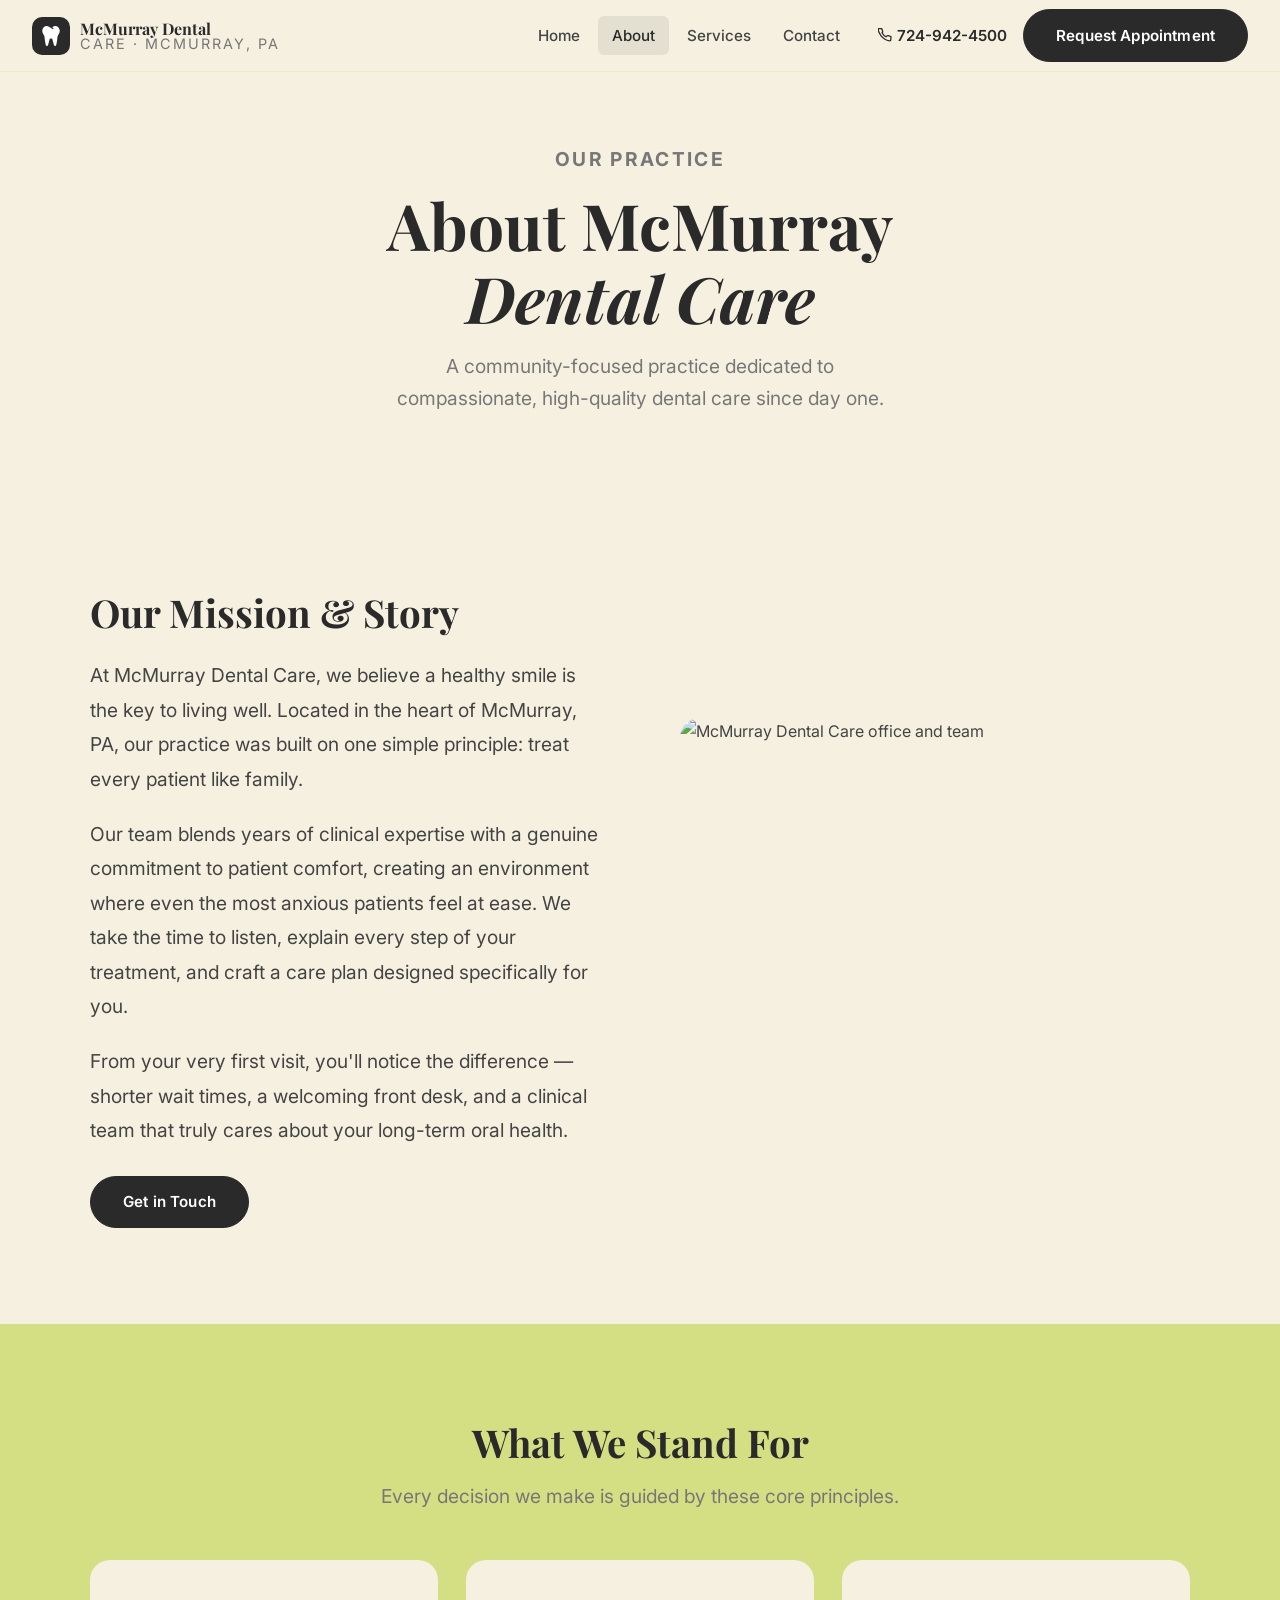
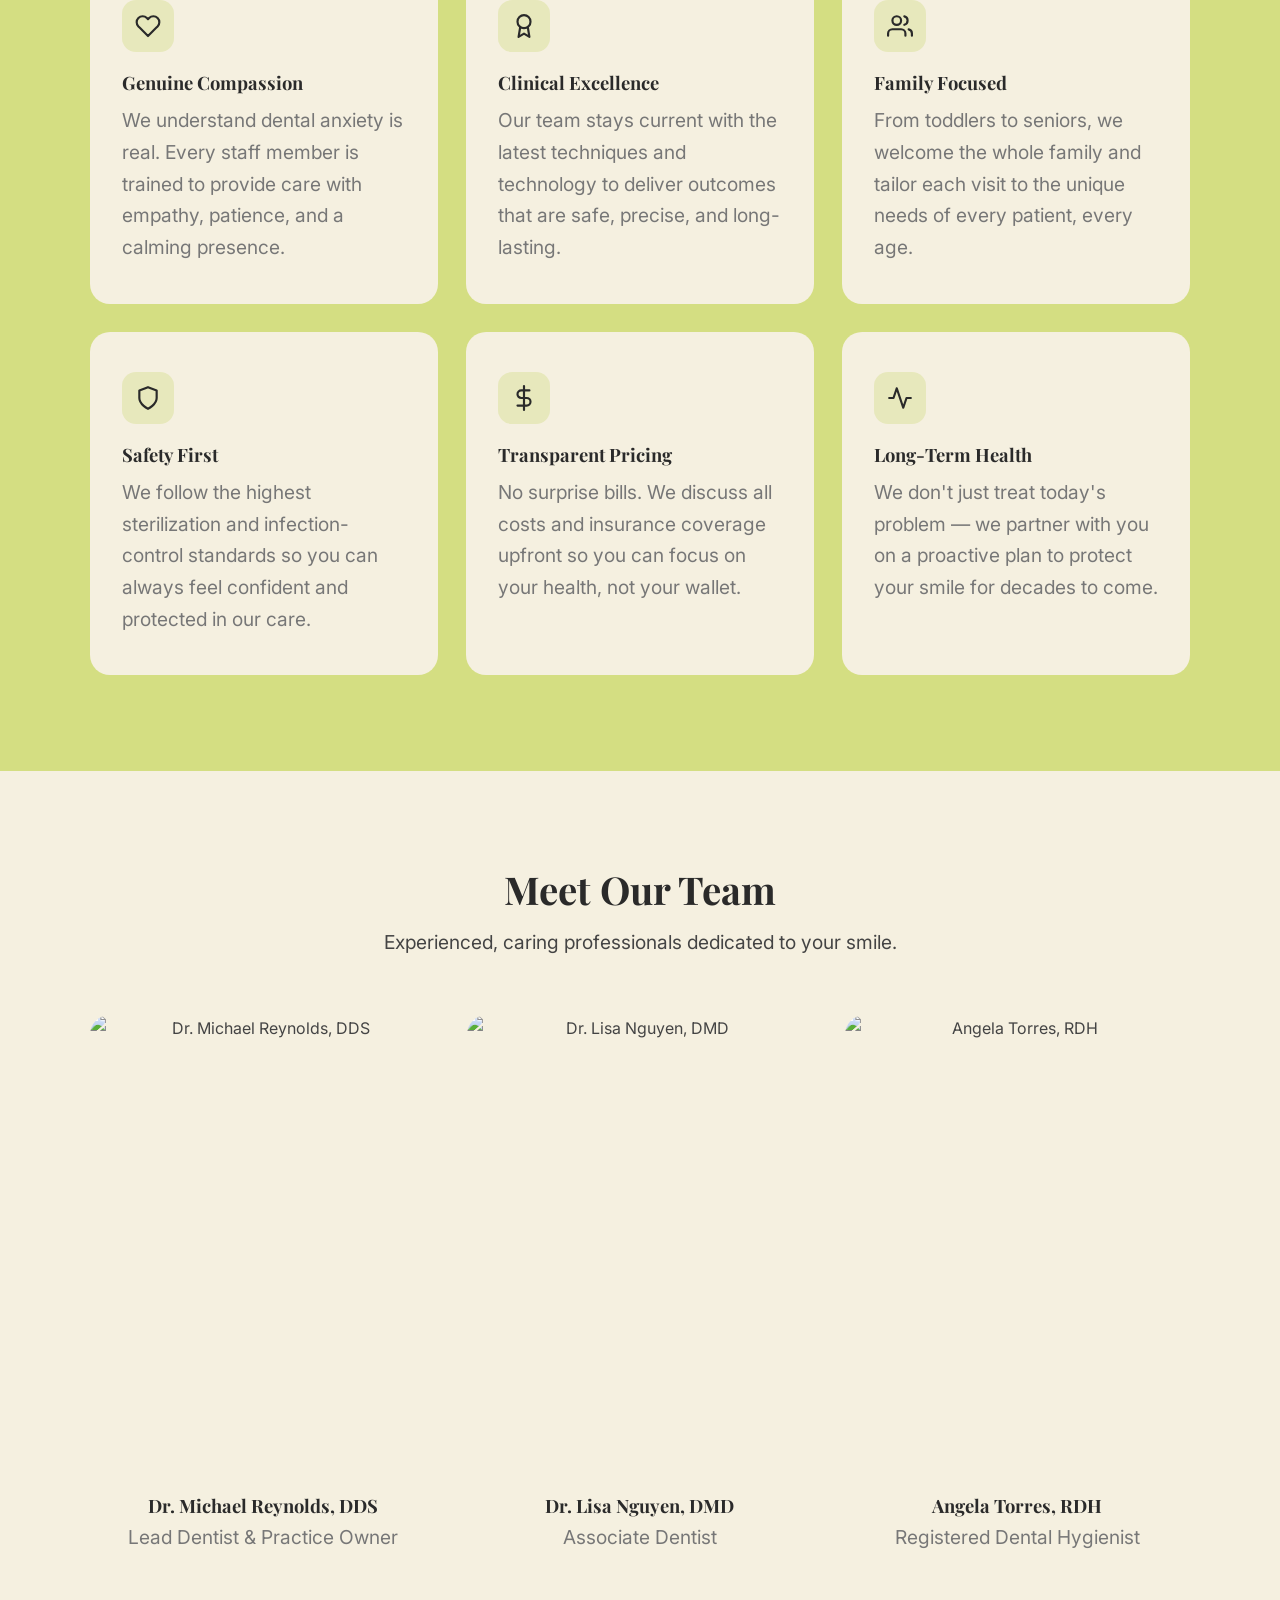
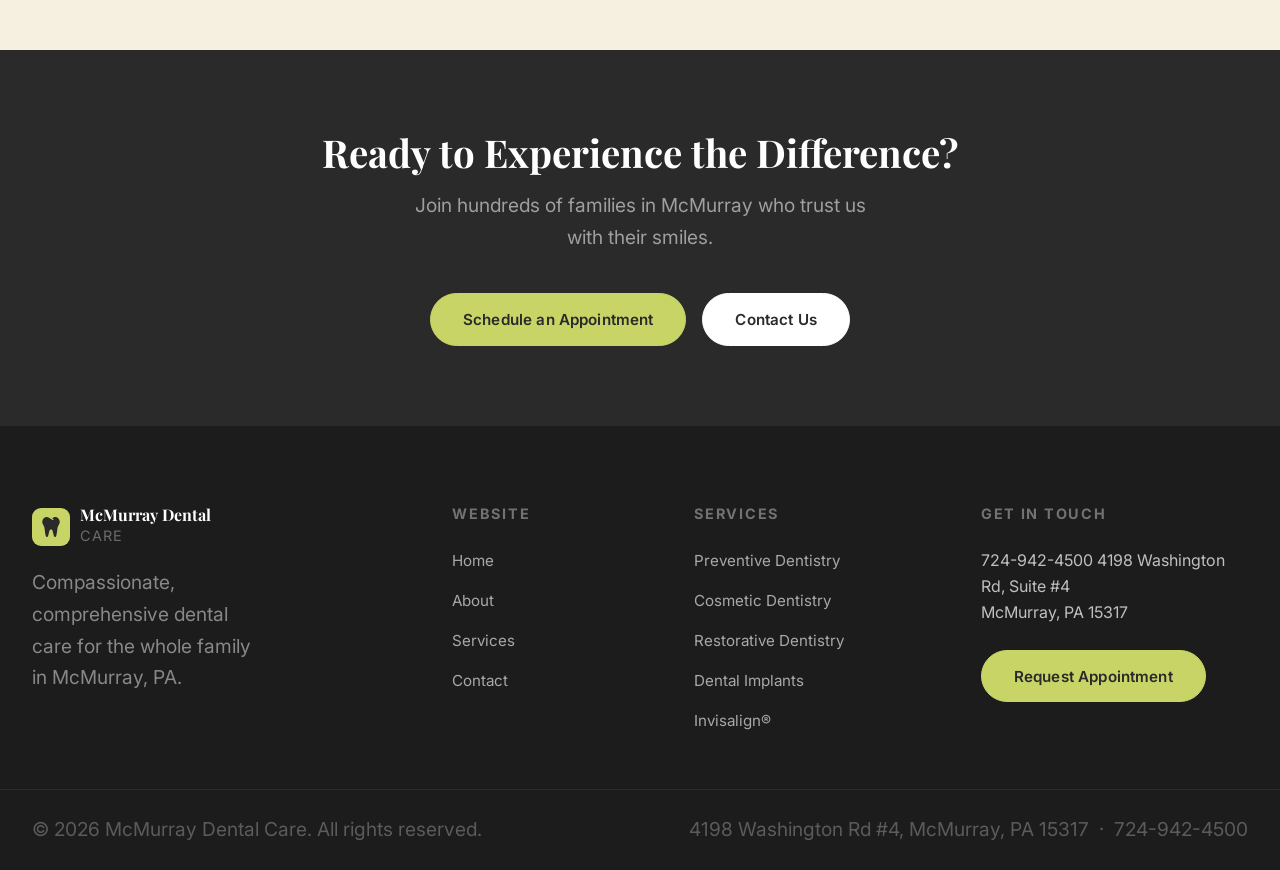
==== about.html @ f6d9dfc3 "update logo" ====
<!DOCTYPE html>
<html lang="en">
<head>
  <meta charset="UTF-8" />
  <meta name="viewport" content="width=device-width, initial-scale=1.0" />
  <title>About Us | McMurray Dental Care</title>
  <meta name="description" content="Learn about the McMurray Dental Care team — our mission, values, and commitment to compassionate dental care in McMurray, PA." />
  <link rel="preconnect" href="https://fonts.googleapis.com" />
  <link rel="preconnect" href="https://fonts.gstatic.com" crossorigin />
  <link href="https://fonts.googleapis.com/css2?family=Playfair+Display:ital,wght@0,400;0,600;0,700;1,400;1,600&family=Inter:wght@300;400;500;600;700&display=swap" rel="stylesheet" />
  <link rel="stylesheet" href="css/style.css" />
</head>
<body>

  <!-- ===== NAVBAR ===== -->
  <header class="navbar" id="navbar">
    <div class="nav-inner">
      <a href="index.html" class="nav-logo" aria-label="McMurray Dental Care — home">
        <div class="nav-logo-icon">
          <svg viewBox="-32 0 512 512" xmlns="http://www.w3.org/2000/svg" aria-hidden="true" style="fill:#fff;">
            <path d="M443.98 96.25c-11.01-45.22-47.11-82.06-92.01-93.72-32.19-8.36-63 5.1-89.14 24.33-3.25 2.39-6.96 3.73-10.5 5.48l28.32 18.21c7.42 4.77 9.58 14.67 4.8 22.11-4.46 6.95-14.27 9.86-22.11 4.8L162.83 12.84c-20.7-10.85-43.38-16.4-66.81-10.31-44.9 11.67-81 48.5-92.01 93.72-10.13 41.62-.42 80.81 21.5 110.43 23.36 31.57 32.68 68.66 36.29 107.35 4.4 47.16 10.33 94.16 20.94 140.32l7.8 33.95c3.19 13.87 15.49 23.7 29.67 23.7 13.97 0 26.15-9.55 29.54-23.16l34.47-138.42c4.56-18.32 20.96-31.16 39.76-31.16s35.2 12.85 39.76 31.16l34.47 138.42c3.39 13.61 15.57 23.16 29.54 23.16 14.18 0 26.48-9.83 29.67-23.7l7.8-33.95c10.61-46.15 16.53-93.16 20.94-140.32 3.61-38.7 12.93-75.78 36.29-107.35 21.95-29.61 31.66-68.8 21.53-110.43z"/>
          </svg>
        </div>
        <div class="nav-logo-text">
          <span class="name">McMurray Dental</span>
          <span class="tagline">Care · McMurray, PA</span>
        </div>
      </a>
      <nav class="nav-menu" aria-label="Primary navigation">
        <a href="index.html">Home</a>
        <a href="about.html" class="active">About</a>
        <a href="services.html">Services</a>
        <a href="contact.html">Contact</a>
      </nav>
      <div class="nav-actions">
        <a href="tel:7249424500" class="nav-phone">
          <svg width="14" height="14" viewBox="0 0 24 24" fill="none" stroke="currentColor" stroke-width="2.2" stroke-linecap="round" stroke-linejoin="round" aria-hidden="true"><path d="M22 16.92v3a2 2 0 01-2.18 2 19.79 19.79 0 01-8.63-3.07A19.5 19.5 0 013.06 9.81a19.79 19.79 0 01-3.07-8.67A2 2 0 012.18 1h3a2 2 0 012 1.72c.127.96.361 1.903.7 2.81a2 2 0 01-.45 2.11L6.91 8.16a16 16 0 006.93 6.93l1.52-1.52a2 2 0 012.11-.45c.907.339 1.85.573 2.81.7A2 2 0 0122 16.92z"/></svg>
          724-942-4500
        </a>
        <a href="https://appt.link/mc-murray-dental-care/mc-murray-dental-care" target="_blank" rel="noopener" class="btn btn-dark">Request Appointment</a>
      </div>
      <button class="nav-hamburger" id="navHamburger" aria-label="Toggle menu" aria-expanded="false">
        <span></span><span></span><span></span>
      </button>
    </div>
    <nav class="nav-mobile" aria-label="Mobile navigation">
      <a href="index.html">Home</a>
      <a href="about.html">About</a>
      <a href="services.html">Services</a>https://appt.link/mc-murray-dental-care/mc-murray-dental
      <a href="contact.html">Contact</a>
      <div class="nav-mobile-cta">
        <a href="tel:7249424500" class="btn btn-outline">📞 724-942-4500</a>
        <a href="https://appt.link/mc-murray-dental-care/mc-murray-dental-care" target="_blank" rel="noopener" class="btn btn-dark">Request Appointment</a>
      </div>
    </nav>
  </header>

  <!-- ===== PAGE HEADER ===== -->
  <section class="page-header">
    <p class="tag">Our Practice</p>
    <h1>About McMurray<br><em>Dental Care</em></h1>
    <p>A community-focused practice dedicated to compassionate, high-quality dental care since day one.</p>
  </section>

  <!-- ===== STORY ===== -->
  <section class="about-story" aria-labelledby="story-heading">
    <div class="about-story-inner">
      <div class="about-story-text fade-up">
        <h2 id="story-heading">Our Mission &amp; Story</h2>
        <p>At McMurray Dental Care, we believe a healthy smile is the key to living well. Located in the heart of McMurray, PA, our practice was built on one simple principle: treat every patient like family.</p>
        <p>Our team blends years of clinical expertise with a genuine commitment to patient comfort, creating an environment where even the most anxious patients feel at ease. We take the time to listen, explain every step of your treatment, and craft a care plan designed specifically for you.</p>
        <p>From your very first visit, you'll notice the difference — shorter wait times, a welcoming front desk, and a clinical team that truly cares about your long-term oral health.</p>
        <a href="contact.html" class="btn btn-dark" style="margin-top:.5rem;">Get in Touch</a>
      </div>
      <div class="about-story-img fade-up">
        <img
          src="https://images.unsplash.com/photo-1588776814546-1ffbb172d936?w=700&q=80&auto=format&fit=crop"
          alt="McMurray Dental Care office and team"
          loading="lazy"
        />
      </div>
    </div>
  </section>

  <!-- ===== VALUES ===== -->
  <section class="values-section" aria-labelledby="values-heading">
    <div class="values-header fade-up">
      <h2 id="values-heading">What We Stand For</h2>
      <p>Every decision we make is guided by these core principles.</p>
    </div>
    <div class="values-grid">

      <div class="value-card fade-up">
        <div class="value-icon" aria-hidden="true">
          <svg viewBox="0 0 24 24"><path d="M20.84 4.61a5.5 5.5 0 00-7.78 0L12 5.67l-1.06-1.06a5.5 5.5 0 00-7.78 7.78l1.06 1.06L12 21.23l7.78-7.78 1.06-1.06a5.5 5.5 0 000-7.78z"/></svg>
        </div>
        <h3>Genuine Compassion</h3>
        <p>We understand dental anxiety is real. Every staff member is trained to provide care with empathy, patience, and a calming presence.</p>
      </div>

      <div class="value-card fade-up">
        <div class="value-icon" aria-hidden="true">
          <svg viewBox="0 0 24 24"><circle cx="12" cy="8" r="6"/><path d="M15.477 12.89L17 22l-5-3-5 3 1.523-9.11"/></svg>
        </div>
        <h3>Clinical Excellence</h3>
        <p>Our team stays current with the latest techniques and technology to deliver outcomes that are safe, precise, and long-lasting.</p>
      </div>

      <div class="value-card fade-up">
        <div class="value-icon" aria-hidden="true">
          <svg viewBox="0 0 24 24"><path d="M17 21v-2a4 4 0 00-4-4H5a4 4 0 00-4 4v2"/><circle cx="9" cy="7" r="4"/><path d="M23 21v-2a4 4 0 00-3-3.87"/><path d="M16 3.13a4 4 0 010 7.75"/></svg>
        </div>
        <h3>Family Focused</h3>
        <p>From toddlers to seniors, we welcome the whole family and tailor each visit to the unique needs of every patient, every age.</p>
      </div>

      <div class="value-card fade-up">
        <div class="value-icon" aria-hidden="true">
          <svg viewBox="0 0 24 24"><path d="M12 22s8-4 8-10V5l-8-3-8 3v7c0 6 8 10 8 10z"/></svg>
        </div>
        <h3>Safety First</h3>
        <p>We follow the highest sterilization and infection-control standards so you can always feel confident and protected in our care.</p>
      </div>

      <div class="value-card fade-up">
        <div class="value-icon" aria-hidden="true">
          <svg viewBox="0 0 24 24"><line x1="12" y1="1" x2="12" y2="23"/><path d="M17 5H9.5a3.5 3.5 0 000 7h5a3.5 3.5 0 010 7H6"/></svg>
        </div>
        <h3>Transparent Pricing</h3>
        <p>No surprise bills. We discuss all costs and insurance coverage upfront so you can focus on your health, not your wallet.</p>
      </div>

      <div class="value-card fade-up">
        <div class="value-icon" aria-hidden="true">
          <svg viewBox="0 0 24 24"><polyline points="22 12 18 12 15 21 9 3 6 12 2 12"/></svg>
        </div>
        <h3>Long-Term Health</h3>
        <p>We don't just treat today's problem — we partner with you on a proactive plan to protect your smile for decades to come.</p>
      </div>

    </div>
  </section>

  <!-- ===== TEAM ===== -->
  <section class="team-section" aria-labelledby="team-heading">
    <div class="team-header fade-up">
      <h2 id="team-heading">Meet Our Team</h2>
      <p>Experienced, caring professionals dedicated to your smile.</p>
    </div>
    <div class="team-grid">

      <div class="team-card fade-up">
        <div class="team-photo">
          <img
            src="https://images.unsplash.com/photo-1559839734-2b71ea197ec2?w=500&q=80&auto=format&fit=crop"
            alt="Dr. Michael Reynolds, DDS"
            loading="lazy"
          />
        </div>
        <h3>Dr. Michael Reynolds, DDS</h3>
        <p class="role">Lead Dentist &amp; Practice Owner</p>
      </div>

      <div class="team-card fade-up">
        <div class="team-photo">
          <img
            src="https://images.unsplash.com/photo-1594824476967-48c8b964273f?w=500&q=80&auto=format&fit=crop"
            alt="Dr. Lisa Nguyen, DMD"
            loading="lazy"
          />
        </div>
        <h3>Dr. Lisa Nguyen, DMD</h3>
        <p class="role">Associate Dentist</p>
      </div>

      <div class="team-card fade-up">
        <div class="team-photo">
          <img
            src="https://images.unsplash.com/photo-1582750433449-648ed127bb54?w=500&q=80&auto=format&fit=crop"
            alt="Angela Torres, RDH"
            loading="lazy"
          />
        </div>
        <h3>Angela Torres, RDH</h3>
        <p class="role">Registered Dental Hygienist</p>
      </div>

    </div>
  </section>

  <!-- ===== CTA BANNER ===== -->
  <section class="cta-banner" aria-labelledby="cta-heading">
    <h2 id="cta-heading" class="fade-up">Ready to Experience the Difference?</h2>
    <p class="fade-up">Join hundreds of families in McMurray who trust us with their smiles.</p>
    <div class="cta-actions fade-up">
      <a href="https://appt.link/mc-murray-dental-care/mc-murray-dental-care" target="_blank" rel="noopener" class="btn btn-accent">Schedule an Appointment</a>
      <a href="contact.html" class="btn btn-light">Contact Us</a>
    </div>
  </section>

  <!-- ===== FOOTER ===== -->
  <footer class="footer">
    <div class="footer-main">
      <div class="footer-brand">
        <div class="f-logo">
          <div class="f-logo-icon">
            <svg viewBox="-32 0 512 512" xmlns="http://www.w3.org/2000/svg" aria-hidden="true" style="fill:#2a2a2a;">
              <path d="M443.98 96.25c-11.01-45.22-47.11-82.06-92.01-93.72-32.19-8.36-63 5.1-89.14 24.33-3.25 2.39-6.96 3.73-10.5 5.48l28.32 18.21c7.42 4.77 9.58 14.67 4.8 22.11-4.46 6.95-14.27 9.86-22.11 4.8L162.83 12.84c-20.7-10.85-43.38-16.4-66.81-10.31-44.9 11.67-81 48.5-92.01 93.72-10.13 41.62-.42 80.81 21.5 110.43 23.36 31.57 32.68 68.66 36.29 107.35 4.4 47.16 10.33 94.16 20.94 140.32l7.8 33.95c3.19 13.87 15.49 23.7 29.67 23.7 13.97 0 26.15-9.55 29.54-23.16l34.47-138.42c4.56-18.32 20.96-31.16 39.76-31.16s35.2 12.85 39.76 31.16l34.47 138.42c3.39 13.61 15.57 23.16 29.54 23.16 14.18 0 26.48-9.83 29.67-23.7l7.8-33.95c10.61-46.15 16.53-93.16 20.94-140.32 3.61-38.7 12.93-75.78 36.29-107.35 21.95-29.61 31.66-68.8 21.53-110.43z"/>
            </svg>
          </div>
          <div class="f-logo-text"><span class="name">McMurray Dental</span><span class="care">Care</span></div>
        </div>
        <p>Compassionate, comprehensive dental care for the whole family in McMurray, PA.</p>
      </div>
      <div class="footer-col">
        <h4>Website</h4>
        <ul>
          <li><a href="index.html">Home</a></li>
          <li><a href="about.html">About</a></li>
          <li><a href="services.html">Services</a></li>
          <li><a href="contact.html">Contact</a></li>
        </ul>
      </div>
      <div class="footer-col">
        <h4>Services</h4>
        <ul>
          <li><a href="cleaning-and-prevention.html">Preventive Dentistry</a></li>
          <li><a href="cosmetic-dentistry.html">Cosmetic Dentistry</a></li>
          <li><a href="restorative-dentistry.html">Restorative Dentistry</a></li>
          <li><a href="dental-implants.html">Dental Implants</a></li>
          <li><a href="invisalign.html">Invisalign®</a></li>
        </ul>
      </div>
      <div class="footer-col">
        <h4>Get In Touch</h4>
        <div class="footer-contact-info">
          <a href="tel:7249424500">724-942-4500</a>
          <a href="https://maps.app.goo.gl/44t8cNcs267HqmYa7" target="_blank" rel="noopener">4198 Washington Rd, Suite #4<br>McMurray, PA 15317</a>
        </div>
        <a href="https://appt.link/mc-murray-dental-care/mc-murray-dental-care" target="_blank" rel="noopener" class="btn btn-accent footer-appt-btn">Request Appointment</a>
      </div>
    </div>
    <div class="footer-bottom">
      <p>&copy; <span id="year"></span> McMurray Dental Care. All rights reserved.</p>
      <p>4198 Washington Rd #4, McMurray, PA 15317 &nbsp;·&nbsp; 724-942-4500</p>
    </div>
  </footer>

  <script src="js/main.js"></script>
</body>
</html>
---- css/style.css ----
/* ===================================================
   McMurray Dental Care — Main Stylesheet
   =================================================== */

/* === CSS VARIABLES === */
:root {
  --primary:       #c8d566;
  --primary-dark:  #a8b840;
  --primary-light: #dde882;
  --bg:            #d4de82;   /* Main page / services background */
  --bg-light:      #f5f0e0;   /* Hero & location sections */
  --bg-about:      #c5d454;   /* About right panel */
  --dark:          #2a2a2a;
  --text:          #444;
  --muted:         #777;
  --white:         #fff;
  --border:        rgba(42,42,42,.14);
  --shadow-sm:     0 2px 8px rgba(0,0,0,.08);
  --shadow:        0 4px 20px rgba(0,0,0,.12);
  --shadow-lg:     0 14px 44px rgba(0,0,0,.18);
  --radius:        20px;
  --radius-sm:     10px;
  --radius-xs:     6px;
  --ease:          cubic-bezier(.4,0,.2,1);
  --t:             all .3s var(--ease);
  --font-h:        'Playfair Display', Georgia, serif;
  --font-b:        'Inter', -apple-system, BlinkMacSystemFont, sans-serif;
}

/* === RESET === */
*, *::before, *::after { box-sizing: border-box; margin: 0; padding: 0; }
html  { scroll-behavior: smooth; }
body  {
  font-family: var(--font-b);
  font-size: 16px;
  line-height: 1.65;
  color: var(--text);
  background: var(--bg);
  overflow-x: hidden;
  -webkit-font-smoothing: antialiased;
}
img  { max-width: 100%; height: auto; display: block; }
a    { text-decoration: none; color: inherit; }
ul   { list-style: none; }
p { font-size: 1.2rem !important; }
h1,h2,h3,h4,h5 { font-family: var(--font-h); font-weight: 700; line-height: 1.15; color: var(--dark); }

/* === UTILITIES === */
.container { max-width: 1280px; margin: 0 auto; padding: 0 2rem; }

/* === BUTTONS === */
.btn {
  display: inline-flex;
  align-items: center;
  justify-content: center;
  gap: .45rem;
  padding: .8rem 2rem;
  border-radius: 100px;
  font-family: var(--font-b);
  font-size: .95rem;
  font-weight: 600;
  letter-spacing: .01em;
  cursor: pointer;
  transition: var(--t);
  border: 1.5px solid transparent;
  white-space: nowrap;
}
.btn-dark    { background: var(--dark);  color: var(--white); border-color: var(--dark); }
.btn-dark:hover  { background: #3a3a3a; transform: translateY(-2px); box-shadow: var(--shadow); }
.btn-outline { background: transparent; color: var(--dark);  border-color: var(--dark); }
.btn-outline:hover { background: var(--dark); color: var(--white); transform: translateY(-2px); box-shadow: var(--shadow); }
.btn-light   { background: var(--white); color: var(--dark);  border-color: var(--white); }
.btn-light:hover { background: var(--bg-light); transform: translateY(-2px); box-shadow: var(--shadow); }
.btn-accent  { background: var(--primary); color: var(--dark); border-color: var(--primary); }
.btn-accent:hover { background: var(--primary-light); border-color: var(--primary-light); transform: translateY(-2px); }

/* =====================================================
   NAVBAR
   ===================================================== */
.navbar {
  position: fixed;
  top: 0; left: 0; right: 0;
  z-index: 100;
  height: 72px;
  background: rgba(245,240,224,.92);
  backdrop-filter: blur(16px);
  -webkit-backdrop-filter: blur(16px);
  border-bottom: 1px solid rgba(200,213,102,.25);
  transition: var(--t);
}
.navbar.scrolled { background: rgba(245,240,224,.98); box-shadow: var(--shadow-sm); }

.nav-inner {
  max-width: 1280px;
  margin: 0 auto;
  padding: 0 2rem;
  height: 100%;
  display: flex;
  align-items: center;
  gap: 1.5rem;
}

/* Logo */
.nav-logo { display: flex; align-items: center; gap: .6rem; flex-shrink: 0; }
.nav-logo-icon {
  width: 38px; height: 38px;
  background: var(--dark);
  border-radius: 10px;
  display: flex; align-items: center; justify-content: center;
}
.nav-logo-icon svg { width: 20px; height: 20px; }
.nav-logo-text .name {
  display: block;
  font-family: var(--font-h);
  font-size: 1rem; font-weight: 700;
  color: var(--dark); line-height: 1.1;
}
.nav-logo-text .tagline {
  display: block;
  font-size: .9rem;
  text-transform: uppercase;
  letter-spacing: .14em;
  color: var(--muted); line-height: 1;
}

/* Nav menu */
.nav-menu { display: flex; align-items: center; gap: .2rem; margin-left: auto; }
.nav-menu a {
  padding: .45rem .9rem;
  border-radius: var(--radius-xs);
  font-size: .95rem; font-weight: 500;
  color: var(--text);
  transition: var(--t);
}
.nav-menu a:hover,
.nav-menu a.active { background: rgba(42,42,42,.08); color: var(--dark); }

/* Nav actions */
.nav-actions { display: flex; align-items: center; gap: 1rem; flex-shrink: 0; }
.nav-phone {
  font-size: .95rem; font-weight: 600;
  color: var(--dark);
  display: flex; align-items: center; gap: .3rem;
}
.nav-phone:hover { text-decoration: underline; }

/* Hamburger */
.nav-hamburger {
  display: none;
  background: none; border: none; cursor: pointer;
  padding: .5rem;
  flex-direction: column; gap: 5px;
}
.nav-hamburger span {
  display: block; width: 22px; height: 2px;
  background: var(--dark); border-radius: 2px;
  transition: var(--t);
}

/* Mobile drawer */
.nav-mobile {
  display: none;
  position: fixed;
  top: 72px; left: 0; right: 0;
  background: var(--bg-light);
  border-bottom: 1px solid var(--border);
  padding: 1.25rem 2rem 1.5rem;
  flex-direction: column;
  gap: .3rem;
  z-index: 99;
  box-shadow: var(--shadow);
}
.nav-mobile.open { display: flex; }
.nav-mobile a {
  padding: .7rem 1rem;
  border-radius: var(--radius-xs);
  font-size: .95rem; font-weight: 500;
  color: var(--text); transition: var(--t);
}
.nav-mobile a:hover { background: rgba(42,42,42,.06); }
.nav-mobile-cta {
  margin-top: 1rem;
  padding-top: 1rem;
  border-top: 1px solid var(--border);
  display: flex; flex-direction: column; gap: .6rem;
}

/* =====================================================
   HERO
   ===================================================== */
.hero {
  display: grid;
  grid-template-columns: 1fr 1fr;
  min-height: 100vh;
  padding-top: 72px;
  background: var(--bg-light);
}
.hero-left {
  display: flex;
  align-items: center;
  padding: 5rem 3rem 5rem;
  padding-left: max(3rem, calc((100vw - 1280px) / 2 + 2rem));
}
.hero-text { max-width: 500px; }
.hero-chip {
  display: inline-flex; align-items: center; gap: .4rem;
  background: rgba(200,213,102,.28);
  color: var(--dark);
  padding: .35rem 1rem;
  border-radius: 100px;
  font-size: .92rem; font-weight: 700;
  text-transform: uppercase; letter-spacing: .1em;
  margin-bottom: 1.75rem;
}
.hero-h1 { font-size: clamp(2.8rem,5vw,4.5rem); color: var(--dark); margin-bottom: .5rem; }
.hero-h1 em { font-style: italic; font-weight: 400; }
.hero-tagline {
  font-family: var(--font-h);
  font-size: clamp(1rem,1.8vw,1.25rem);
  font-style: italic; font-weight: 400;
  color: var(--muted); margin-bottom: 1rem;
}
.hero-desc { font-size: .95rem; color: var(--muted); margin-bottom: 2.5rem; max-width: 380px; line-height: 1.7; }
.hero-actions { display: flex; gap: .85rem; flex-wrap: wrap; }

.hero-right { position: relative; overflow: hidden; }
.hero-right img { width: 100%; height: 100%; object-fit: cover; object-position: center top; }

/* =====================================================
   ABOUT
   ===================================================== */
.about { display: grid; grid-template-columns: 1fr 1fr; min-height: 580px; }
.about-left { overflow: hidden; }
.about-left img { width: 100%; height: 100%; object-fit: cover; transition: transform .7s ease; }
.about-left:hover img { transform: scale(1.04); }

.about-right {
  background: var(--bg-about);
  display: flex; flex-direction: column; justify-content: center;
  padding: 5rem 3rem;
  padding-right: max(3rem, calc((100vw - 1280px) / 2 + 2rem));
}
.about-right h2 { font-size: clamp(1.75rem,3vw,2.6rem); margin-bottom: 1.5rem; max-width: 440px; }
.about-right p { font-size: .96rem; color: var(--dark); line-height: 1.8; max-width: 480px; margin-bottom: 2.5rem; opacity: .88; }

/* =====================================================
   SERVICES
   ===================================================== */
.services { padding: 7rem 2rem; }
/* Services page uses the same section inside its own wrapper */
.services-page-wrap .services { padding: 3rem 2rem 6rem; }
.services-intro { text-align: center; max-width: 560px; margin: 0 auto 4rem; }
.services-intro h2 { font-size: clamp(2rem,3.5vw,3rem); margin-bottom: 1rem; }
.services-intro p { color: var(--muted); font-size: 1.05rem; }

/* Flex-expand card grid (matches original WordPress design) */
.services-grid {
  display: flex;
  flex-wrap: wrap;
  gap: 18px;
  max-width: 1280px; margin: 0 auto 3.5rem;
}

.srv-card {
  flex: 1 1 260px;
  position: relative;
  height: 480px;
  border-radius: var(--radius); overflow: hidden;
  cursor: pointer;
  text-decoration: none;
  background-color: #1a1a1a;
  will-change: flex;
  transition: flex .65s cubic-bezier(.4,0,.2,1);
}
.srv-card:hover { flex: 1.18 1 285px; }

.srv-bg {
  position: absolute; inset: 0;
  background-size: cover; background-position: center;
  transition: transform .65s cubic-bezier(.4,0,.2,1), opacity .65s cubic-bezier(.4,0,.2,1);
  z-index: 1;
  opacity: .85;
}
.srv-card:hover .srv-bg { transform: scale(1.04); opacity: .6; }

/* overlay not needed — gradient is on .srv-body */
.srv-overlay { display: none; }

.srv-body {
  position: absolute; bottom: 0; left: 0; right: 0;
  padding: 40px 28px 28px;
  background: linear-gradient(to top, rgba(0,0,0,.95) 0%, rgba(0,0,0,.55) 50%, transparent 100%);
  box-sizing: border-box;
  z-index: 3;
  display: flex; flex-direction: column;
}
.srv-body h3 {
  color: var(--white); font-size: 1.3rem; font-weight: 700;
  margin: 0; line-height: 1.2;
}
.srv-desc {
  color: rgba(255,255,255,.85); font-size: .9rem; line-height: 1.55;
  margin: 0 0 14px 0;
  max-height: 0; overflow: hidden; opacity: 0;
  transition: max-height .55s cubic-bezier(.4,0,.2,1), opacity .55s cubic-bezier(.4,0,.2,1), margin-top .55s cubic-bezier(.4,0,.2,1);
}
.srv-card:hover .srv-desc { max-height: 160px; opacity: 1; margin-top: 12px; }

.srv-link {
  display: inline-block;
  padding: 9px 20px;
  background: var(--primary);
  color: var(--dark);
  border-radius: 100px;
  font-size: .92rem; font-weight: 700;
  align-self: flex-start;
  opacity: 0; transform: translateY(6px); margin-top: 0;
  transition: opacity .4s .08s cubic-bezier(.4,0,.2,1), transform .4s .08s cubic-bezier(.4,0,.2,1), background .25s ease;
}
.srv-link:hover { background: var(--primary-light); }
.srv-card:hover .srv-link { opacity: 1; transform: translateY(0); margin-top: 0; }

.services-footer { text-align: center; }

/* =====================================================
   TESTIMONIALS
   ===================================================== */
.testimonials { background: var(--dark); padding: 6rem 2rem; }
.testimonials-header { text-align: center; margin-bottom: 3.5rem; }
.testimonials-header h2 { color: var(--white); font-size: clamp(1.75rem,3vw,2.5rem); margin-bottom: .75rem; }
.testimonials-header p  { color: rgba(255,255,255,.45); font-size: 1rem; }

.testimonials-grid {
  display: grid; grid-template-columns: repeat(3,1fr);
  gap: 1.5rem; max-width: 1100px; margin: 0 auto;
}
.t-card {
  background: rgba(255,255,255,.06);
  border: 1px solid rgba(255,255,255,.1);
  border-radius: var(--radius); padding: 2rem;
  transition: var(--t);
}
.t-card:hover { background: rgba(255,255,255,.1); transform: translateY(-3px); }
.t-stars { color: var(--primary); font-size: .95rem; letter-spacing: 2px; margin-bottom: 1.25rem; }
.t-text  { color: rgba(255,255,255,.8); font-size: .92rem; line-height: 1.7; font-style: italic; margin-bottom: 1.5rem; }
.t-author { display: flex; align-items: center; gap: .75rem; }
.t-avatar {
  width: 42px; height: 42px; border-radius: 50%;
  background: var(--primary);
  display: flex; align-items: center; justify-content: center;
  font-weight: 700; font-size: .9rem; color: var(--dark); flex-shrink: 0;
}
.t-name { font-size: .9rem; font-weight: 600; color: var(--white); }
.t-loc  { font-size: .9rem; color: rgba(255,255,255,.4); }

/* =====================================================
   LOCATION
   ===================================================== */
.location { display: grid; grid-template-columns: 1fr 1fr; min-height: 560px; background: var(--bg-light); }
.location-map { overflow: hidden; }
.location-map iframe { width: 100%; height: 100%; min-height: 460px; border: none; }

.location-info {
  display: flex; flex-direction: column; justify-content: center;
  padding: 5rem 3rem;
  padding-right: max(3rem, calc((100vw - 1280px) / 2 + 2rem));
}
.location-info h2 { font-size: clamp(1.75rem,3vw,2.75rem); margin-bottom: 2.5rem; max-width: 360px; }
.location-info h2 em { font-style: italic; font-weight: 400; }

.info-blocks { display: flex; flex-direction: column; gap: 2rem; margin-bottom: 2.5rem; }
.info-block  { display: flex; gap: 1.1rem; align-items: flex-start; }
.info-icon   {
  width: 40px; height: 40px; flex-shrink: 0;
  background: rgba(200,213,102,.3);
  border-radius: var(--radius-sm);
  display: flex; align-items: center; justify-content: center;
}
.info-icon svg { width: 18px; height: 18px; fill: none; stroke: var(--dark); stroke-width: 2; stroke-linecap: round; stroke-linejoin: round; }
.info-label { font-size: .9rem; font-weight: 700; text-transform: uppercase; letter-spacing: .06em; color: var(--muted); margin-bottom: .35rem; }
.info-value { font-size: 1rem; color: var(--text); line-height: 1.6; }
.info-value a { color: var(--dark); font-weight: 600; }
.info-value a:hover { text-decoration: underline; }

/* =====================================================
   FOOTER
   ===================================================== */
.footer { background: #1c1c1c; color: rgba(255,255,255,.72); }
.footer-main {
  display: grid; grid-template-columns: 2fr 1fr 1.25fr 1.5fr;
  gap: 4rem; max-width: 1280px; margin: 0 auto;
  padding: 5rem 2rem 3.5rem;
}

/* Footer brand */
.footer-brand .f-logo { display: flex; align-items: center; gap: .6rem; margin-bottom: 1.25rem; }
.footer-brand .f-logo-icon {
  width: 38px; height: 38px; background: var(--primary); border-radius: 9px;
  display: flex; align-items: center; justify-content: center;
}
.footer-brand .f-logo-icon svg { width: 20px; height: 20px; }
.f-logo-text .name  { display: block; font-family: var(--font-h); font-size: 1rem; font-weight: 700; color: var(--white); line-height: 1.1; }
.f-logo-text .care  { display: block; font-size: .9rem; text-transform: uppercase; letter-spacing: .08em; color: rgba(255,255,255,.35); }
.footer-brand > p   { font-size: .95rem; line-height: 1.65; max-width: 230px; color: rgba(255,255,255,.48); margin-bottom: 1.75rem; }

.footer-social { display: flex; gap: .5rem; }
.footer-social a {
  width: 34px; height: 34px; border-radius: 8px;
  background: rgba(255,255,255,.08);
  display: flex; align-items: center; justify-content: center;
  transition: var(--t);
}
.footer-social a:hover { background: rgba(255,255,255,.16); }
.footer-social svg { width: 16px; height: 16px; fill: rgba(255,255,255,.6); }

/* Footer cols */
.footer-col h4 {
  font-family: var(--font-b); font-size: .9rem; font-weight: 700;
  text-transform: uppercase; letter-spacing: .12em;
  color: rgba(255,255,255,.38); margin-bottom: 1.5rem;
}
.footer-col ul { display: flex; flex-direction: column; gap: .85rem; }
.footer-col ul a { font-size: .95rem; color: rgba(255,255,255,.62); transition: var(--t); line-height: 1.5; }
.footer-col ul a:hover { color: var(--white); }
.footer-appt-btn { display: inline-flex; margin-top: 1.5rem; }

.footer-bottom {
  border-top: 1px solid rgba(255,255,255,.07);
  padding: 1.5rem 2rem;
  max-width: 1280px; margin: 0 auto;
  display: flex; justify-content: space-between; align-items: center; gap: 1rem; flex-wrap: wrap;
}
.footer-bottom p { font-size: .9rem; color: rgba(255,255,255,.28); }

/* =====================================================
   PAGE HEADER (inner pages)
   ===================================================== */
.page-header {
  background: var(--bg-light);
  padding: 9rem 2rem 5rem;
  text-align: center;
}
.page-header .tag {
  display: inline-block;
  font-size: .9rem; font-weight: 700;
  text-transform: uppercase; letter-spacing: .12em;
  color: var(--muted); margin-bottom: .75rem;
}
.page-header h1 { font-size: clamp(2.5rem,5vw,4rem); margin-bottom: 1rem; }
.page-header p  { font-size: 1.1rem; color: var(--muted); max-width: 500px; margin: 0 auto; }

/* =====================================================
   ABOUT PAGE
   ===================================================== */
.about-story { padding: 6rem 2rem; background: var(--bg-light); }
.about-story-inner {
  max-width: 1100px; margin: 0 auto;
  display: grid; grid-template-columns: 1fr 1fr; gap: 5rem; align-items: center;
}
.about-story-text h2 { font-size: clamp(1.75rem,3vw,2.5rem); margin-bottom: 1.5rem; }
.about-story-text p  { color: var(--text); line-height: 1.8; margin-bottom: 1.25rem; }
.about-story-img { border-radius: var(--radius); overflow: hidden; }
.about-story-img img { width: 100%; aspect-ratio: 4/3; object-fit: cover; }

.values-section { padding: 6rem 2rem; }
.values-header  { text-align: center; max-width: 560px; margin: 0 auto 3rem; }
.values-header h2 { font-size: clamp(2rem,3vw,2.75rem); margin-bottom: 1rem; }
.values-header p  { color: var(--muted); }

.values-grid {
  display: grid; grid-template-columns: repeat(3,1fr);
  gap: 1.75rem; max-width: 1100px; margin: 0 auto;
}
.value-card { background: var(--bg-light); border-radius: var(--radius); padding: 2.5rem 2rem; }
.value-icon {
  width: 52px; height: 52px;
  background: rgba(200,213,102,.3);
  border-radius: 14px;
  display: flex; align-items: center; justify-content: center;
  margin-bottom: 1.25rem;
}
.value-icon svg { width: 26px; height: 26px; fill: none; stroke: var(--dark); stroke-width: 2; stroke-linecap: round; stroke-linejoin: round; }
.value-card h3 { font-size: 1.15rem; margin-bottom: .75rem; }
.value-card p  { font-size: .9rem; color: var(--muted); line-height: 1.65; }

.team-section { padding: 6rem 2rem; background: var(--bg-light); }
.team-header   { text-align: center; max-width: 560px; margin: 0 auto 3.5rem; }
.team-header h2 { font-size: clamp(2rem,3vw,2.75rem); margin-bottom: 1rem; }
.team-grid {
  display: grid; grid-template-columns: repeat(3,1fr);
  gap: 2rem; max-width: 1100px; margin: 0 auto;
}
.team-card { text-align: center; }
.team-photo {
  border-radius: var(--radius); overflow: hidden;
  aspect-ratio: 3/4; margin-bottom: 1.25rem;
}
.team-photo img { width: 100%; height: 100%; object-fit: cover; }
.team-card h3   { font-size: 1.15rem; margin-bottom: .35rem; }
.team-card .role { font-size: .95rem; color: var(--muted); }

/* =====================================================
   SERVICES PAGE
   ===================================================== */
.services-list { padding: 4rem 2rem 6rem; max-width: 1100px; margin: 0 auto; }
.service-item {
  display: grid; grid-template-columns: 1fr 1fr; gap: 4rem;
  align-items: center; padding: 4rem 0;
  border-bottom: 1px solid var(--border);
}
.service-item:last-child { border-bottom: none; }
.service-item.rev { direction: rtl; }
.service-item.rev > * { direction: ltr; }

.srv-item-img  { border-radius: var(--radius); overflow: hidden; }
.srv-item-img img { width: 100%; aspect-ratio: 4/3; object-fit: cover; transition: transform .6s ease; }
.srv-item-img:hover img { transform: scale(1.04); }

.srv-item-text .stag { font-size: .9rem; font-weight: 700; text-transform: uppercase; letter-spacing: .06em; color: var(--muted); margin-bottom: .75rem; }
.srv-item-text h2 { font-size: clamp(1.5rem,2.5vw,2rem); margin-bottom: 1.25rem; }
.srv-item-text p  { font-size: .95rem; line-height: 1.78; color: var(--text); margin-bottom: 1.5rem; }
.srv-item-text ul {
  list-style: none; display: flex; flex-direction: column; gap: .5rem;
  margin-bottom: 2rem; padding-left: 0;
}
.srv-item-text ul li {
  display: flex; align-items: flex-start; gap: .6rem;
  font-size: .98rem; color: var(--text);
}
.srv-item-text ul li::before {
  content: '';
  display: inline-block; flex-shrink: 0;
  width: 7px; height: 7px; border-radius: 50%;
  background: var(--primary-dark); margin-top: .48rem;
}

/* =====================================================
   CONTACT PAGE
   ===================================================== */
.contact-layout {
  display: grid; grid-template-columns: 1fr 1fr;
  min-height: calc(100vh - 72px);
}
.contact-form-side {
  background: var(--bg-light);
  padding: 5rem 3rem;
  padding-left: max(3rem, calc((100vw - 1280px) / 2 + 2rem));
  display: flex; flex-direction: column; justify-content: center;
}
.contact-form-side h1 { font-size: clamp(2rem,3.5vw,2.75rem); margin-bottom: .75rem; }
.contact-form-side .sub { color: var(--muted); margin-bottom: 2.5rem; }

.contact-form { display: flex; flex-direction: column; gap: 1.25rem; }
.form-row { display: grid; grid-template-columns: 1fr 1fr; gap: 1rem; }
.form-group { display: flex; flex-direction: column; gap: .45rem; }
.form-group label {
  font-size: .9rem; font-weight: 700;
  text-transform: uppercase; letter-spacing: .08em; color: var(--muted);
}
.form-group input,
.form-group select,
.form-group textarea {
  padding: .85rem 1.1rem;
  border: 1.5px solid var(--border); border-radius: var(--radius-sm);
  font-family: var(--font-b); font-size: 1rem;
  color: var(--dark); background: var(--white);
  transition: var(--t); outline: none; resize: none;
}
.form-group input:focus,
.form-group select:focus,
.form-group textarea:focus {
  border-color: var(--primary-dark);
  box-shadow: 0 0 0 3px rgba(200,213,102,.25);
}
.form-group textarea { min-height: 130px; }
.form-submit { margin-top: .5rem; }

.contact-info-side {
  background: var(--bg-about);
  display: flex; flex-direction: column; justify-content: center;
  padding: 5rem 3rem;
  padding-right: max(3rem, calc((100vw - 1280px) / 2 + 2rem));
}
.contact-info-side h2 { font-size: clamp(1.75rem,3vw,2.5rem); margin-bottom: 2.5rem; }
.contact-map { border-radius: var(--radius); overflow: hidden; margin-top: 2rem; }
.contact-map iframe { width: 100%; height: 260px; border: none; }

/* =====================================================
   CTA BANNER
   ===================================================== */
.cta-banner {
  background: var(--dark); padding: 5rem 2rem; text-align: center;
}
.cta-banner h2 { color: var(--white); font-size: clamp(1.75rem,3vw,2.75rem); margin-bottom: 1rem; }
.cta-banner p  { color: rgba(255,255,255,.55); font-size: 1.05rem; margin-bottom: 2.5rem; max-width: 480px; margin-left: auto; margin-right: auto; }
.cta-banner .cta-actions { display: flex; gap: 1rem; justify-content: center; flex-wrap: wrap; }

/* =====================================================
   INDIVIDUAL SERVICE PAGE
   ===================================================== */

/* Hero banner with bg image */
.srv-page-hero {
  position: relative;
  min-height: 480px;
  display: flex;
  align-items: flex-end;
  padding-top: 72px;
  overflow: hidden;
}
.srv-page-hero-bg {
  position: absolute; inset: 0;
  background-size: cover; background-position: center;
  filter: brightness(.55);
}
.srv-page-hero-body {
  position: relative;
  max-width: 1280px; width: 100%;
  margin: 0 auto;
  padding: 4rem 2rem 4rem;
}
.srv-page-hero-body .breadcrumb {
  display: flex; align-items: center; gap: .45rem;
  font-size: .9rem; color: rgba(255,255,255,.6);
  margin-bottom: 1.25rem;
}
.srv-page-hero-body .breadcrumb a { color: rgba(255,255,255,.6); transition: var(--t); }
.srv-page-hero-body .breadcrumb a:hover { color: var(--white); }
.srv-page-hero-body .breadcrumb span { color: rgba(255,255,255,.35); }
.srv-page-hero-body .stag {
  font-size: .9rem; font-weight: 700;
  text-transform: uppercase; letter-spacing: .14em;
  color: var(--primary-light); margin-bottom: .75rem;
}
.srv-page-hero-body h1 {
  font-size: clamp(2.4rem,5vw,3.75rem);
  color: var(--white); max-width: 680px; margin-bottom: 1rem;
}
.srv-page-hero-body .hero-sub {
  font-size: 1.05rem; color: rgba(255,255,255,.72);
  max-width: 520px; line-height: 1.7;
}

/* Body layout */
.srv-page-body {
  display: grid;
  grid-template-columns: 1.1fr 0.9fr;
  gap: 5rem;
  max-width: 1180px; margin: 0 auto;
  padding: 6rem 2rem;
  align-items: start;
}
.srv-page-content .stag { font-size:.9rem;font-weight:700;text-transform:uppercase;letter-spacing:.06em;color:var(--muted);margin-bottom:.75rem; }
.srv-page-content h2 { font-size: clamp(1.6rem,2.5vw,2.2rem); margin-bottom:1.25rem; }
.srv-page-content p { font-size:.96rem;line-height:1.8;color:var(--text);margin-bottom:1.25rem; }
.srv-page-content ul {
  margin: 1.25rem 0 2rem; padding: 0;
  display: flex; flex-direction: column; gap:.55rem;
}
.srv-page-content ul li {
  display: flex; align-items: flex-start; gap: .65rem;
  font-size: 1rem; color: var(--text);
}
.srv-page-content ul li::before {
  content:'';display:inline-block;flex-shrink:0;
  width:7px;height:7px;border-radius:50%;
  background:var(--primary-dark);margin-top:.5rem;
}
.srv-page-actions { display:flex;gap:.85rem;flex-wrap:wrap;margin-top:.5rem; }

/* Sidebar */
.srv-page-sidebar { display:flex;flex-direction:column;gap:1.5rem; }
.srv-sidebar-img { border-radius:var(--radius);overflow:hidden; }
.srv-sidebar-img img { width:100%;aspect-ratio:4/3;object-fit:cover; }
.srv-info-card {
  background:var(--bg-light);border-radius:var(--radius);
  padding:1.75rem 1.5rem;border:1px solid var(--border);
}
.srv-info-card h4 {
  font-size:.9rem;font-weight:700;text-transform:uppercase;
  letter-spacing:.12em;color:var(--muted);margin-bottom:1.1rem;
}
.srv-info-card ul { display:flex;flex-direction:column;gap:.6rem; margin:0; }
.srv-info-card ul li {
  display:flex;align-items:center;gap:.6rem;
  font-size:.97rem;color:var(--text);
}
.srv-info-card ul li::before {
  content:'✓';flex-shrink:0;
  width:18px;height:18px;border-radius:50%;
  background:rgba(200,213,102,.35);
  display:flex;align-items:center;justify-content:center;
  font-size:.65rem;font-weight:700;color:var(--dark);
}

/* Process steps */
.process-section { background:var(--bg-light);padding:5.5rem 2rem; }
.process-section .section-header {
  text-align:center;max-width:520px;margin:0 auto 3.5rem;
}
.process-section .section-header h2 { font-size:clamp(1.75rem,3vw,2.5rem);margin-bottom:.75rem; }
.process-section .section-header p  { color:var(--muted);font-size:.96rem; }
.process-steps {
  display:grid;grid-template-columns:repeat(4,1fr);
  gap:2rem;max-width:1100px;margin:0 auto;
}
.process-step { text-align:center; }
.step-num {
  width:52px;height:52px;border-radius:50%;
  background:var(--dark);color:var(--white);
  display:flex;align-items:center;justify-content:center;
  font-family:var(--font-h);font-size:1.25rem;font-weight:700;
  margin:0 auto 1.1rem;
}
.process-step h3 { font-size:1rem;margin-bottom:.5rem; }
.process-step p  { font-size:.95rem;color:var(--muted);line-height:1.6; }

/* Related services */
.related-section { padding:5.5rem 2rem; }
.related-section .section-header { text-align:center;max-width:500px;margin:0 auto 3rem; }
.related-section .section-header h2 { font-size:clamp(1.75rem,3vw,2.5rem);margin-bottom:.75rem; }
.related-grid {
  display:grid;grid-template-columns:repeat(3,1fr);
  gap:1.5rem;max-width:1100px;margin:0 auto;
}
.related-card {
  background:var(--bg-light);border-radius:var(--radius);
  overflow:hidden;transition:var(--t);
  border:1px solid var(--border);
}
.related-card:hover { transform:translateY(-4px);box-shadow:var(--shadow); }
.related-card-img { overflow:hidden;aspect-ratio:16/9; }
.related-card-img img { width:100%;height:100%;object-fit:cover;transition:transform .6s ease; }
.related-card:hover .related-card-img img { transform:scale(1.05); }
.related-card-body { padding:1.5rem; }
.related-card-body .stag { font-size:.9rem;font-weight:700;text-transform:uppercase;letter-spacing:.06em;color:var(--muted);margin-bottom:.4rem; }
.related-card-body h3 { font-size:1rem;margin-bottom:.5rem; }
.related-card-body p  { font-size:.95rem;color:var(--muted);line-height:1.55;margin-bottom:1rem; }
.related-card-link { font-size:.95rem;font-weight:600;color:var(--dark);display:inline-flex;align-items:center;gap:.3rem; }
.related-card-link:hover { text-decoration:underline; }

/* Responsive overrides */
@media (max-width:900px) {
  .srv-page-body    { grid-template-columns:1fr;gap:2.5rem;padding:4rem 1.5rem; }
  .process-steps    { grid-template-columns:1fr 1fr; }
  .related-grid     { grid-template-columns:1fr 1fr; }
}
@media (max-width:600px) {
  .srv-page-hero    { min-height:380px; }
  .process-steps    { grid-template-columns:1fr; }
  .related-grid     { grid-template-columns:1fr; }
  .srv-page-actions { flex-direction:column; }
  .srv-page-actions .btn { width:100%; }
}

/* =====================================================
   FADE-UP ANIMATION
   ===================================================== */
.fade-up {
  opacity: 0;
  transform: translateY(28px);
  transition: opacity .65s ease, transform .65s ease;
}
.fade-up.in-view { opacity: 1; transform: translateY(0); }
.fade-up:nth-child(1) { transition-delay: 0s; }
.fade-up:nth-child(2) { transition-delay: .08s; }
.fade-up:nth-child(3) { transition-delay: .16s; }
.fade-up:nth-child(4) { transition-delay: .24s; }
.fade-up:nth-child(5) { transition-delay: .32s; }
.fade-up:nth-child(6) { transition-delay: .40s; }

/* =====================================================
   RESPONSIVE
   ===================================================== */
@media (max-width: 1024px) {
  .services-grid      { gap: 14px; }
  .srv-card           { height: 400px; }
  .testimonials-grid  { grid-template-columns: 1fr 1fr; }
  .values-grid        { grid-template-columns: 1fr 1fr; }
  .team-grid          { grid-template-columns: 1fr 1fr; }
  .footer-main        { grid-template-columns: 1fr 1fr; gap: 2.5rem; }
}

@media (max-width: 768px) {
  .nav-menu,
  .nav-actions .btn    { display: none; }
  .nav-hamburger       { display: flex; }

  /* Hero */
  .hero                { grid-template-columns: 1fr; }
  .hero-right          { order: -1; height: 55vw; min-height: 280px; max-height: 420px; }
  .hero-left           { padding: 3rem 1.5rem; }

  /* About */
  .about               { grid-template-columns: 1fr; }
  .about-left          { height: 300px; }
  .about-right         { padding: 3rem 1.5rem; }

  /* Services */
  .services            { padding: 4rem 1.5rem; }
  .services-grid       { flex-direction: column; gap: 12px; }
  .srv-card            { flex: none; width: 100%; height: 360px; }
  .srv-card:hover      { flex: none; }

  /* Testimonials */
  .testimonials        { padding: 4rem 1.5rem; }
  .testimonials-grid   { grid-template-columns: 1fr; }

  /* Location */
  .location            { grid-template-columns: 1fr; }
  .location-map iframe { min-height: 300px; }
  .location-info       { padding: 3rem 1.5rem; }

  /* Footer */
  .footer-main         { grid-template-columns: 1fr; padding: 3rem 1.5rem; gap: 2.5rem; }
  .footer-bottom       { flex-direction: column; align-items: center; padding: 1.5rem; }

  /* Contact */
  .contact-layout      { grid-template-columns: 1fr; }
  .contact-form-side   { padding: 3rem 1.5rem; }
  .contact-info-side   { padding: 3rem 1.5rem; }
  .form-row            { grid-template-columns: 1fr; }

  /* Services page */
  .service-item        { grid-template-columns: 1fr; gap: 2rem; padding: 3rem 0; }
  .service-item.rev    { direction: ltr; }

  /* About page */
  .about-story-inner   { grid-template-columns: 1fr; gap: 2.5rem; }
  .about-story         { padding: 4rem 1.5rem; }
  .values-section,
  .team-section        { padding: 4rem 1.5rem; }
  .values-grid         { grid-template-columns: 1fr; }
  .team-grid           { grid-template-columns: 1fr 1fr; }

  /* Page header */
  .page-header         { padding: 7rem 1.5rem 4rem; }
  .cta-banner          { padding: 4rem 1.5rem; }
}

@media (max-width: 480px) {
  .hero-actions        { flex-direction: column; gap: .75rem; }
  .hero-actions .btn   { width: 100%; }
  .cta-banner .cta-actions { flex-direction: column; align-items: center; }
  .team-grid           { grid-template-columns: 1fr; }
}
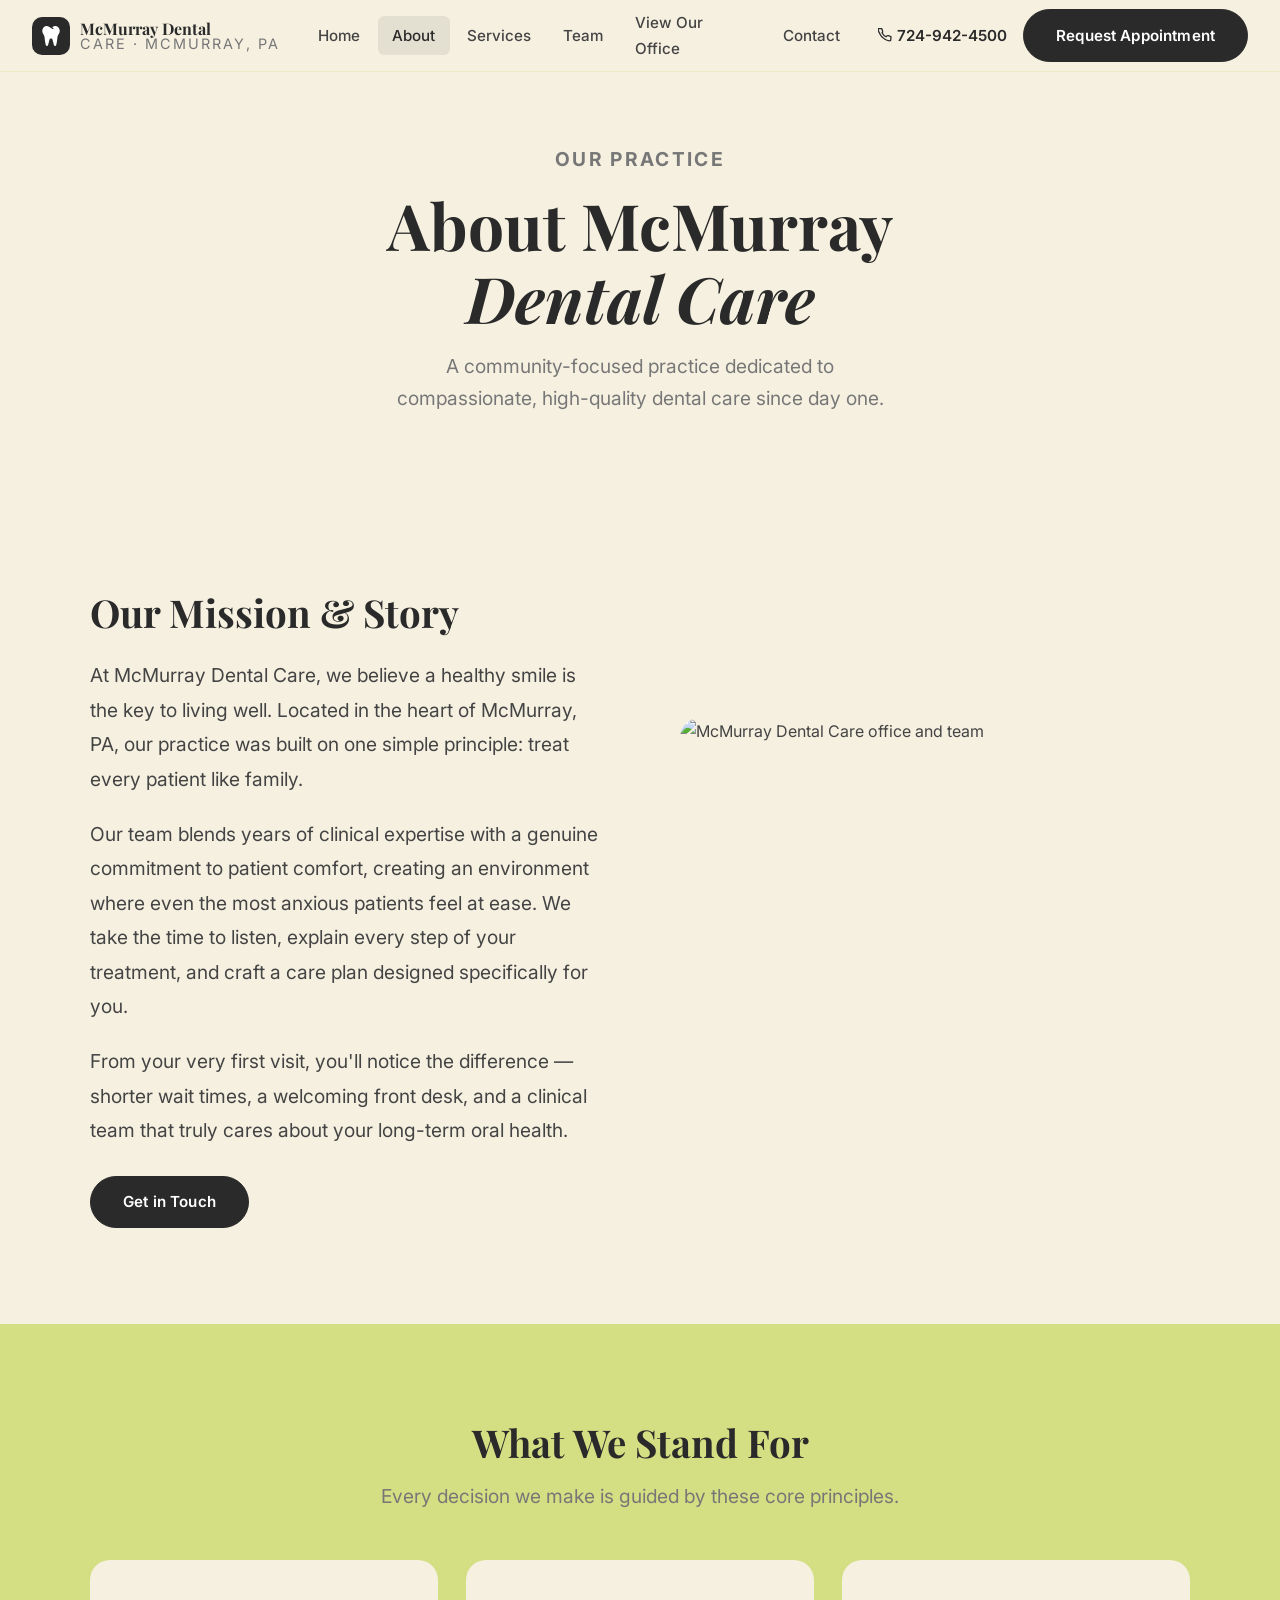
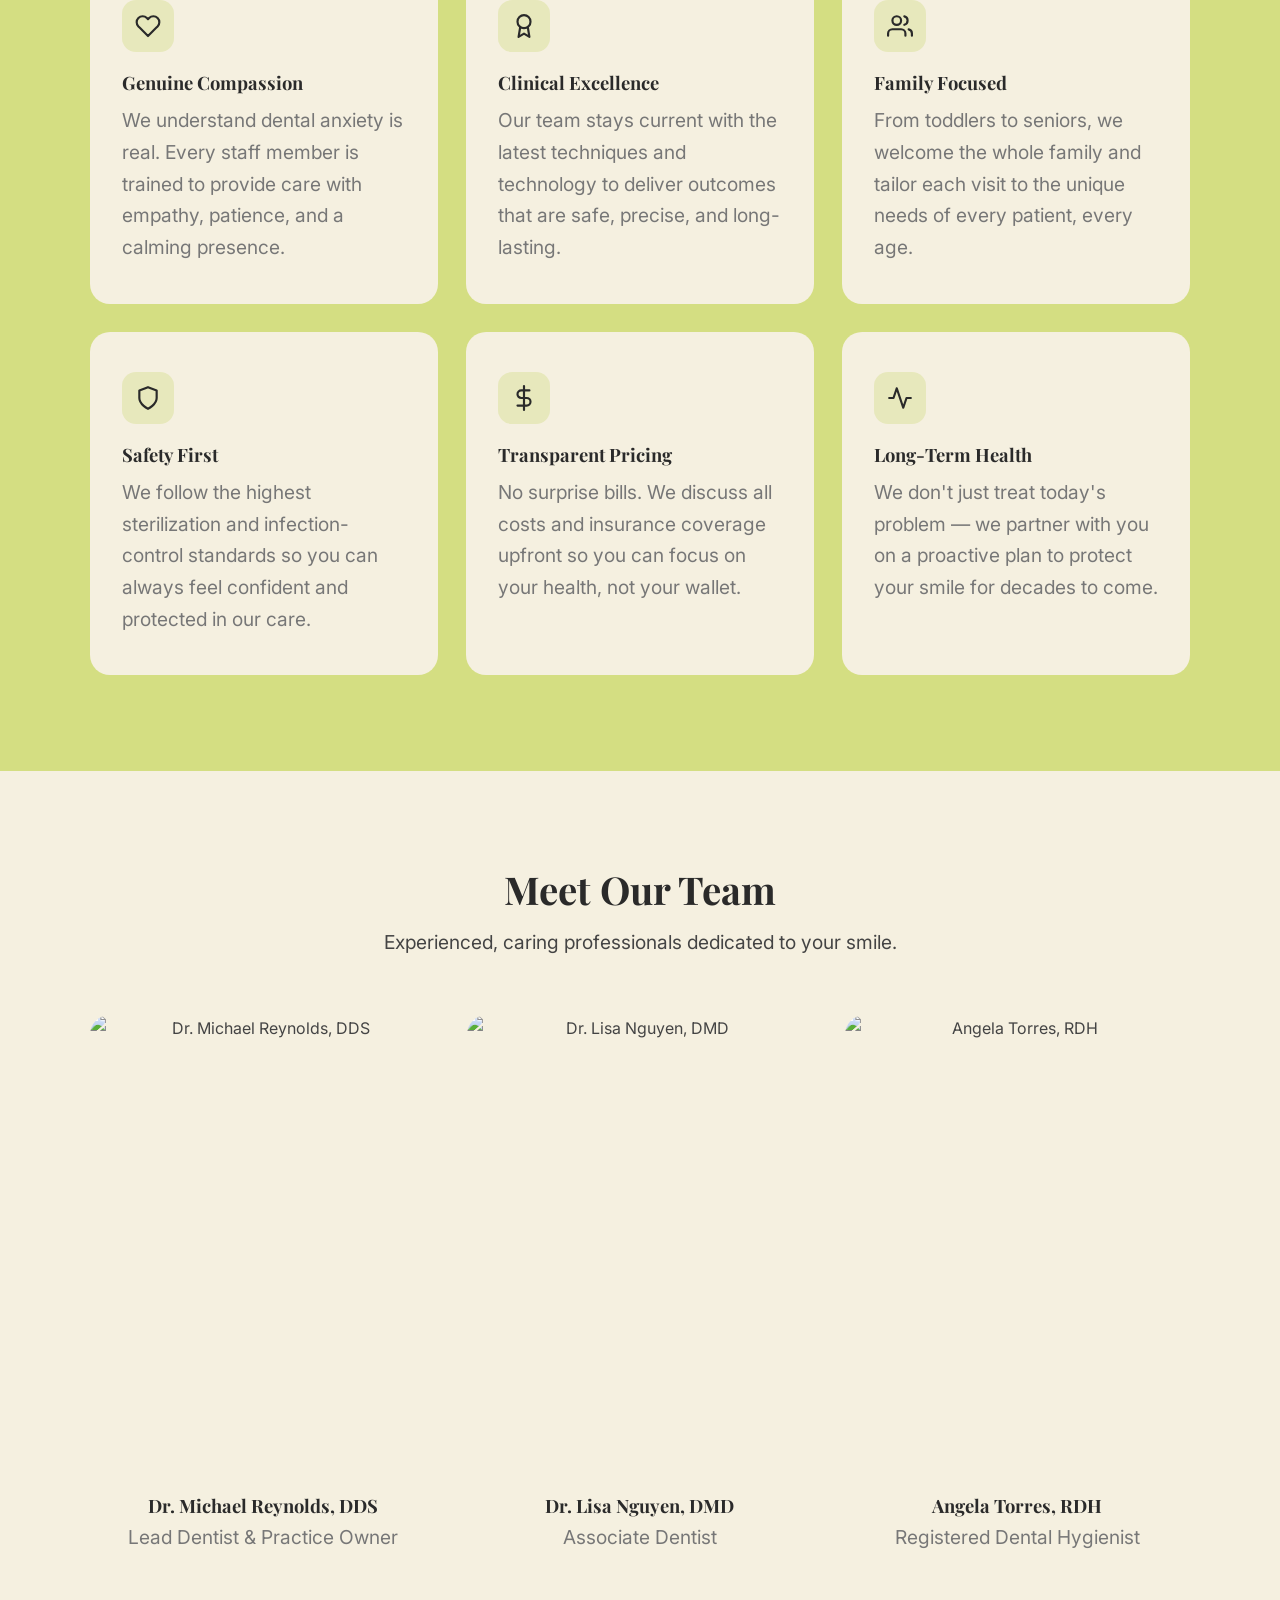
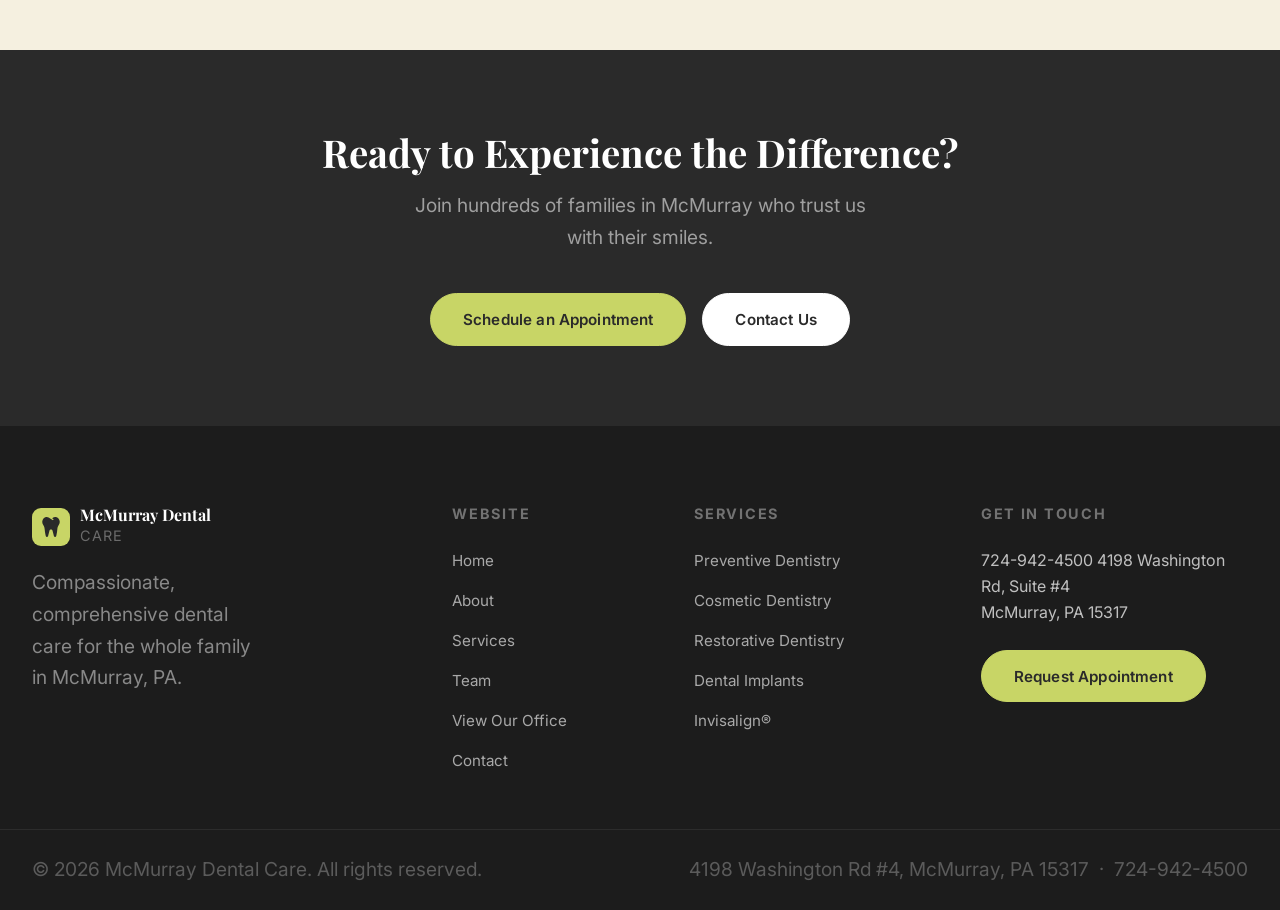
==== commit e58c5e50: "Added teams page and office pictures" ====
--- a/about.html
+++ b/about.html
@@ -30,6 +30,8 @@
         <a href="index.html">Home</a>
         <a href="about.html" class="active">About</a>
         <a href="services.html">Services</a>
+        <a href="teams.html">Team</a>
+        <a href="view-our-office.html">View Our Office</a>
         <a href="contact.html">Contact</a>
       </nav>
       <div class="nav-actions">
@@ -46,7 +48,9 @@
     <nav class="nav-mobile" aria-label="Mobile navigation">
       <a href="index.html">Home</a>
       <a href="about.html">About</a>
-      <a href="services.html">Services</a>https://appt.link/mc-murray-dental-care/mc-murray-dental
+      <a href="services.html">Services</a>
+      <a href="teams.html">Team</a>
+      <a href="view-our-office.html">View Our Office</a>
       <a href="contact.html">Contact</a>
       <div class="nav-mobile-cta">
         <a href="tel:7249424500" class="btn btn-outline">📞 724-942-4500</a>
@@ -218,6 +222,8 @@
           <li><a href="index.html">Home</a></li>
           <li><a href="about.html">About</a></li>
           <li><a href="services.html">Services</a></li>
+          <li><a href="teams.html">Team</a></li>
+          <li><a href="view-our-office.html">View Our Office</a></li>
           <li><a href="contact.html">Contact</a></li>
         </ul>
       </div>
--- a/css/style.css
+++ b/css/style.css
@@ -500,6 +500,157 @@
 .team-card .role { font-size: .95rem; color: var(--muted); }
 
 /* =====================================================
+   TEAM PROFILES PAGE
+   ===================================================== */
+.team-profiles-section {
+  padding: 5rem 2rem 6rem;
+  background: var(--bg);
+}
+
+.team-profiles-inner {
+  max-width: 1180px;
+  margin: 0 auto;
+}
+
+.team-profiles-intro {
+  text-align: center;
+  max-width: 700px;
+  margin: 0 auto 2.75rem;
+}
+
+.team-profiles-intro h2 {
+  font-size: clamp(1.8rem, 3vw, 2.6rem);
+  margin-bottom: .8rem;
+}
+
+.team-profiles-intro p {
+  color: var(--muted);
+}
+
+.profile-grid {
+  display: grid;
+  grid-template-columns: repeat(3, 1fr);
+  gap: 1.4rem;
+}
+
+.profile-card {
+  background: var(--bg-light);
+  border: 1px solid var(--border);
+  border-radius: var(--radius);
+  overflow: hidden;
+  box-shadow: var(--shadow-sm);
+  transition: var(--t);
+}
+
+.profile-card:hover {
+  transform: translateY(-4px);
+  box-shadow: var(--shadow);
+}
+
+.profile-card--wide {
+  grid-column: span 3;
+}
+
+.profile-image {
+  width: 100%;
+  aspect-ratio: 4 / 3;
+  object-fit: cover;
+}
+
+.profile-card-body {
+  padding: 1.2rem 1.2rem 1.35rem;
+}
+
+.profile-role {
+  font-size: .83rem;
+  font-weight: 700;
+  letter-spacing: .08em;
+  text-transform: uppercase;
+  color: var(--muted);
+  margin-bottom: .4rem;
+}
+
+.profile-name {
+  font-size: 1.2rem;
+  margin-bottom: .45rem;
+}
+
+.profile-card-body p {
+  font-size: .96rem;
+  color: var(--text);
+  line-height: 1.72;
+}
+
+/* =====================================================
+   OFFICE GALLERY PAGE
+   ===================================================== */
+.office-gallery-section {
+  padding: 5rem 2rem 6rem;
+  background: var(--bg-light);
+}
+
+.office-gallery-inner {
+  max-width: 1180px;
+  margin: 0 auto;
+}
+
+.office-gallery-intro {
+  text-align: center;
+  max-width: 720px;
+  margin: 0 auto 2.8rem;
+}
+
+.office-gallery-intro h2 {
+  font-size: clamp(1.8rem, 3vw, 2.6rem);
+  margin-bottom: .75rem;
+}
+
+.office-gallery-intro p {
+  color: var(--muted);
+}
+
+.office-grid {
+  display: grid;
+  grid-template-columns: repeat(3, 1fr);
+  gap: 1.4rem;
+}
+
+.office-card {
+  background: var(--white);
+  border-radius: var(--radius);
+  border: 1px solid var(--border);
+  overflow: hidden;
+  box-shadow: var(--shadow-sm);
+  transition: var(--t);
+}
+
+.office-card:hover {
+  transform: translateY(-4px);
+  box-shadow: var(--shadow);
+}
+
+.office-photo {
+  width: 100%;
+  aspect-ratio: 4 / 3;
+  object-fit: cover;
+}
+
+.office-card-body {
+  padding: 1.1rem 1.2rem 1.35rem;
+}
+
+.office-card-title {
+  font-size: 1.12rem;
+  margin-bottom: .35rem;
+}
+
+.office-card-body p {
+  font-size: .95rem;
+  line-height: 1.68;
+  color: var(--text);
+}
+
+/* =====================================================
    SERVICES PAGE
    ===================================================== */
 .services-list { padding: 4rem 2rem 6rem; max-width: 1100px; margin: 0 auto; }
@@ -779,6 +930,9 @@
   .values-grid        { grid-template-columns: 1fr 1fr; }
   .team-grid          { grid-template-columns: 1fr 1fr; }
   .footer-main        { grid-template-columns: 1fr 1fr; gap: 2.5rem; }
+  .profile-grid       { grid-template-columns: 1fr 1fr; }
+  .profile-card--wide { grid-column: span 2; }
+  .office-grid        { grid-template-columns: 1fr 1fr; }
 }
 
 @media (max-width: 768px) {
@@ -832,6 +986,11 @@
   .team-section        { padding: 4rem 1.5rem; }
   .values-grid         { grid-template-columns: 1fr; }
   .team-grid           { grid-template-columns: 1fr 1fr; }
+  .profile-grid        { grid-template-columns: 1fr; }
+  .profile-card--wide  { grid-column: span 1; }
+  .team-profiles-section,
+  .office-gallery-section { padding: 4rem 1.5rem; }
+  .office-grid         { grid-template-columns: 1fr; }
 
   /* Page header */
   .page-header         { padding: 7rem 1.5rem 4rem; }
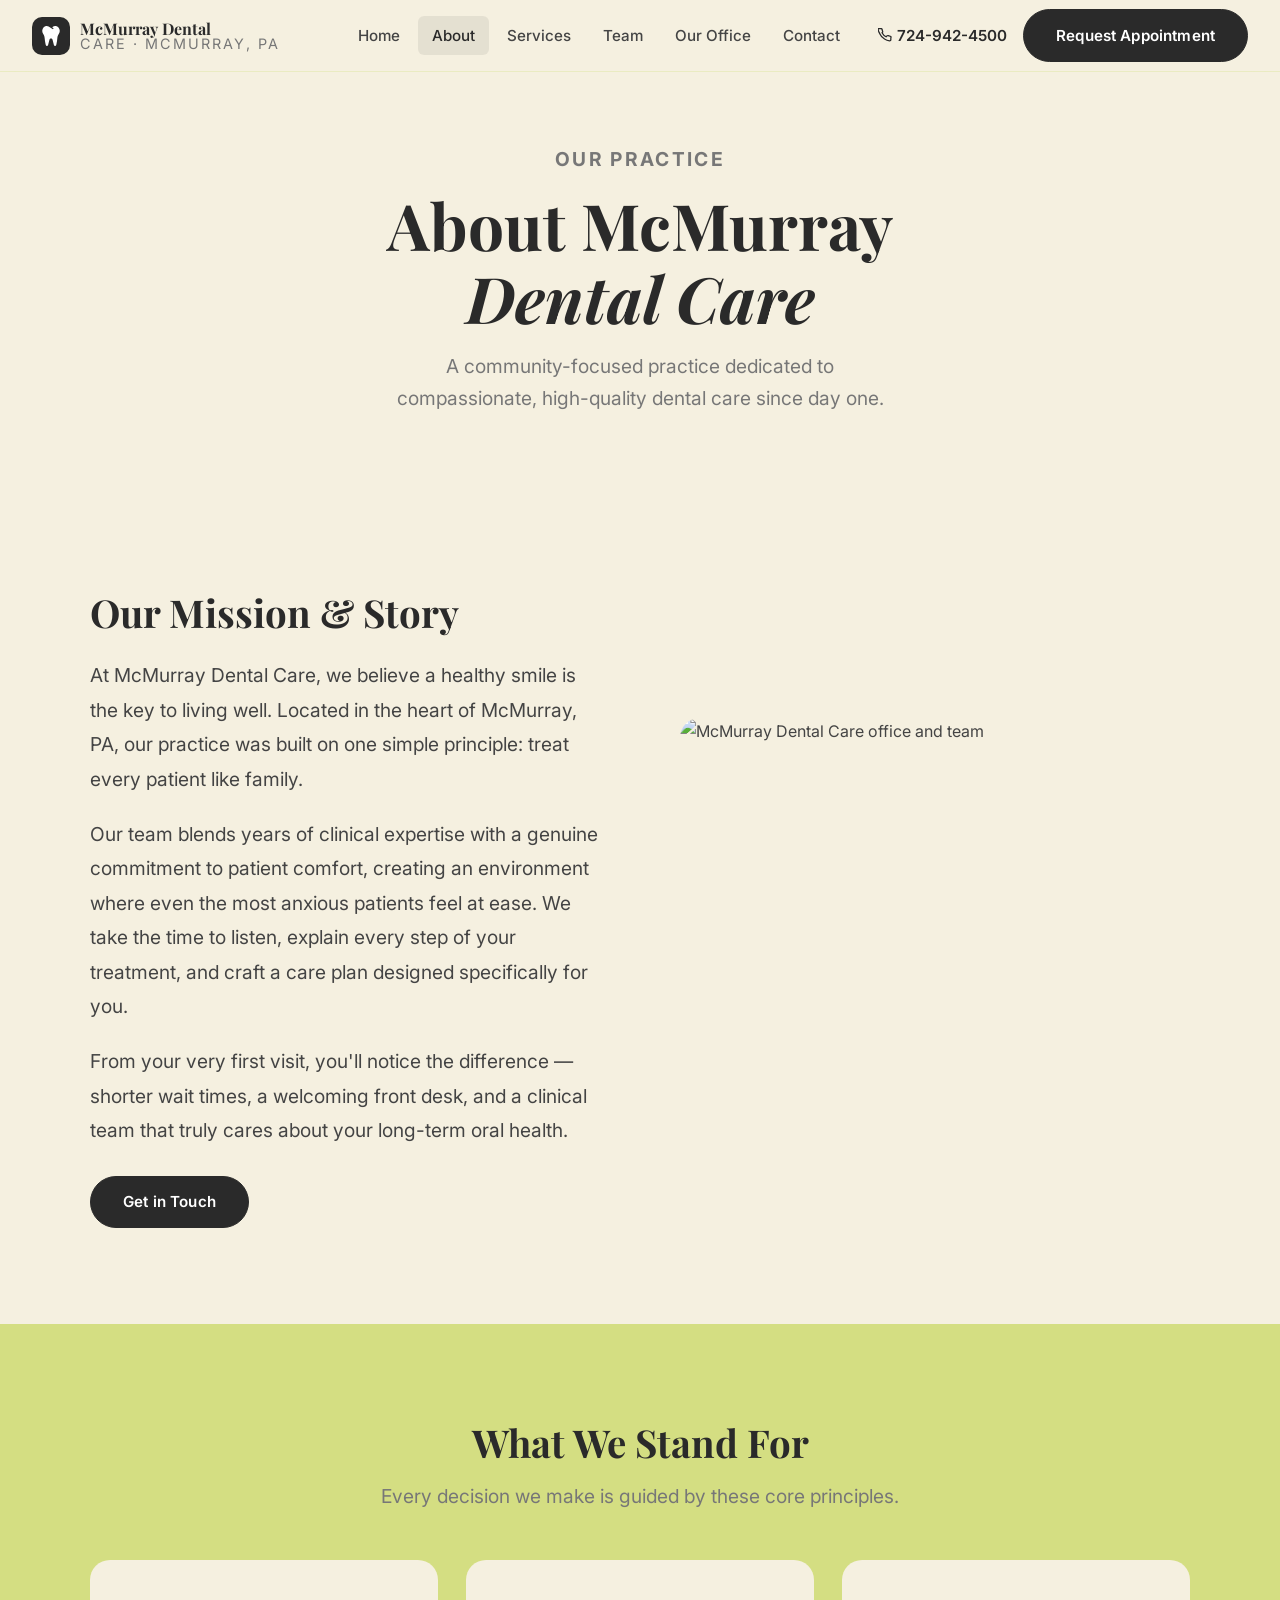
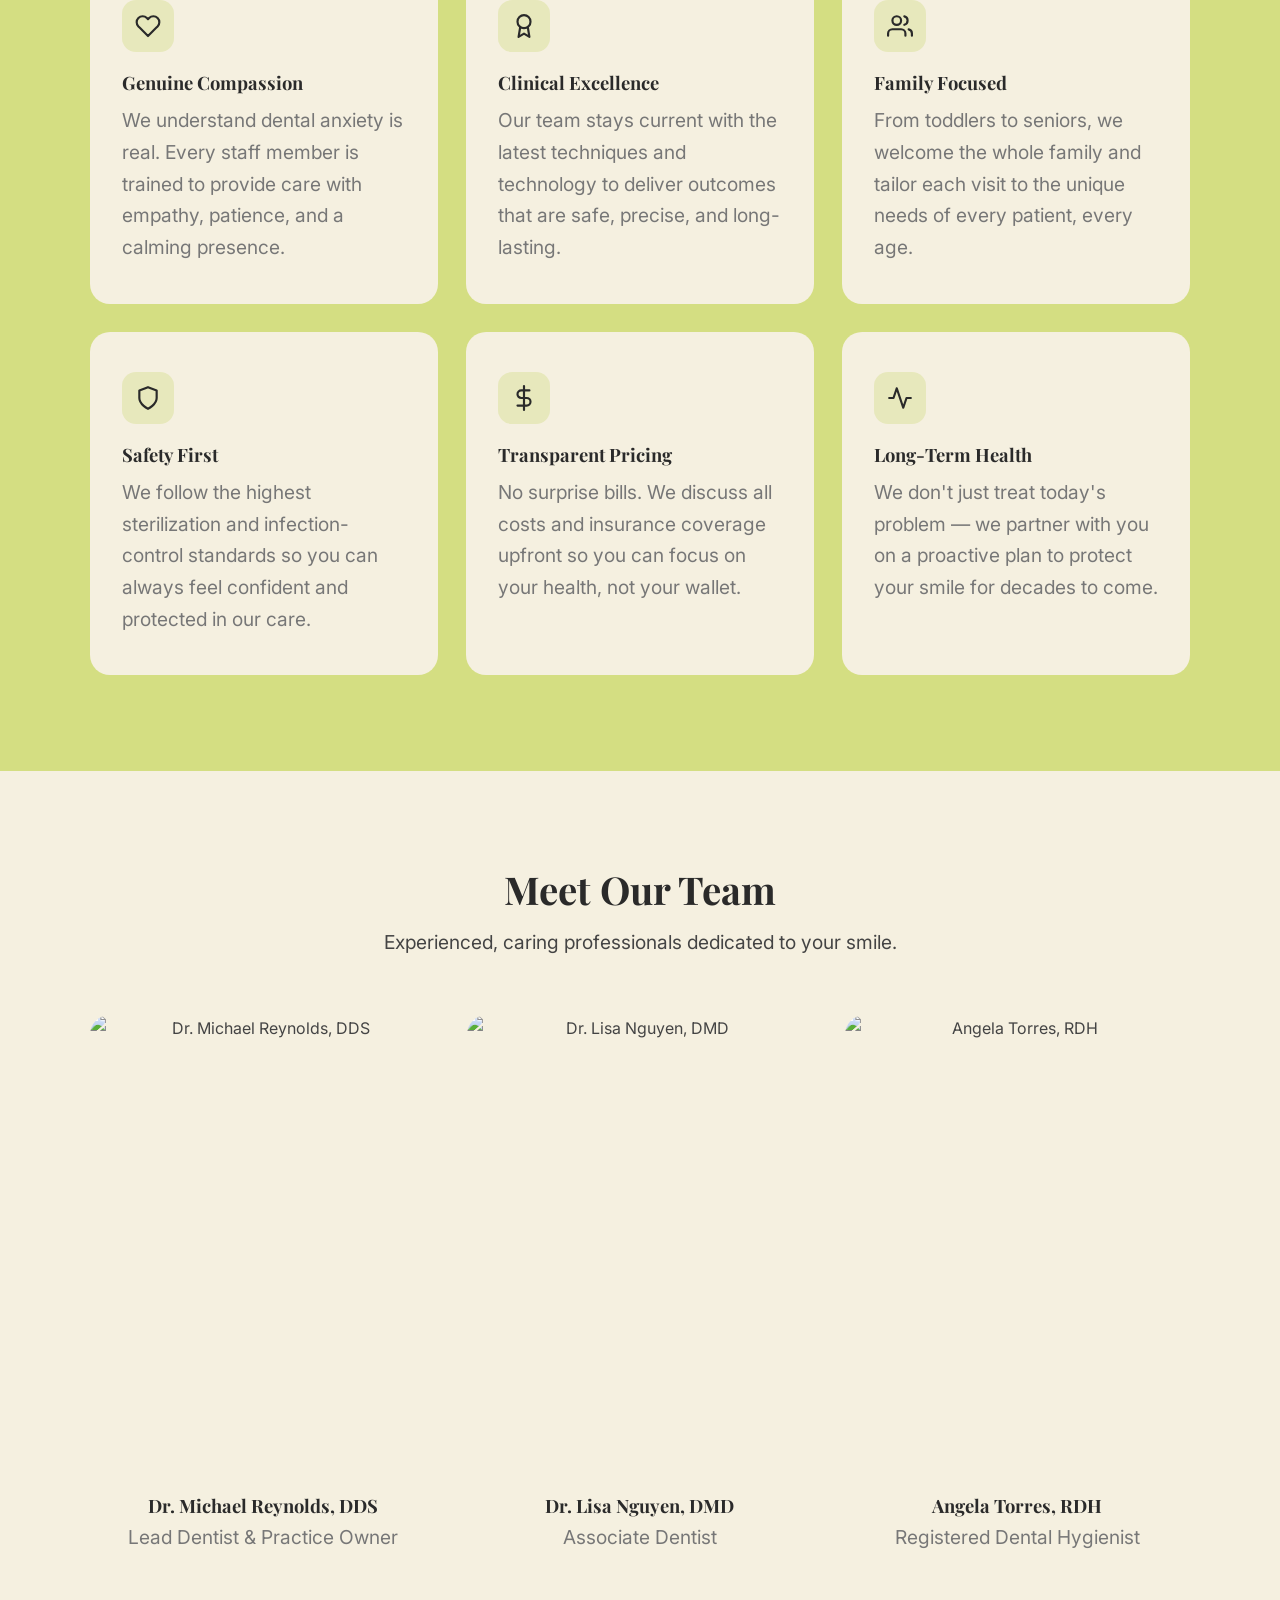
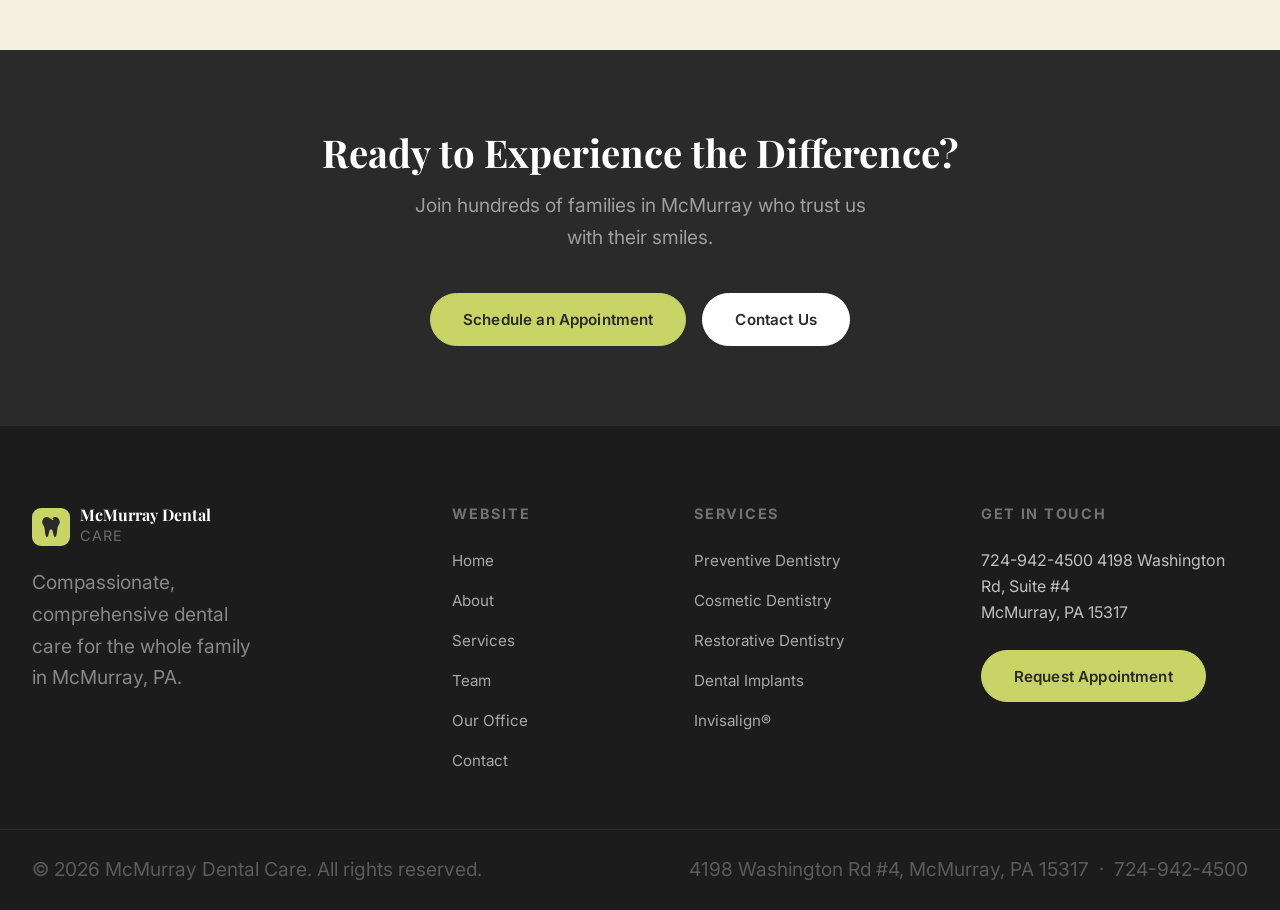
==== commit 3f72059d: "updated website text" ====
--- a/about.html
+++ b/about.html
@@ -31,7 +31,7 @@
         <a href="about.html" class="active">About</a>
         <a href="services.html">Services</a>
         <a href="teams.html">Team</a>
-        <a href="view-our-office.html">View Our Office</a>
+        <a href="view-our-office.html">Our Office</a>
         <a href="contact.html">Contact</a>
       </nav>
       <div class="nav-actions">
@@ -50,7 +50,7 @@
       <a href="about.html">About</a>
       <a href="services.html">Services</a>
       <a href="teams.html">Team</a>
-      <a href="view-our-office.html">View Our Office</a>
+      <a href="view-our-office.html">Our Office</a>
       <a href="contact.html">Contact</a>
       <div class="nav-mobile-cta">
         <a href="tel:7249424500" class="btn btn-outline">📞 724-942-4500</a>
@@ -223,7 +223,7 @@
           <li><a href="about.html">About</a></li>
           <li><a href="services.html">Services</a></li>
           <li><a href="teams.html">Team</a></li>
-          <li><a href="view-our-office.html">View Our Office</a></li>
+          <li><a href="view-our-office.html">Our Office</a></li>
           <li><a href="contact.html">Contact</a></li>
         </ul>
       </div>
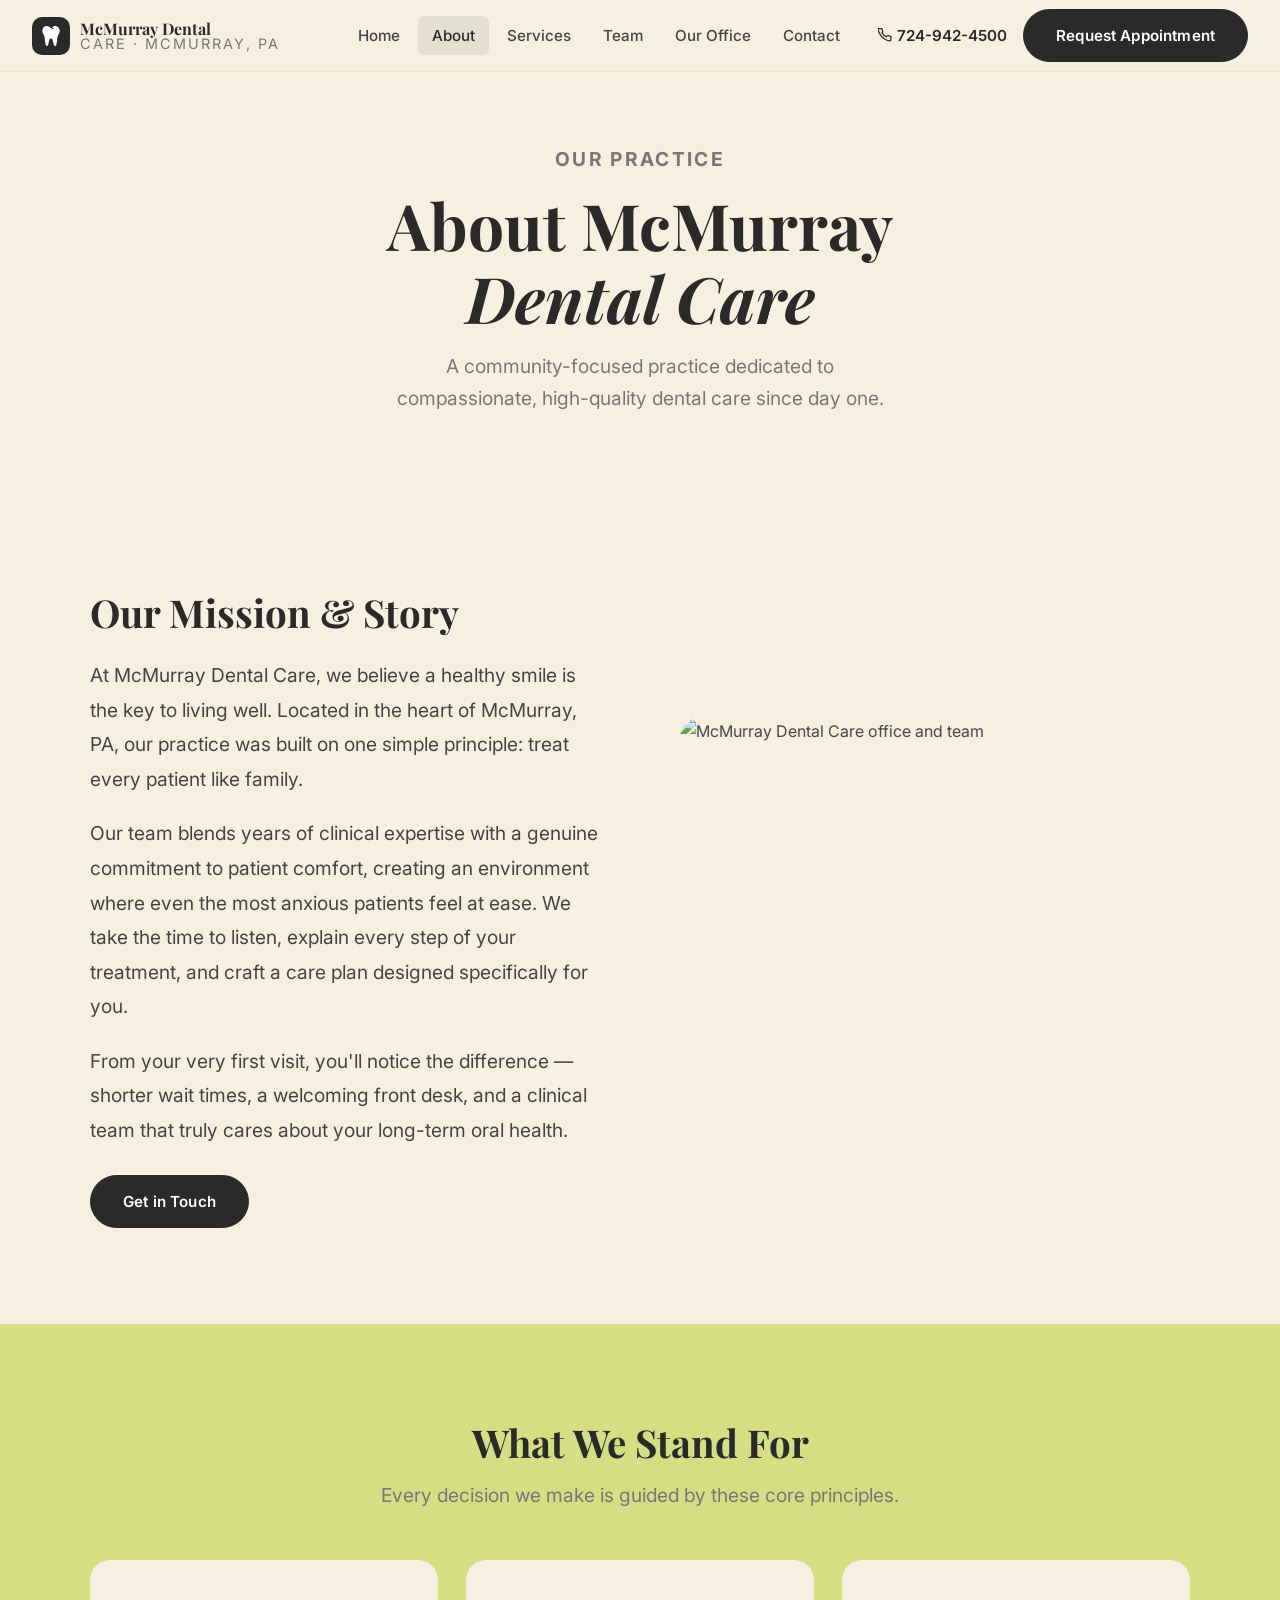
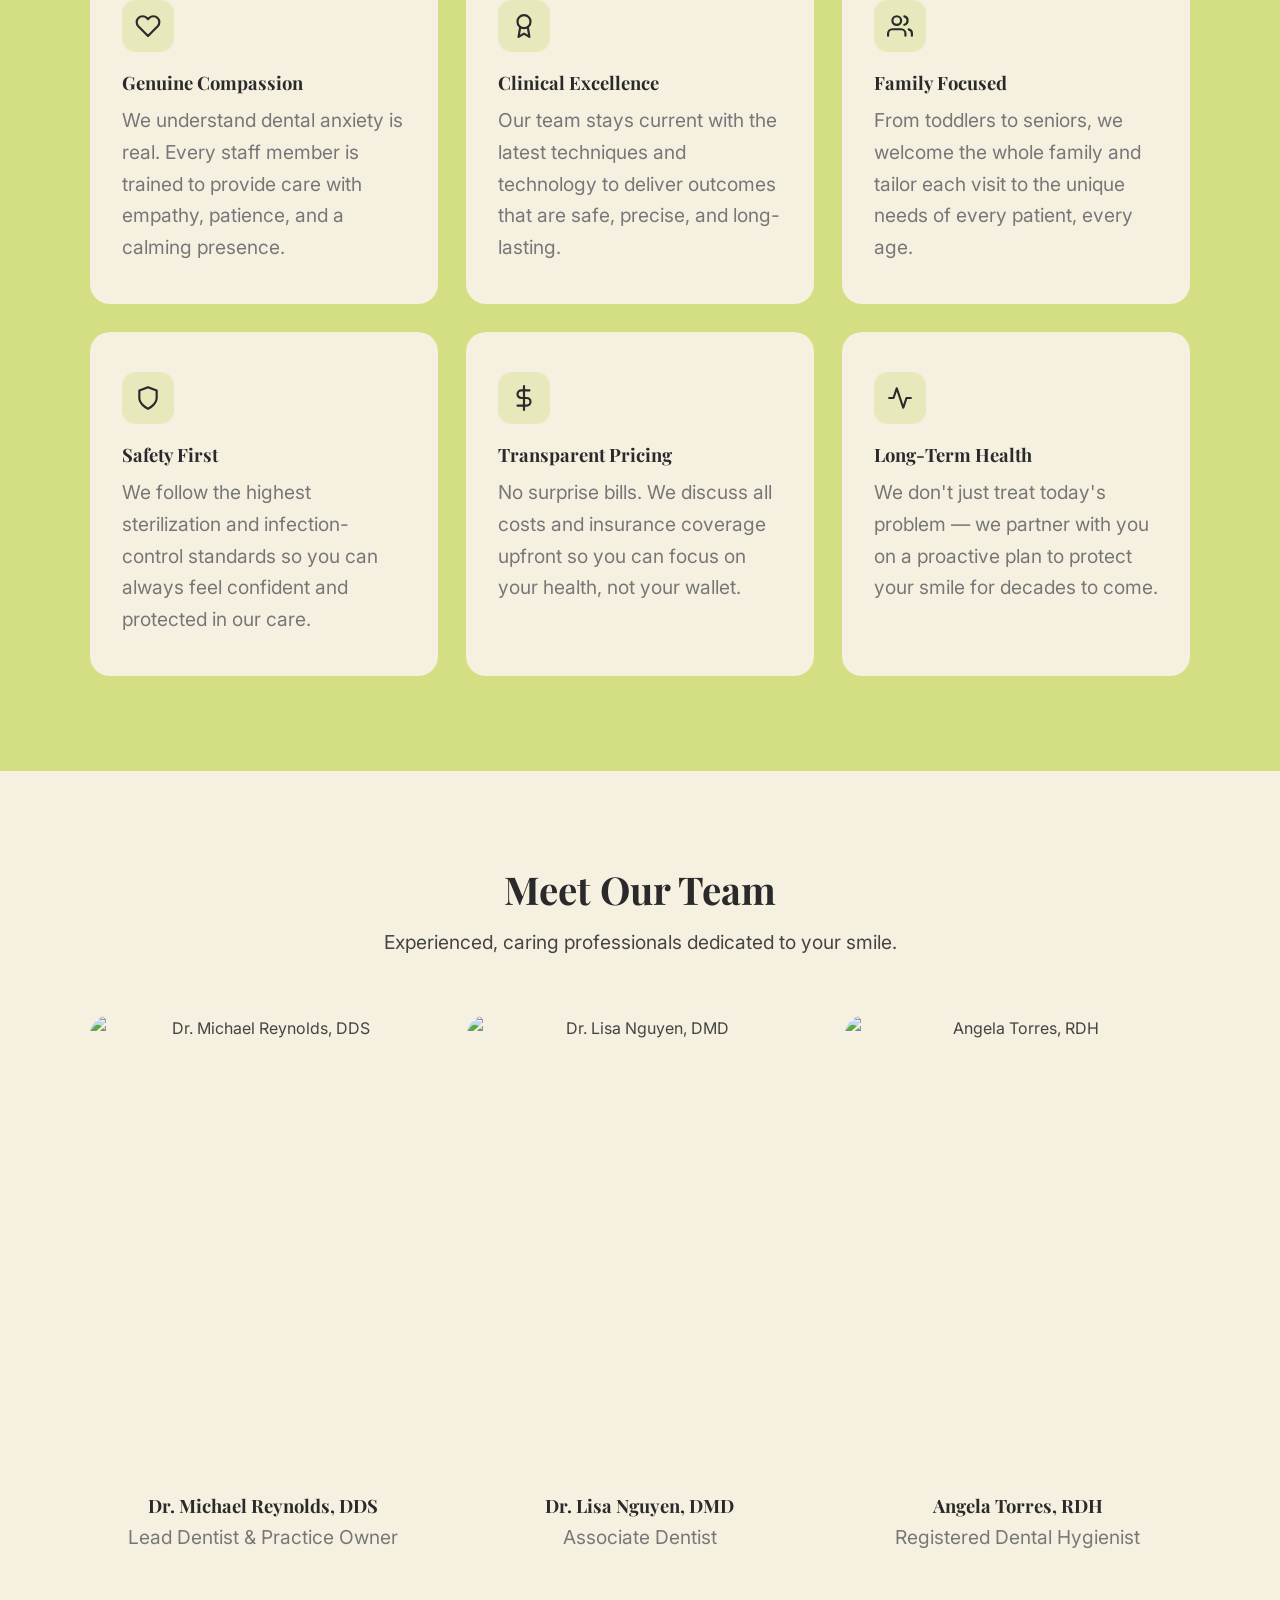
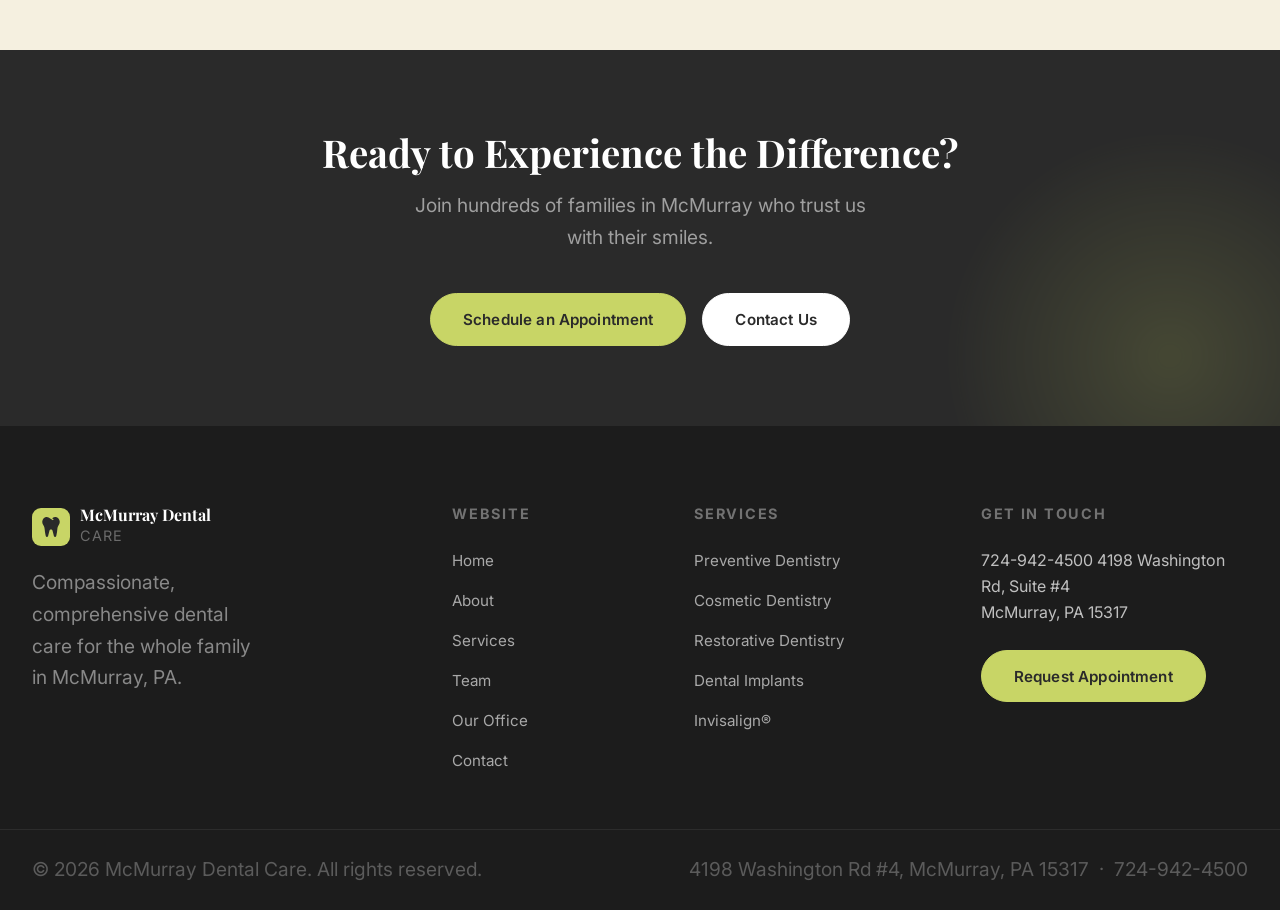
==== commit a3544b3c: "animations" ====
--- a/about.html
+++ b/about.html
@@ -69,14 +69,14 @@
   <!-- ===== STORY ===== -->
   <section class="about-story" aria-labelledby="story-heading">
     <div class="about-story-inner">
-      <div class="about-story-text fade-up">
+      <div class="about-story-text fade-up" data-reveal="fade-left">
         <h2 id="story-heading">Our Mission &amp; Story</h2>
         <p>At McMurray Dental Care, we believe a healthy smile is the key to living well. Located in the heart of McMurray, PA, our practice was built on one simple principle: treat every patient like family.</p>
         <p>Our team blends years of clinical expertise with a genuine commitment to patient comfort, creating an environment where even the most anxious patients feel at ease. We take the time to listen, explain every step of your treatment, and craft a care plan designed specifically for you.</p>
         <p>From your very first visit, you'll notice the difference — shorter wait times, a welcoming front desk, and a clinical team that truly cares about your long-term oral health.</p>
         <a href="contact.html" class="btn btn-dark" style="margin-top:.5rem;">Get in Touch</a>
       </div>
-      <div class="about-story-img fade-up">
+      <div class="about-story-img fade-up" data-reveal="fade-right">
         <img
           src="https://images.unsplash.com/photo-1588776814546-1ffbb172d936?w=700&q=80&auto=format&fit=crop"
           alt="McMurray Dental Care office and team"
--- a/css/style.css
+++ b/css/style.css
@@ -38,6 +38,7 @@
   background: var(--bg);
   overflow-x: hidden;
   -webkit-font-smoothing: antialiased;
+  -webkit-tap-highlight-color: transparent;
 }
 img  { max-width: 100%; height: auto; display: block; }
 a    { text-decoration: none; color: inherit; }
@@ -64,6 +65,7 @@
   transition: var(--t);
   border: 1.5px solid transparent;
   white-space: nowrap;
+  touch-action: manipulation;
 }
 .btn-dark    { background: var(--dark);  color: var(--white); border-color: var(--dark); }
 .btn-dark:hover  { background: #3a3a3a; transform: translateY(-2px); box-shadow: var(--shadow); }
@@ -134,6 +136,7 @@
 }
 .nav-menu a:hover,
 .nav-menu a.active { background: rgba(42,42,42,.08); color: var(--dark); }
+.nav-menu a { touch-action: manipulation; }
 
 /* Nav actions */
 .nav-actions { display: flex; align-items: center; gap: 1rem; flex-shrink: 0; }
@@ -176,6 +179,7 @@
   border-radius: var(--radius-xs);
   font-size: .95rem; font-weight: 500;
   color: var(--text); transition: var(--t);
+  touch-action: manipulation;
 }
 .nav-mobile a:hover { background: rgba(42,42,42,.06); }
 .nav-mobile-cta {
@@ -905,20 +909,139 @@
 }
 
 /* =====================================================
-   FADE-UP ANIMATION
-   ===================================================== */
+   SCROLL REVEAL ANIMATIONS
+   ===================================================== */
+[data-reveal],
 .fade-up {
   opacity: 0;
   transform: translateY(28px);
-  transition: opacity .65s ease, transform .65s ease;
-}
-.fade-up.in-view { opacity: 1; transform: translateY(0); }
-.fade-up:nth-child(1) { transition-delay: 0s; }
-.fade-up:nth-child(2) { transition-delay: .08s; }
-.fade-up:nth-child(3) { transition-delay: .16s; }
-.fade-up:nth-child(4) { transition-delay: .24s; }
-.fade-up:nth-child(5) { transition-delay: .32s; }
-.fade-up:nth-child(6) { transition-delay: .40s; }
+  transition:
+    opacity .7s cubic-bezier(.4,0,.2,1),
+    transform .7s cubic-bezier(.4,0,.2,1);
+  will-change: opacity, transform;
+}
+[data-reveal="fade-left"] { transform: translateX(-40px); }
+[data-reveal="fade-right"] { transform: translateX(40px); }
+[data-reveal="fade-scale"] { transform: scale(.94); }
+
+[data-reveal].in-view,
+.fade-up.in-view {
+  opacity: 1;
+  transform: none;
+}
+
+/* =====================================================
+   HERO / PAGE HEADER ENTRANCE
+   ===================================================== */
+@keyframes heroIn {
+  from { opacity: 0; transform: translateY(24px); }
+  to   { opacity: 1; transform: translateY(0); }
+}
+@keyframes fadeInSlow {
+  from { opacity: 0; }
+  to   { opacity: 1; }
+}
+
+.hero-text > *,
+.page-header > *,
+.srv-page-hero-body > * {
+  animation: heroIn .7s cubic-bezier(.4,0,.2,1) both;
+}
+.hero-text > *:nth-child(1) { animation-delay: .10s; }
+.hero-text > *:nth-child(2) { animation-delay: .22s; }
+.hero-text > *:nth-child(3) { animation-delay: .34s; }
+.hero-text > *:nth-child(4) { animation-delay: .46s; }
+.hero-text > *:nth-child(5) { animation-delay: .58s; }
+.page-header > *:nth-child(1) { animation-delay: .10s; }
+.page-header > *:nth-child(2) { animation-delay: .24s; }
+.page-header > *:nth-child(3) { animation-delay: .38s; }
+.srv-page-hero-body > *:nth-child(1) { animation-delay: .10s; }
+.srv-page-hero-body > *:nth-child(2) { animation-delay: .26s; }
+.srv-page-hero-body > *:nth-child(3) { animation-delay: .42s; }
+
+.hero-right img,
+.srv-page-hero {
+  animation: fadeInSlow 1.1s ease both;
+}
+.srv-page-hero-bg { animation: fadeInSlow 1.2s ease both; }
+
+/* =====================================================
+   AMBIENT / DECORATIVE MOTION
+   ===================================================== */
+@keyframes float {
+  0%   { transform: translate3d(0, 0, 0) scale(1); }
+  50%  { transform: translate3d(0, -18px, 0) scale(1.06); }
+  100% { transform: translate3d(0, 0, 0) scale(1); }
+}
+@keyframes pulseGlow {
+  0%, 100% { box-shadow: 0 0 0 0 rgba(200,213,102,.0); }
+  50%      { box-shadow: 0 0 0 8px rgba(200,213,102,.14); }
+}
+
+.hero-left::before,
+.cta-banner::before {
+  content: '';
+  position: absolute;
+  width: 460px; height: 460px;
+  border-radius: 50%;
+  background: radial-gradient(circle, rgba(200,213,102,.5) 0%, rgba(200,213,102,0) 70%);
+  filter: blur(10px);
+  opacity: .35;
+  z-index: 0;
+  pointer-events: none;
+}
+.hero-left { position: relative; }
+.hero-left::before { top: 8%; left: -120px; animation: float 11s ease-in-out infinite; }
+.cta-banner { position: relative; overflow: hidden; }
+.cta-banner::before { bottom: -160px; right: -120px; animation: float 13s ease-in-out infinite; }
+.hero-text,
+.cta-banner > * { position: relative; z-index: 1; }
+
+.info-icon,
+.value-icon {
+  animation: pulseGlow 4s ease-in-out infinite;
+}
+.value-icon:nth-of-type(even) { animation-delay: 2s; }
+
+/* =====================================================
+   SCROLL PROGRESS BAR
+   ===================================================== */
+.scroll-progress {
+  position: fixed;
+  top: 0; left: 0; right: 0;
+  height: 3px;
+  background: linear-gradient(90deg, var(--primary), var(--primary-light));
+  z-index: 200;
+  transform-origin: 0 50%;
+  transform: scaleX(0);
+  will-change: transform;
+  pointer-events: none;
+}
+
+/* =====================================================
+   REDUCED MOTION
+   ===================================================== */
+@media (prefers-reduced-motion: reduce) {
+  html { scroll-behavior: auto; }
+  *,
+  *::before,
+  *::after {
+    animation-duration: .001ms !important;
+    animation-iteration-count: 1 !important;
+    transition-duration: .001ms !important;
+  }
+  [data-reveal],
+  .fade-up,
+  .hero-text > *,
+  .page-header > *,
+  .srv-page-hero-body > *,
+  .hero-right img,
+  .srv-page-hero,
+  .srv-page-hero-bg {
+    opacity: 1 !important;
+    transform: none !important;
+  }
+}
 
 /* =====================================================
    RESPONSIVE
@@ -935,11 +1058,14 @@
   .office-grid        { grid-template-columns: 1fr 1fr; }
 }
 
+@media (max-width: 900px) {
+  .nav-menu,
+  .nav-actions .btn,
+  .nav-phone           { display: none; }
+  .nav-hamburger       { display: flex; }
+}
+
 @media (max-width: 768px) {
-  .nav-menu,
-  .nav-actions .btn    { display: none; }
-  .nav-hamburger       { display: flex; }
-
   /* Hero */
   .hero                { grid-template-columns: 1fr; }
   .hero-right          { order: -1; height: 55vw; min-height: 280px; max-height: 420px; }
@@ -998,8 +1124,35 @@
 }
 
 @media (max-width: 480px) {
+  p { font-size: clamp(1rem, 4vw, 1.2rem) !important; }
+  .btn { white-space: normal; font-size: .9rem; padding: .7rem 1.2rem; }
   .hero-actions        { flex-direction: column; gap: .75rem; }
   .hero-actions .btn   { width: 100%; }
+  .hero-right          { height: 45vw; min-height: 200px; max-height: 320px; }
+  .srv-card            { height: 420px; }
   .cta-banner .cta-actions { flex-direction: column; align-items: center; }
   .team-grid           { grid-template-columns: 1fr; }
 }
+
+@media (hover: none) and (pointer: coarse) {
+  .srv-card:hover { flex: 1 1 260px; }
+  .srv-card:hover .srv-bg { transform: none; opacity: .85; }
+  .srv-desc {
+    max-height: 160px;
+    opacity: 1;
+    margin-top: 12px;
+  }
+  .srv-link {
+    opacity: 1;
+    transform: translateY(0);
+    margin-top: 0;
+  }
+}
+
+@media (max-width: 360px) {
+  .container { padding: 0 1rem; }
+  .nav-inner { padding: 0 1rem; }
+  .hero-left { padding: 2rem 1rem; }
+  .about-right { padding: 2rem 1rem; }
+  .location-info { padding: 2rem 1.5rem; }
+}
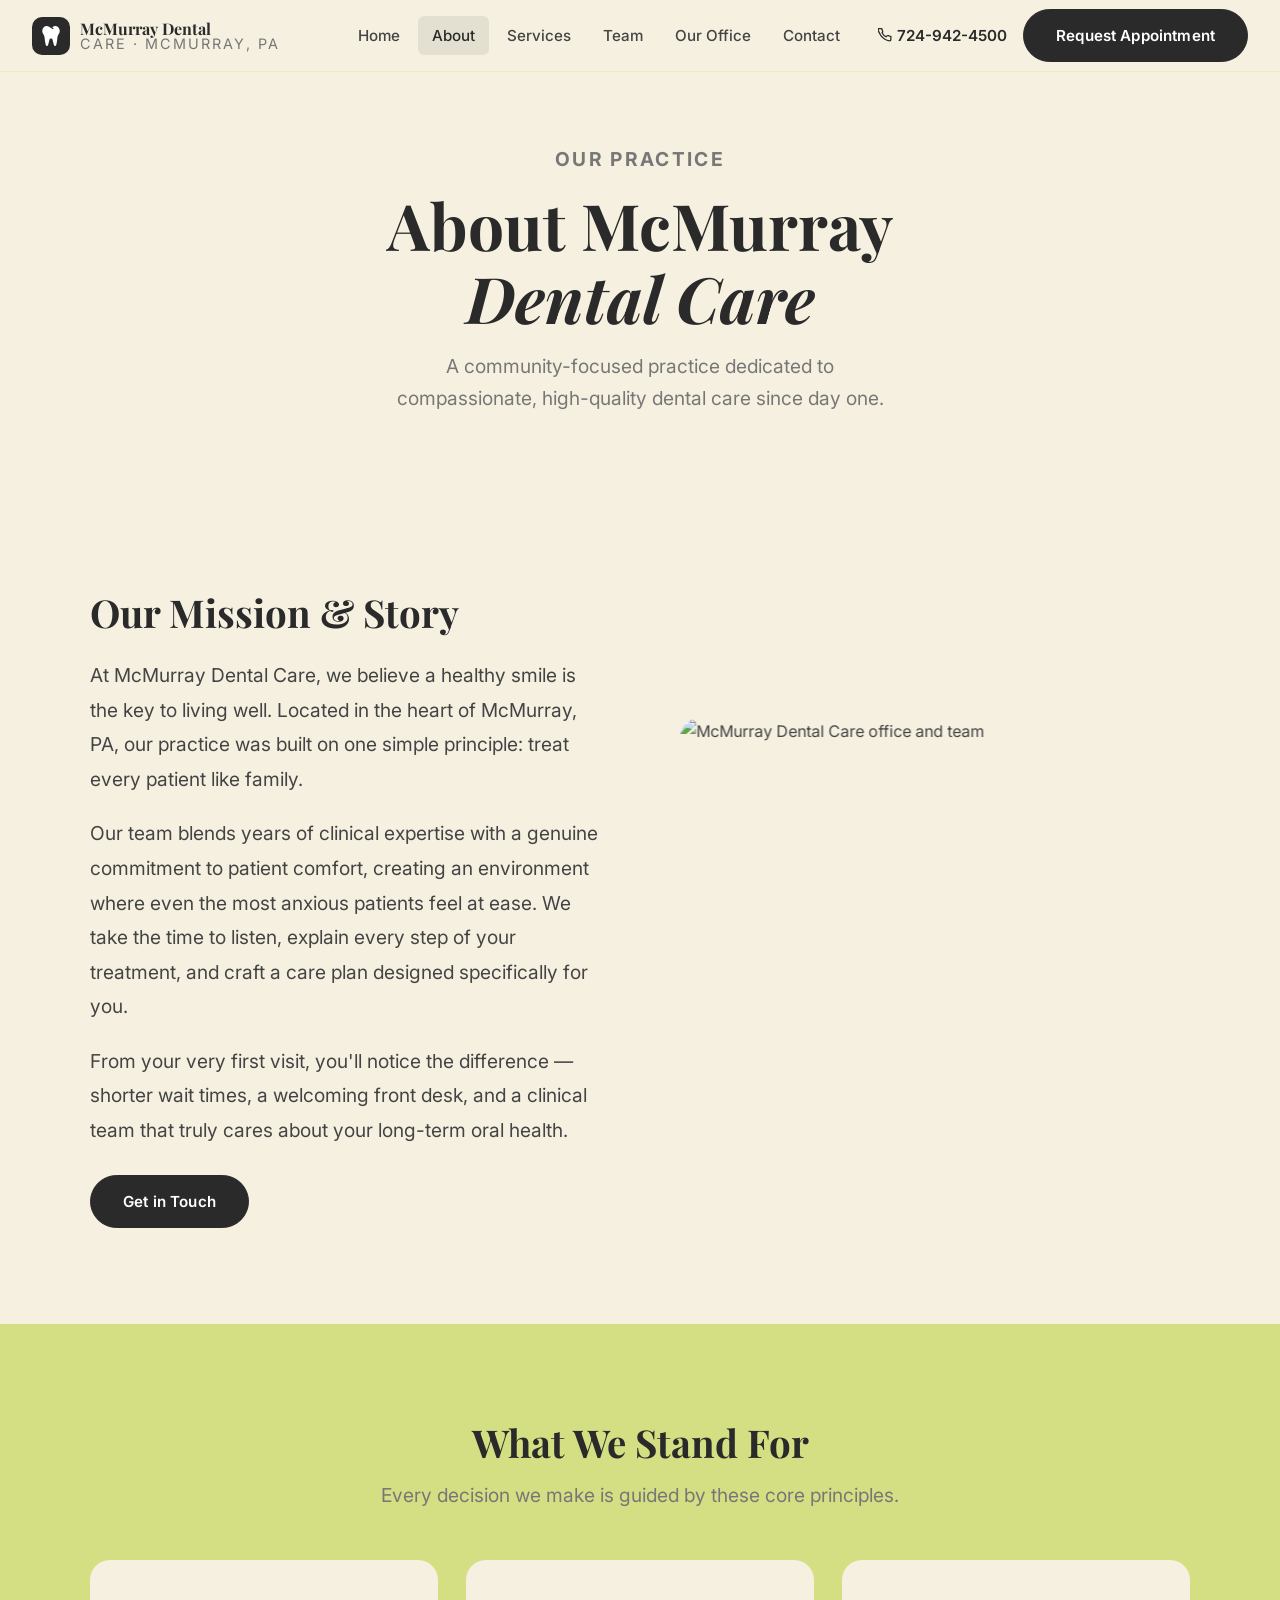
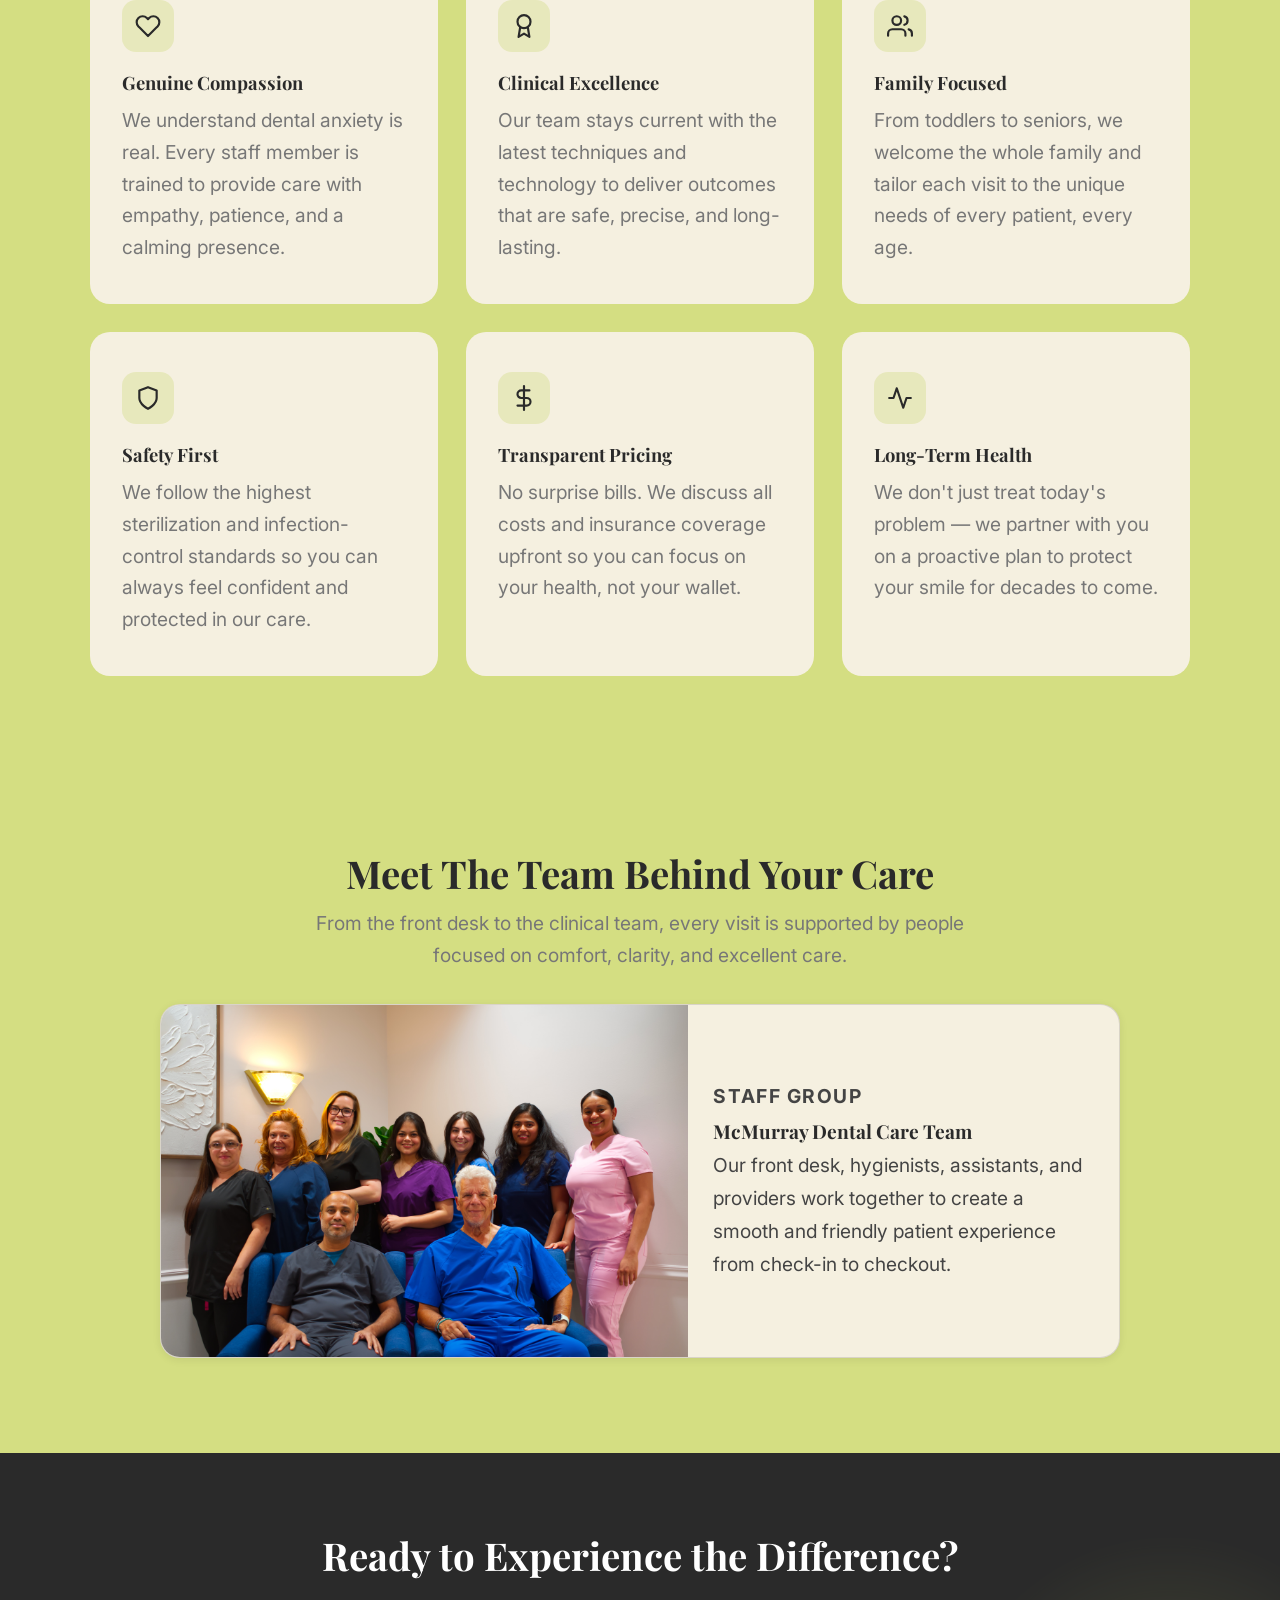
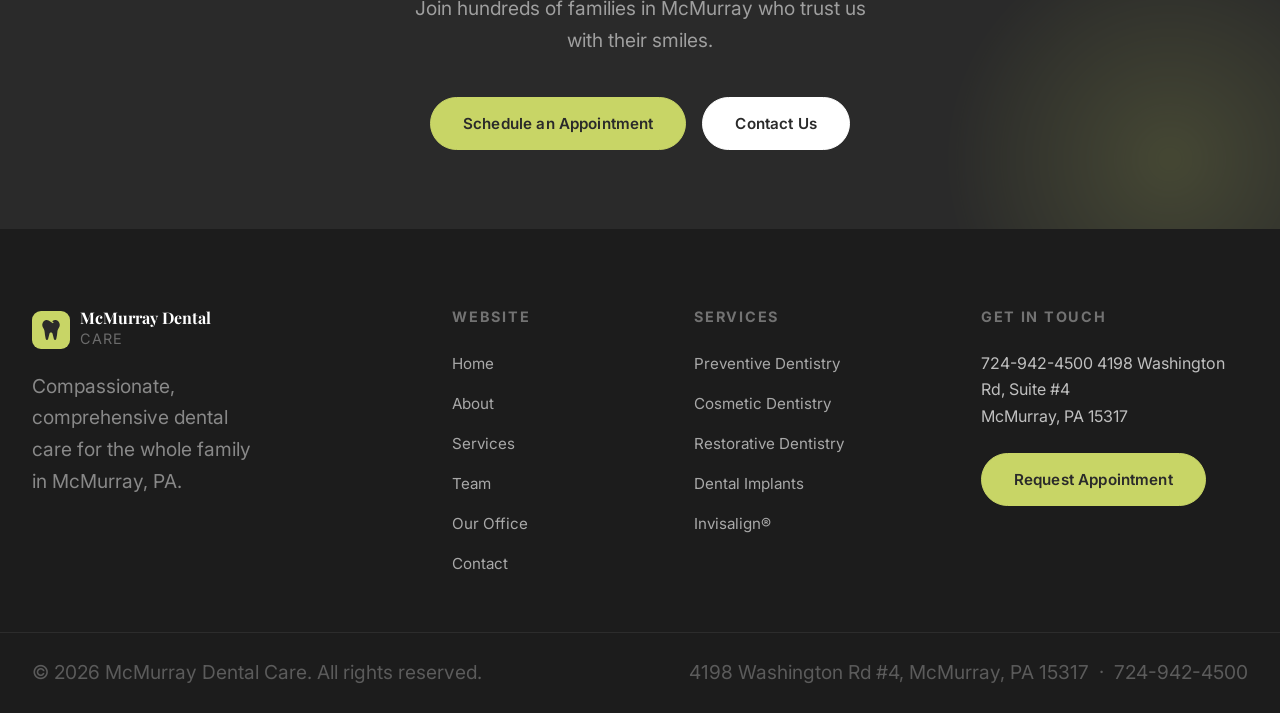
==== commit 5af3d46c: "updated website - fixed about page teams section - improved home page - fixed staff photo naming" ====
--- a/about.html
+++ b/about.html
@@ -146,49 +146,23 @@
   </section>
 
   <!-- ===== TEAM ===== -->
-  <section class="team-section" aria-labelledby="team-heading">
-    <div class="team-header fade-up">
-      <h2 id="team-heading">Meet Our Team</h2>
-      <p>Experienced, caring professionals dedicated to your smile.</p>
-    </div>
-    <div class="team-grid">
-
-      <div class="team-card fade-up">
-        <div class="team-photo">
-          <img
-            src="https://images.unsplash.com/photo-1559839734-2b71ea197ec2?w=500&q=80&auto=format&fit=crop"
-            alt="Dr. Michael Reynolds, DDS"
-            loading="lazy"
-          />
-        </div>
-        <h3>Dr. Michael Reynolds, DDS</h3>
-        <p class="role">Lead Dentist &amp; Practice Owner</p>
-      </div>
-
-      <div class="team-card fade-up">
-        <div class="team-photo">
-          <img
-            src="https://images.unsplash.com/photo-1594824476967-48c8b964273f?w=500&q=80&auto=format&fit=crop"
-            alt="Dr. Lisa Nguyen, DMD"
-            loading="lazy"
-          />
-        </div>
-        <h3>Dr. Lisa Nguyen, DMD</h3>
-        <p class="role">Associate Dentist</p>
-      </div>
-
-      <div class="team-card fade-up">
-        <div class="team-photo">
-          <img
-            src="https://images.unsplash.com/photo-1582750433449-648ed127bb54?w=500&q=80&auto=format&fit=crop"
-            alt="Angela Torres, RDH"
-            loading="lazy"
-          />
-        </div>
-        <h3>Angela Torres, RDH</h3>
-        <p class="role">Registered Dental Hygienist</p>
-      </div>
-
+  <section class="team-profiles-section about-team-highlight" aria-labelledby="about-team-heading">
+    <div class="team-profiles-inner">
+      <div class="team-profiles-intro fade-up">
+        <h2 id="about-team-heading">Meet The Team Behind Your Care</h2>
+        <p>From the front desk to the clinical team, every visit is supported by people focused on comfort, clarity, and excellent care.</p>
+      </div>
+
+      <div class="profile-grid">
+        <article class="profile-card profile-card--wide fade-up">
+          <img class="profile-image" src="images/team-pics/staff-group.jpg" alt="McMurray Dental Care full staff group photo" loading="eager" />
+          <div class="profile-card-body">
+            <p class="profile-role">Staff Group</p>
+            <h3 class="profile-name">McMurray Dental Care Team</h3>
+            <p>Our front desk, hygienists, assistants, and providers work together to create a smooth and friendly patient experience from check-in to checkout.</p>
+          </div>
+        </article>
+      </div>
     </div>
   </section>
 
--- a/css/style.css
+++ b/css/style.css
@@ -231,6 +231,42 @@
 .hero-right img { width: 100%; height: 100%; object-fit: cover; object-position: center top; }
 
 /* =====================================================
+   TRUST STRIP
+   ===================================================== */
+.trust-strip {
+  background:
+    radial-gradient(circle at 20% 25%, rgba(255,255,255,.2) 0%, rgba(255,255,255,0) 52%),
+    linear-gradient(135deg, #bdcc50 0%, #a8b840 100%);
+  padding: 1.25rem 2rem;
+}
+
+.trust-inner {
+  max-width: 1200px;
+  margin: 0 auto;
+  display: grid;
+  grid-template-columns: repeat(3, 1fr);
+  gap: 1rem;
+}
+
+.trust-item {
+  border: 1px solid rgba(42,42,42,.16);
+  border-radius: var(--radius-sm);
+  background: rgba(255,255,255,.25);
+  padding: 1.1rem 1.15rem;
+}
+
+.trust-item h2 {
+  font-size: clamp(1.2rem, 2vw, 1.5rem);
+  margin-bottom: .3rem;
+}
+
+.trust-item p {
+  font-size: .92rem;
+  color: rgba(42,42,42,.9);
+  line-height: 1.55;
+}
+
+/* =====================================================
    ABOUT
    ===================================================== */
 .about { display: grid; grid-template-columns: 1fr 1fr; min-height: 580px; }
@@ -246,6 +282,67 @@
 }
 .about-right h2 { font-size: clamp(1.75rem,3vw,2.6rem); margin-bottom: 1.5rem; max-width: 440px; }
 .about-right p { font-size: .96rem; color: var(--dark); line-height: 1.8; max-width: 480px; margin-bottom: 2.5rem; opacity: .88; }
+
+/* =====================================================
+   WHY CHOOSE US
+   ===================================================== */
+.why-us {
+  padding: 6rem 2rem;
+  background: var(--bg-light);
+}
+
+.eyebrow {
+  display: inline-block;
+  font-size: .85rem;
+  font-weight: 700;
+  letter-spacing: .12em;
+  text-transform: uppercase;
+  color: var(--muted);
+  margin-bottom: .7rem;
+}
+
+.why-us-intro {
+  max-width: 740px;
+  margin: 0 auto 2.4rem;
+  text-align: center;
+}
+
+.why-us-intro h2 {
+  font-size: clamp(1.9rem, 3vw, 2.8rem);
+}
+
+.why-us-grid {
+  max-width: 1160px;
+  margin: 0 auto;
+  display: grid;
+  grid-template-columns: repeat(3, 1fr);
+  gap: 1.1rem;
+}
+
+.why-card {
+  background: var(--white);
+  border: 1px solid var(--border);
+  border-radius: var(--radius);
+  padding: 2rem 1.55rem 1.8rem;
+  box-shadow: var(--shadow-sm);
+  transition: var(--t);
+}
+
+.why-card:hover {
+  transform: translateY(-4px);
+  box-shadow: var(--shadow);
+}
+
+.why-card h3 {
+  font-size: 1.2rem;
+  margin-bottom: .75rem;
+}
+
+.why-card p {
+  font-size: .95rem;
+  line-height: 1.68;
+  color: var(--text);
+}
 
 /* =====================================================
    SERVICES
@@ -327,6 +424,105 @@
 .services-footer { text-align: center; }
 
 /* =====================================================
+   CARE OPTIONS
+   ===================================================== */
+.care-options {
+  padding: 5.5rem 2rem;
+  background: var(--bg-light);
+}
+
+.care-options-inner {
+  max-width: 1160px;
+  margin: 0 auto;
+  display: grid;
+  grid-template-columns: 1.15fr .85fr;
+  gap: 1.3rem;
+}
+
+.care-options-main,
+.virtual-consult {
+  border: 1px solid var(--border);
+  border-radius: var(--radius);
+  background: var(--white);
+  padding: 2.1rem 2rem;
+}
+
+.care-options-main h2 {
+  font-size: clamp(1.8rem, 2.7vw, 2.5rem);
+  margin-bottom: .9rem;
+}
+
+.care-options-main > p {
+  color: var(--text);
+  line-height: 1.7;
+  margin-bottom: 1.1rem;
+}
+
+.care-options-main ul {
+  margin: 0 0 1.5rem;
+  padding: 0;
+  display: flex;
+  flex-direction: column;
+  gap: .5rem;
+}
+
+.care-options-main li {
+  display: flex;
+  align-items: flex-start;
+  gap: .55rem;
+  font-size: .97rem;
+  color: var(--text);
+}
+
+.care-options-main li::before {
+  content: '';
+  width: 7px;
+  height: 7px;
+  border-radius: 50%;
+  margin-top: .52rem;
+  background: var(--primary-dark);
+  flex-shrink: 0;
+}
+
+.care-options-actions {
+  display: flex;
+  gap: .8rem;
+  flex-wrap: wrap;
+}
+
+.virtual-consult {
+  background: linear-gradient(165deg, #202020 0%, #2d2d2d 100%);
+  color: var(--white);
+  border-color: rgba(255,255,255,.08);
+}
+
+.virtual-consult h3 {
+  color: var(--white);
+  font-size: 1.55rem;
+  margin-bottom: .65rem;
+}
+
+.virtual-consult p {
+  color: rgba(255,255,255,.75);
+  font-size: .95rem;
+  line-height: 1.62;
+  margin-bottom: 1rem;
+}
+
+.virtual-consult ol {
+  margin: 0 0 1.4rem 1.2rem;
+  color: rgba(255,255,255,.9);
+  display: flex;
+  flex-direction: column;
+  gap: .6rem;
+}
+
+.virtual-consult ol li {
+  line-height: 1.55;
+  font-size: .95rem;
+}
+
+/* =====================================================
    TESTIMONIALS
    ===================================================== */
 .testimonials { background: var(--dark); padding: 6rem 2rem; }
@@ -583,6 +779,38 @@
   font-size: .96rem;
   color: var(--text);
   line-height: 1.72;
+}
+
+.about-team-highlight .team-profiles-intro {
+  margin-bottom: 2rem;
+}
+
+.about-team-highlight .profile-grid {
+  grid-template-columns: minmax(0, 960px);
+  justify-content: center;
+}
+
+.about-team-highlight .profile-card--wide {
+  grid-column: auto;
+}
+
+.about-team-highlight .profile-card {
+  display: grid;
+  grid-template-columns: minmax(320px, 1.1fr) minmax(0, .9fr);
+  align-items: stretch;
+}
+
+.about-team-highlight .profile-image {
+  height: 100%;
+  min-height: 320px;
+  aspect-ratio: auto;
+}
+
+.about-team-highlight .profile-card-body {
+  padding: 1.6rem;
+  display: flex;
+  flex-direction: column;
+  justify-content: center;
 }
 
 /* =====================================================
@@ -1049,6 +1277,9 @@
 @media (max-width: 1024px) {
   .services-grid      { gap: 14px; }
   .srv-card           { height: 400px; }
+  .trust-inner        { grid-template-columns: 1fr; }
+  .why-us-grid        { grid-template-columns: 1fr 1fr; }
+  .care-options-inner { grid-template-columns: 1fr; }
   .testimonials-grid  { grid-template-columns: 1fr 1fr; }
   .values-grid        { grid-template-columns: 1fr 1fr; }
   .team-grid          { grid-template-columns: 1fr 1fr; }
@@ -1076,11 +1307,21 @@
   .about-left          { height: 300px; }
   .about-right         { padding: 3rem 1.5rem; }
 
+  /* Trust strip */
+  .trust-strip         { padding: 1rem 1.5rem; }
+
   /* Services */
   .services            { padding: 4rem 1.5rem; }
   .services-grid       { flex-direction: column; gap: 12px; }
   .srv-card            { flex: none; width: 100%; height: 360px; }
   .srv-card:hover      { flex: none; }
+
+  /* Why us + options */
+  .why-us              { padding: 4rem 1.5rem; }
+  .why-us-grid         { grid-template-columns: 1fr; }
+  .care-options        { padding: 4rem 1.5rem; }
+  .care-options-main,
+  .virtual-consult     { padding: 1.6rem 1.25rem; }
 
   /* Testimonials */
   .testimonials        { padding: 4rem 1.5rem; }
@@ -1114,6 +1355,12 @@
   .team-grid           { grid-template-columns: 1fr 1fr; }
   .profile-grid        { grid-template-columns: 1fr; }
   .profile-card--wide  { grid-column: span 1; }
+  .about-team-highlight .profile-card {
+    grid-template-columns: 1fr;
+  }
+  .about-team-highlight .profile-image {
+    min-height: 240px;
+  }
   .team-profiles-section,
   .office-gallery-section { padding: 4rem 1.5rem; }
   .office-grid         { grid-template-columns: 1fr; }
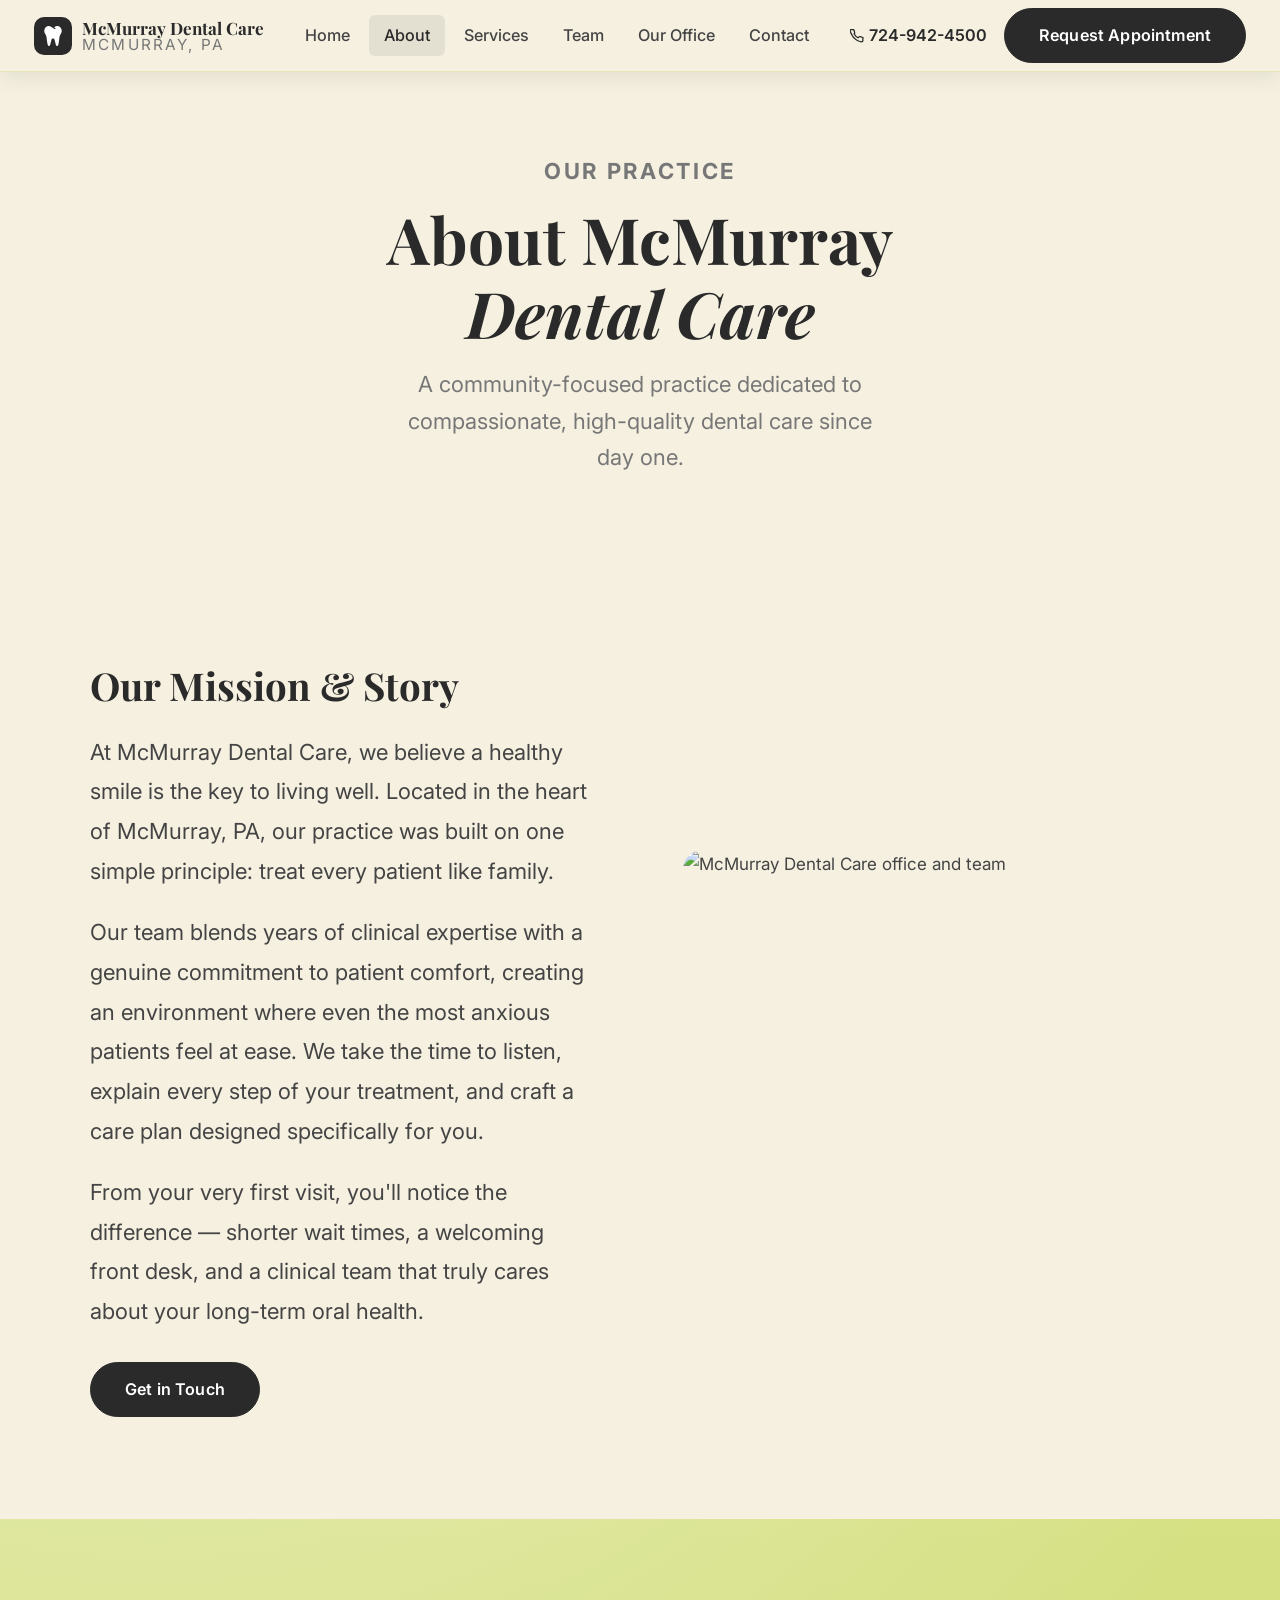
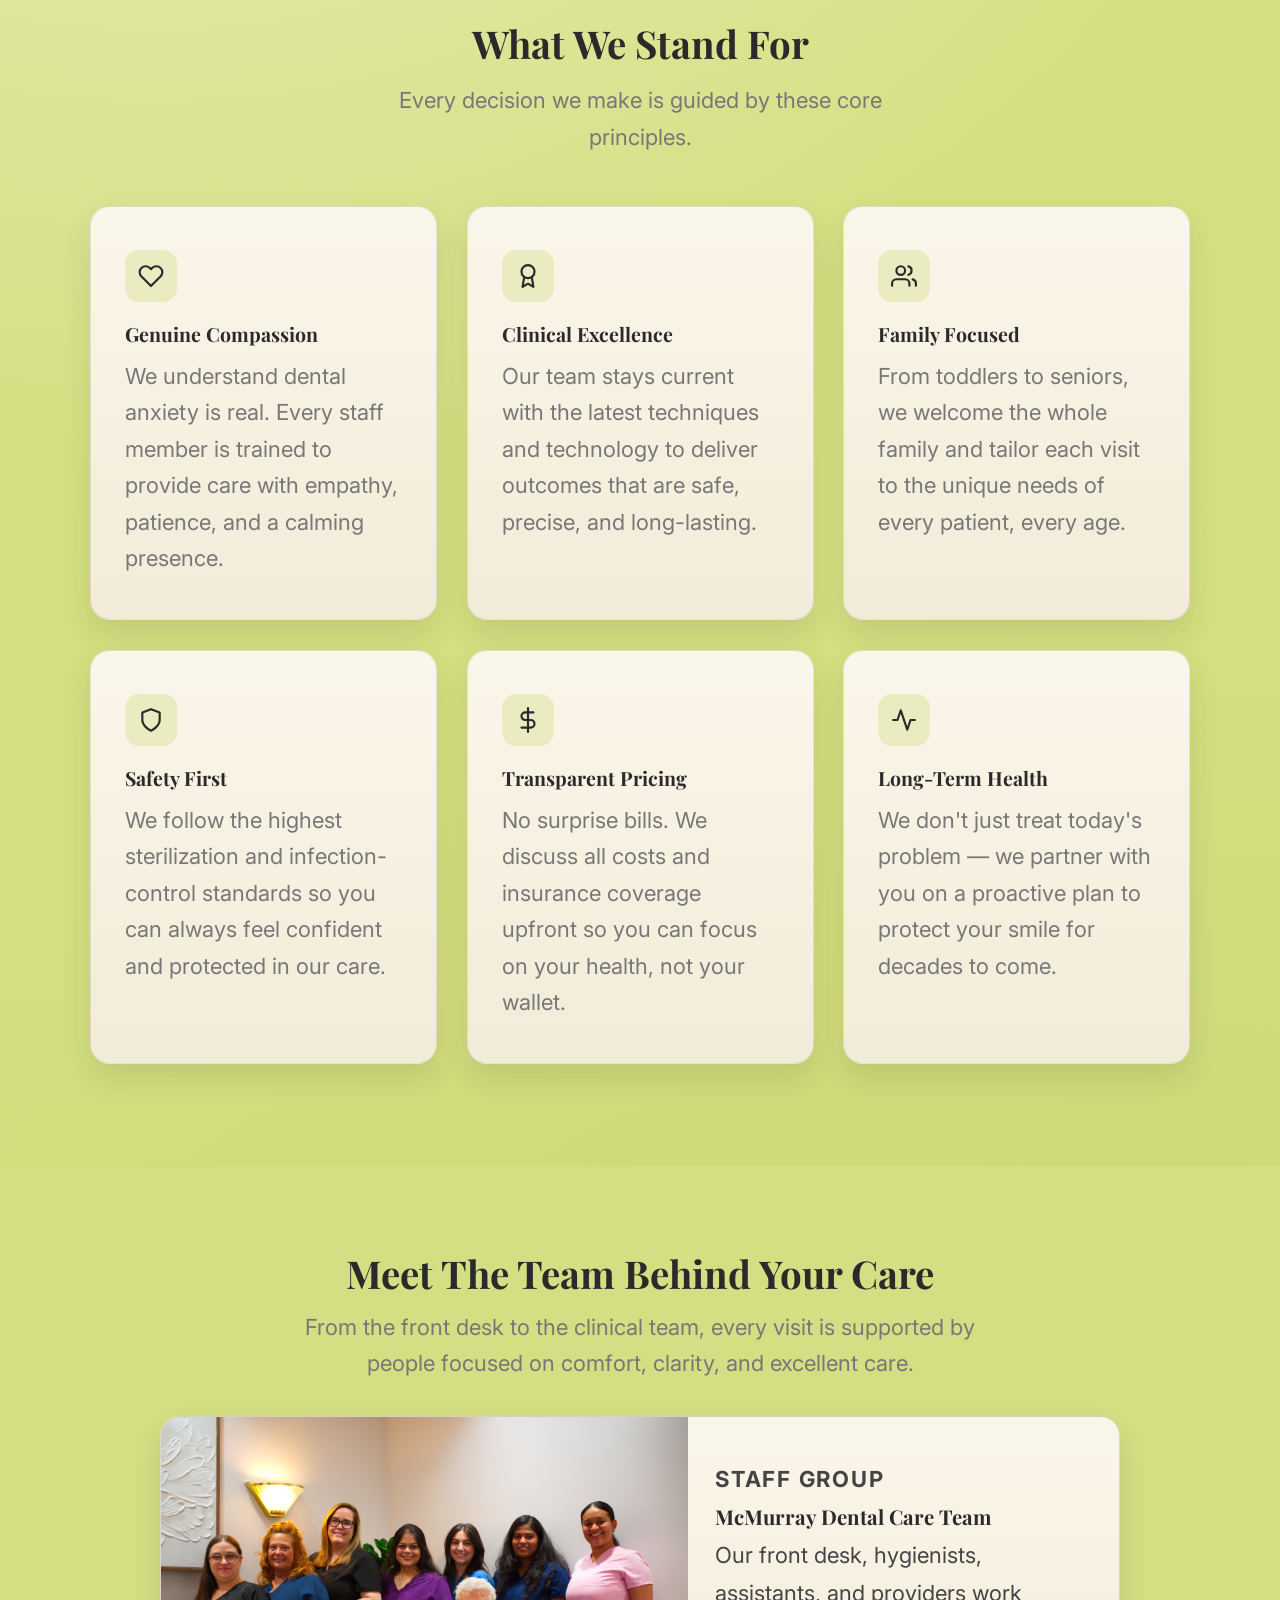
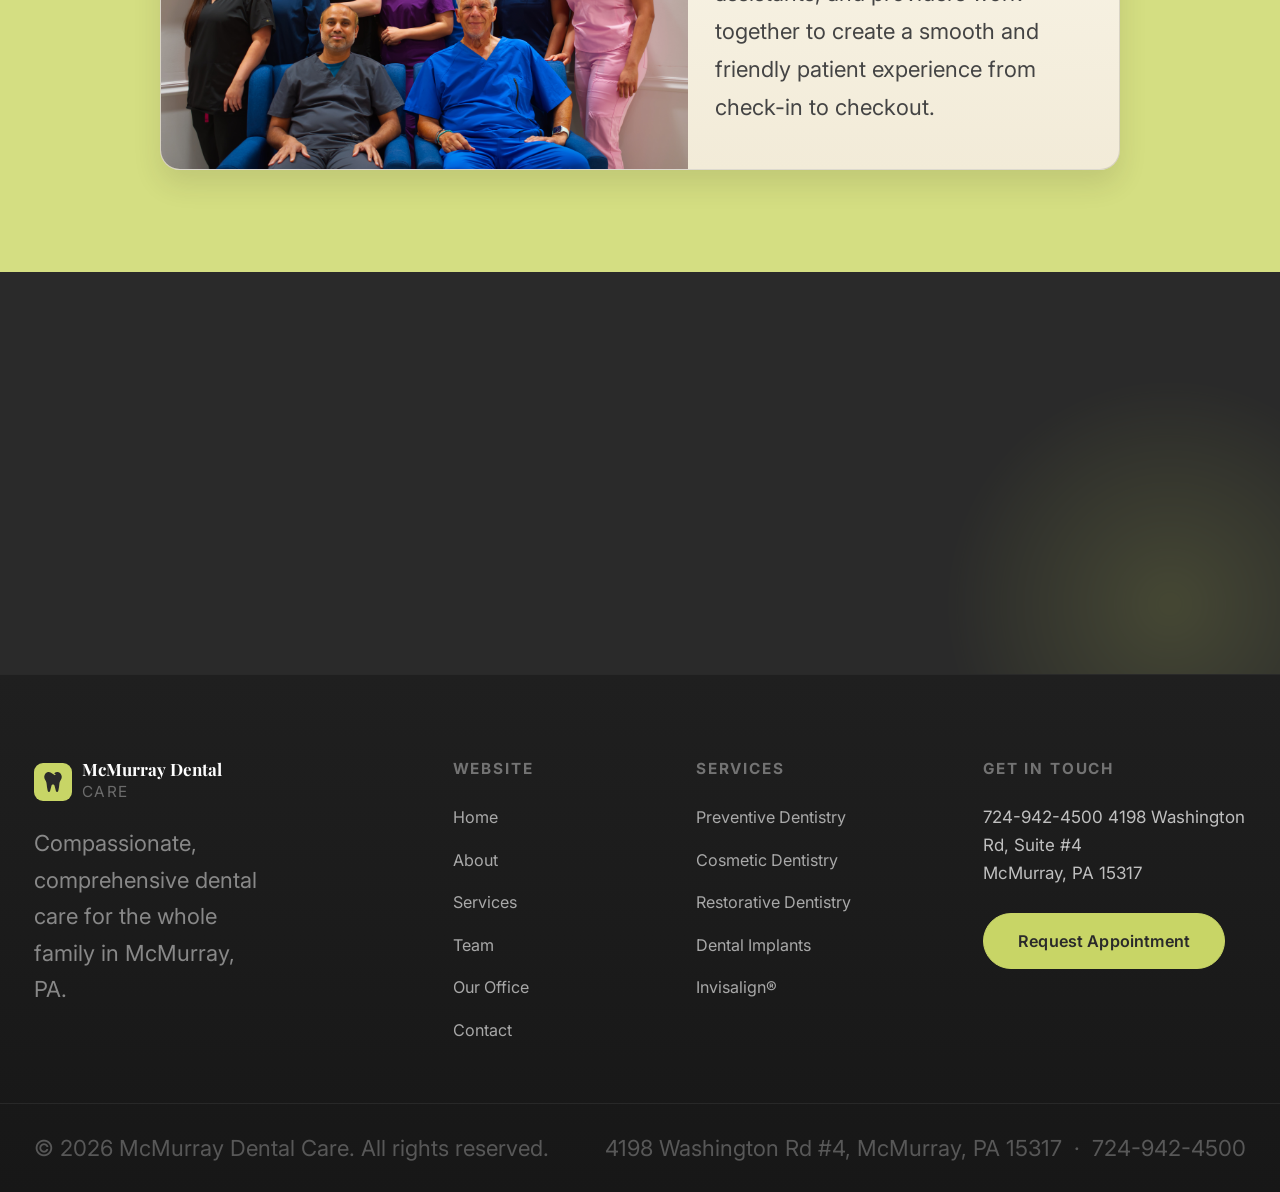
==== commit 7878cf21: "Updated styling of the navbar" ====
--- a/about.html
+++ b/about.html
@@ -22,8 +22,8 @@
           </svg>
         </div>
         <div class="nav-logo-text">
-          <span class="name">McMurray Dental</span>
-          <span class="tagline">Care · McMurray, PA</span>
+          <span class="name">McMurray Dental Care</span>
+          <span class="tagline">McMurray, PA</span>
         </div>
       </a>
       <nav class="nav-menu" aria-label="Primary navigation">
--- a/css/style.css
+++ b/css/style.css
@@ -10,14 +10,18 @@
   --bg:            #d4de82;   /* Main page / services background */
   --bg-light:      #f5f0e0;   /* Hero & location sections */
   --bg-about:      #c5d454;   /* About right panel */
+  --surface:       #fffef8;
+  --surface-alt:   #f8f3e4;
   --dark:          #2a2a2a;
   --text:          #444;
   --muted:         #777;
   --white:         #fff;
   --border:        rgba(42,42,42,.14);
+  --line-soft:     rgba(42,42,42,.09);
   --shadow-sm:     0 2px 8px rgba(0,0,0,.08);
   --shadow:        0 4px 20px rgba(0,0,0,.12);
   --shadow-lg:     0 14px 44px rgba(0,0,0,.18);
+  --shadow-xl:     0 22px 64px rgba(16, 24, 8, .24);
   --radius:        20px;
   --radius-sm:     10px;
   --radius-xs:     6px;
@@ -29,13 +33,19 @@
 
 /* === RESET === */
 *, *::before, *::after { box-sizing: border-box; margin: 0; padding: 0; }
-html  { scroll-behavior: smooth; }
+html  {
+  scroll-behavior: smooth;
+  font-size: 17px;
+}
 body  {
   font-family: var(--font-b);
-  font-size: 16px;
+  font-size: 1rem;
   line-height: 1.65;
   color: var(--text);
-  background: var(--bg);
+  background:
+    radial-gradient(circle at 12% 18%, rgba(255,255,255,.52) 0%, rgba(255,255,255,0) 34%),
+    radial-gradient(circle at 87% 83%, rgba(168,184,64,.28) 0%, rgba(168,184,64,0) 38%),
+    linear-gradient(180deg, #d9e48a 0%, #cfda78 100%);
   overflow-x: hidden;
   -webkit-font-smoothing: antialiased;
   -webkit-tap-highlight-color: transparent;
@@ -43,7 +53,7 @@
 img  { max-width: 100%; height: auto; display: block; }
 a    { text-decoration: none; color: inherit; }
 ul   { list-style: none; }
-p { font-size: 1.2rem !important; }
+p { font-size: 1.3rem !important; }
 h1,h2,h3,h4,h5 { font-family: var(--font-h); font-weight: 700; line-height: 1.15; color: var(--dark); }
 
 /* === UTILITIES === */
@@ -87,7 +97,8 @@
   background: rgba(245,240,224,.92);
   backdrop-filter: blur(16px);
   -webkit-backdrop-filter: blur(16px);
-  border-bottom: 1px solid rgba(200,213,102,.25);
+  border-bottom: 1px solid rgba(200,213,102,.35);
+  box-shadow: 0 6px 20px rgba(36, 45, 18, .08);
   transition: var(--t);
 }
 .navbar.scrolled { background: rgba(245,240,224,.98); box-shadow: var(--shadow-sm); }
@@ -116,6 +127,7 @@
   font-family: var(--font-h);
   font-size: 1rem; font-weight: 700;
   color: var(--dark); line-height: 1.1;
+  white-space: nowrap;
 }
 .nav-logo-text .tagline {
   display: block;
@@ -197,7 +209,8 @@
   grid-template-columns: 1fr 1fr;
   min-height: 100vh;
   padding-top: 72px;
-  background: var(--bg-light);
+  background:
+    linear-gradient(140deg, #faf5e6 0%, #f2ecd8 40%, #efe7cf 100%);
 }
 .hero-left {
   display: flex;
@@ -228,7 +241,21 @@
 .hero-actions { display: flex; gap: .85rem; flex-wrap: wrap; }
 
 .hero-right { position: relative; overflow: hidden; }
-.hero-right img { width: 100%; height: 100%; object-fit: cover; object-position: center top; }
+.hero-right::after {
+  content: '';
+  position: absolute;
+  inset: 0;
+  background: linear-gradient(180deg, rgba(0,0,0,.06) 0%, rgba(0,0,0,.22) 100%);
+  pointer-events: none;
+}
+.hero-right img {
+  width: 100%;
+  height: 100%;
+  object-fit: cover;
+  object-position: center top;
+  transform: scale(1.02);
+  filter: saturate(1.08) contrast(1.02);
+}
 
 /* =====================================================
    TRUST STRIP
@@ -253,6 +280,7 @@
   border-radius: var(--radius-sm);
   background: rgba(255,255,255,.25);
   padding: 1.1rem 1.15rem;
+  box-shadow: 0 10px 22px rgba(34,42,14,.15), inset 0 1px 0 rgba(255,255,255,.4);
 }
 
 .trust-item h2 {
@@ -275,10 +303,12 @@
 .about-left:hover img { transform: scale(1.04); }
 
 .about-right {
-  background: var(--bg-about);
+  background:
+    linear-gradient(170deg, #d0de63 0%, #bfd047 100%);
   display: flex; flex-direction: column; justify-content: center;
   padding: 5rem 3rem;
   padding-right: max(3rem, calc((100vw - 1280px) / 2 + 2rem));
+  box-shadow: inset 0 1px 0 rgba(255,255,255,.45), inset 22px 0 36px rgba(92,108,26,.16);
 }
 .about-right h2 { font-size: clamp(1.75rem,3vw,2.6rem); margin-bottom: 1.5rem; max-width: 440px; }
 .about-right p { font-size: .96rem; color: var(--dark); line-height: 1.8; max-width: 480px; margin-bottom: 2.5rem; opacity: .88; }
@@ -288,7 +318,9 @@
    ===================================================== */
 .why-us {
   padding: 6rem 2rem;
-  background: var(--bg-light);
+  background:
+    radial-gradient(circle at 85% 18%, rgba(200,213,102,.18) 0%, rgba(200,213,102,0) 42%),
+    var(--bg-light);
 }
 
 .eyebrow {
@@ -320,12 +352,25 @@
 }
 
 .why-card {
-  background: var(--white);
+  background: linear-gradient(180deg, var(--surface) 0%, #f8f3e5 100%);
   border: 1px solid var(--border);
   border-radius: var(--radius);
   padding: 2rem 1.55rem 1.8rem;
-  box-shadow: var(--shadow-sm);
+  box-shadow: 0 14px 30px rgba(42,42,42,.10), inset 0 1px 0 rgba(255,255,255,.7);
   transition: var(--t);
+  position: relative;
+  overflow: hidden;
+}
+
+.why-card::before {
+  content: '';
+  position: absolute;
+  top: -42px;
+  right: -42px;
+  width: 110px;
+  height: 110px;
+  border-radius: 50%;
+  background: radial-gradient(circle, rgba(200,213,102,.35) 0%, rgba(200,213,102,0) 70%);
 }
 
 .why-card:hover {
@@ -370,6 +415,8 @@
   cursor: pointer;
   text-decoration: none;
   background-color: #1a1a1a;
+  border: 1px solid rgba(255,255,255,.15);
+  box-shadow: 0 16px 34px rgba(23, 23, 18, .26);
   will-change: flex;
   transition: flex .65s cubic-bezier(.4,0,.2,1);
 }
@@ -428,7 +475,8 @@
    ===================================================== */
 .care-options {
   padding: 5.5rem 2rem;
-  background: var(--bg-light);
+  background:
+    linear-gradient(180deg, #f7f2e4 0%, #f2ebd8 100%);
 }
 
 .care-options-inner {
@@ -445,6 +493,7 @@
   border-radius: var(--radius);
   background: var(--white);
   padding: 2.1rem 2rem;
+  box-shadow: 0 18px 38px rgba(40, 36, 26, .14);
 }
 
 .care-options-main h2 {
@@ -494,6 +543,7 @@
   background: linear-gradient(165deg, #202020 0%, #2d2d2d 100%);
   color: var(--white);
   border-color: rgba(255,255,255,.08);
+  box-shadow: var(--shadow-xl);
 }
 
 .virtual-consult h3 {
@@ -525,7 +575,24 @@
 /* =====================================================
    TESTIMONIALS
    ===================================================== */
-.testimonials { background: var(--dark); padding: 6rem 2rem; }
+.testimonials {
+  background:
+    radial-gradient(circle at 15% 18%, rgba(200,213,102,.16) 0%, rgba(200,213,102,0) 34%),
+    linear-gradient(150deg, #1f1f1f 0%, #252525 60%, #1c1c1c 100%);
+  padding: 6rem 2rem;
+  position: relative;
+  overflow: hidden;
+}
+
+.testimonials::before {
+  content: '';
+  position: absolute;
+  inset: 0;
+  background-image: radial-gradient(rgba(255,255,255,.08) .7px, transparent .7px);
+  background-size: 9px 9px;
+  opacity: .18;
+  pointer-events: none;
+}
 .testimonials-header { text-align: center; margin-bottom: 3.5rem; }
 .testimonials-header h2 { color: var(--white); font-size: clamp(1.75rem,3vw,2.5rem); margin-bottom: .75rem; }
 .testimonials-header p  { color: rgba(255,255,255,.45); font-size: 1rem; }
@@ -535,12 +602,14 @@
   gap: 1.5rem; max-width: 1100px; margin: 0 auto;
 }
 .t-card {
-  background: rgba(255,255,255,.06);
-  border: 1px solid rgba(255,255,255,.1);
+  background: linear-gradient(180deg, rgba(255,255,255,.10) 0%, rgba(255,255,255,.03) 100%);
+  border: 1px solid rgba(255,255,255,.16);
   border-radius: var(--radius); padding: 2rem;
+  backdrop-filter: blur(2px);
+  box-shadow: 0 16px 28px rgba(0,0,0,.24), inset 0 1px 0 rgba(255,255,255,.13);
   transition: var(--t);
 }
-.t-card:hover { background: rgba(255,255,255,.1); transform: translateY(-3px); }
+.t-card:hover { background: rgba(255,255,255,.13); transform: translateY(-5px); }
 .t-stars { color: var(--primary); font-size: .95rem; letter-spacing: 2px; margin-bottom: 1.25rem; }
 .t-text  { color: rgba(255,255,255,.8); font-size: .92rem; line-height: 1.7; font-style: italic; margin-bottom: 1.5rem; }
 .t-author { display: flex; align-items: center; gap: .75rem; }
@@ -556,14 +625,26 @@
 /* =====================================================
    LOCATION
    ===================================================== */
-.location { display: grid; grid-template-columns: 1fr 1fr; min-height: 560px; background: var(--bg-light); }
+.location {
+  display: grid;
+  grid-template-columns: 1fr 1fr;
+  min-height: 560px;
+  background: linear-gradient(180deg, #f7f2e4 0%, #f0ead6 100%);
+}
 .location-map { overflow: hidden; }
-.location-map iframe { width: 100%; height: 100%; min-height: 460px; border: none; }
+.location-map iframe {
+  width: 100%;
+  height: 100%;
+  min-height: 460px;
+  border: none;
+  box-shadow: inset 0 0 0 1px rgba(0,0,0,.06);
+}
 
 .location-info {
   display: flex; flex-direction: column; justify-content: center;
   padding: 5rem 3rem;
   padding-right: max(3rem, calc((100vw - 1280px) / 2 + 2rem));
+  background: linear-gradient(180deg, rgba(255,255,255,.45) 0%, rgba(255,255,255,.16) 100%);
 }
 .location-info h2 { font-size: clamp(1.75rem,3vw,2.75rem); margin-bottom: 2.5rem; max-width: 360px; }
 .location-info h2 em { font-style: italic; font-weight: 400; }
@@ -585,7 +666,11 @@
 /* =====================================================
    FOOTER
    ===================================================== */
-.footer { background: #1c1c1c; color: rgba(255,255,255,.72); }
+.footer {
+  background: linear-gradient(180deg, #1f1f1f 0%, #171717 100%);
+  color: rgba(255,255,255,.72);
+  border-top: 1px solid rgba(255,255,255,.08);
+}
 .footer-main {
   display: grid; grid-template-columns: 2fr 1fr 1.25fr 1.5fr;
   gap: 4rem; max-width: 1280px; margin: 0 auto;
@@ -671,7 +756,13 @@
   display: grid; grid-template-columns: repeat(3,1fr);
   gap: 1.75rem; max-width: 1100px; margin: 0 auto;
 }
-.value-card { background: var(--bg-light); border-radius: var(--radius); padding: 2.5rem 2rem; }
+.value-card {
+  background: linear-gradient(180deg, #faf6ea 0%, #f2ebd8 100%);
+  border-radius: var(--radius);
+  padding: 2.5rem 2rem;
+  border: 1px solid var(--line-soft);
+  box-shadow: 0 14px 28px rgba(46,42,32,.11);
+}
 .value-icon {
   width: 52px; height: 52px;
   background: rgba(200,213,102,.3);
@@ -734,11 +825,11 @@
 }
 
 .profile-card {
-  background: var(--bg-light);
+  background: linear-gradient(180deg, #faf6ea 0%, #f2ebd8 100%);
   border: 1px solid var(--border);
   border-radius: var(--radius);
   overflow: hidden;
-  box-shadow: var(--shadow-sm);
+  box-shadow: 0 14px 28px rgba(46,42,32,.12);
   transition: var(--t);
 }
 
@@ -848,11 +939,11 @@
 }
 
 .office-card {
-  background: var(--white);
+  background: linear-gradient(180deg, var(--surface) 0%, var(--surface-alt) 100%);
   border-radius: var(--radius);
   border: 1px solid var(--border);
   overflow: hidden;
-  box-shadow: var(--shadow-sm);
+  box-shadow: 0 14px 28px rgba(46,42,32,.12);
   transition: var(--t);
 }
 
@@ -1297,6 +1388,8 @@
 }
 
 @media (max-width: 768px) {
+  html { font-size: 16px; }
+
   /* Hero */
   .hero                { grid-template-columns: 1fr; }
   .hero-right          { order: -1; height: 55vw; min-height: 280px; max-height: 420px; }
@@ -1371,7 +1464,7 @@
 }
 
 @media (max-width: 480px) {
-  p { font-size: clamp(1rem, 4vw, 1.2rem) !important; }
+  p { font-size: clamp(1.08rem, 4.3vw, 1.3rem) !important; }
   .btn { white-space: normal; font-size: .9rem; padding: .7rem 1.2rem; }
   .hero-actions        { flex-direction: column; gap: .75rem; }
   .hero-actions .btn   { width: 100%; }
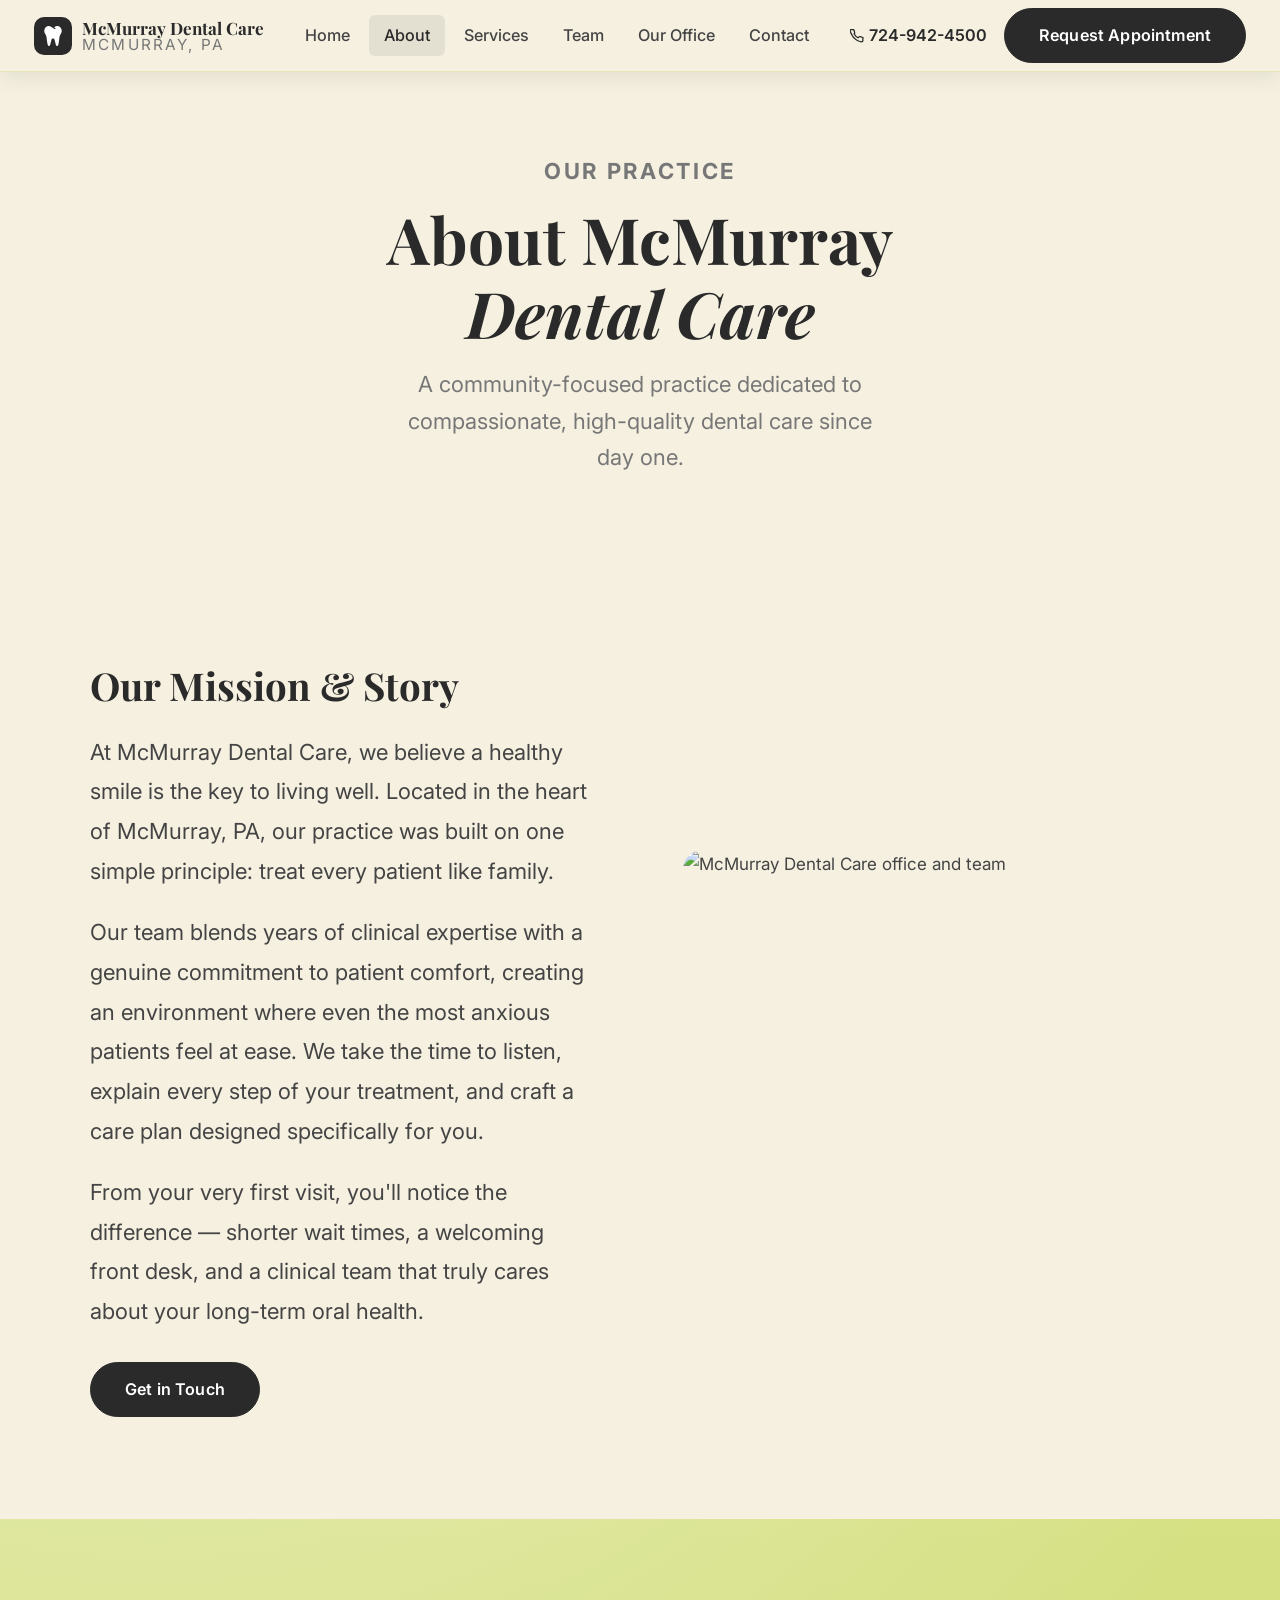
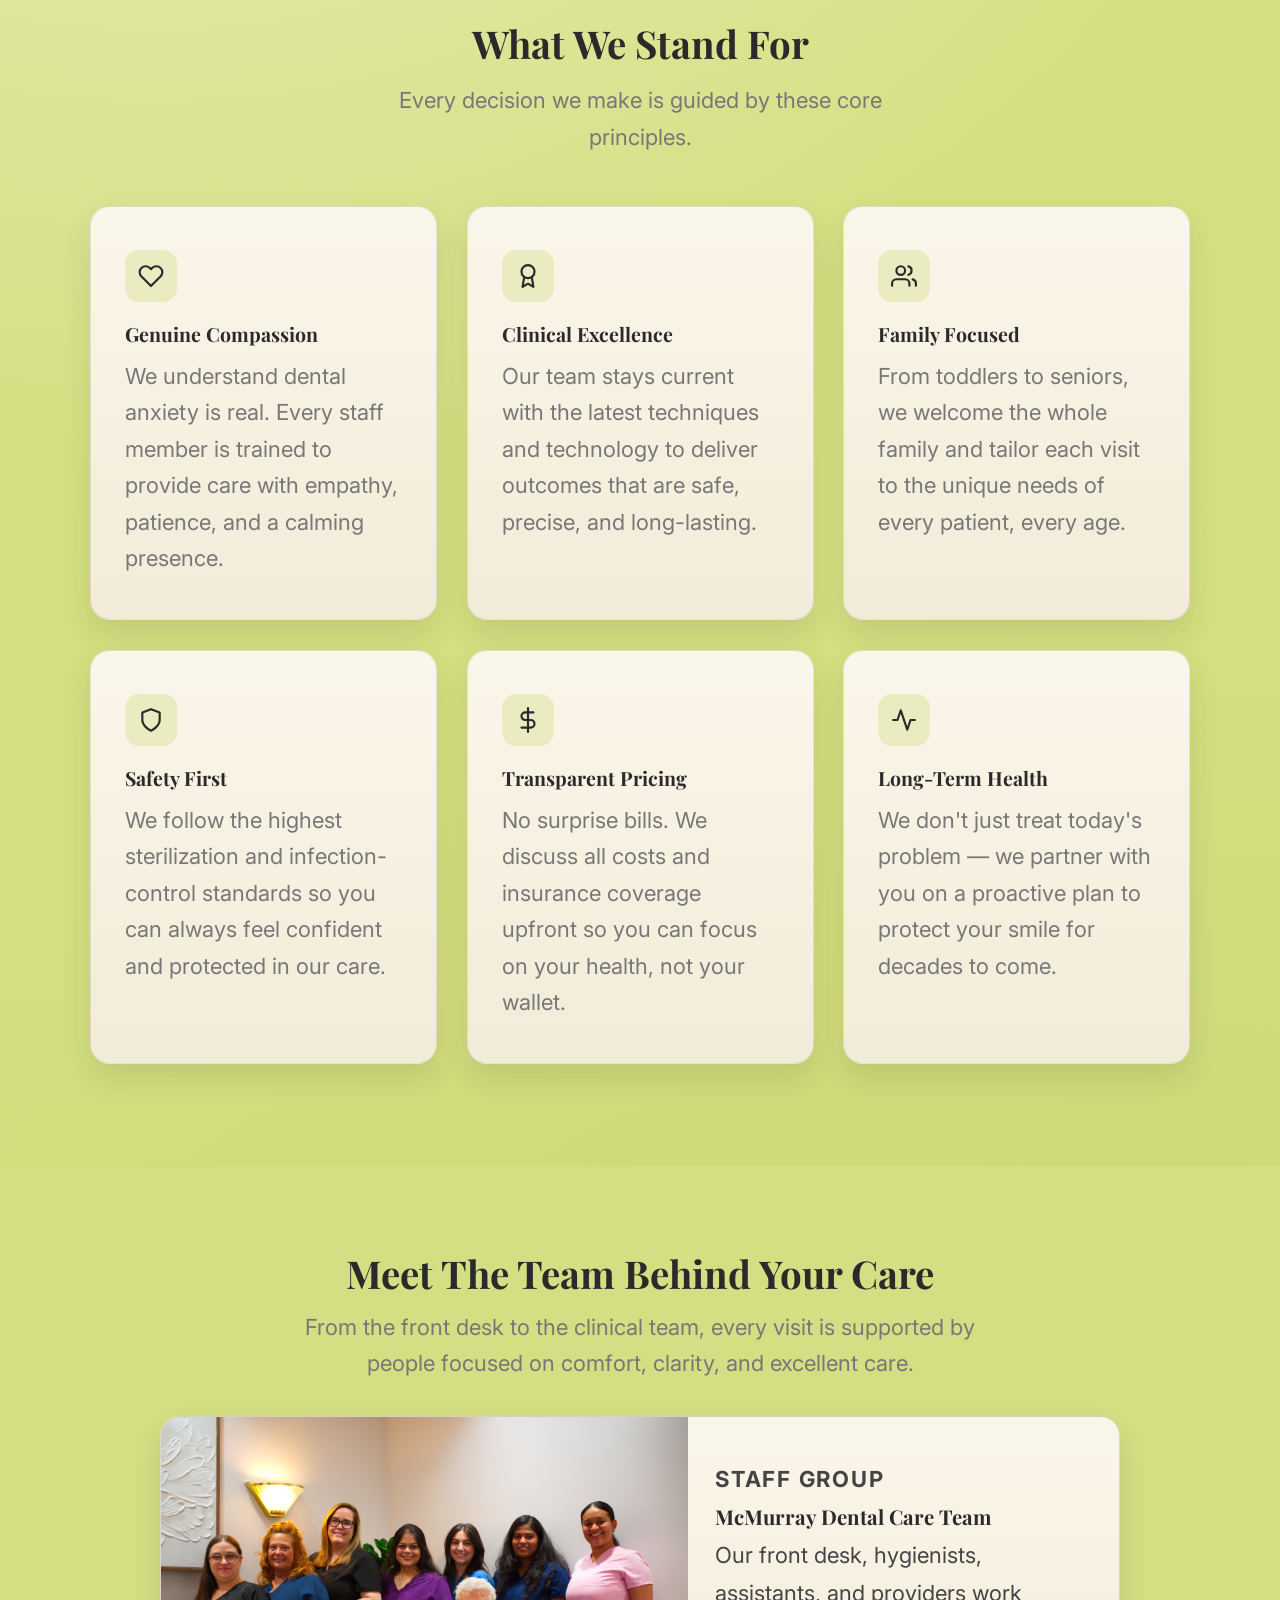
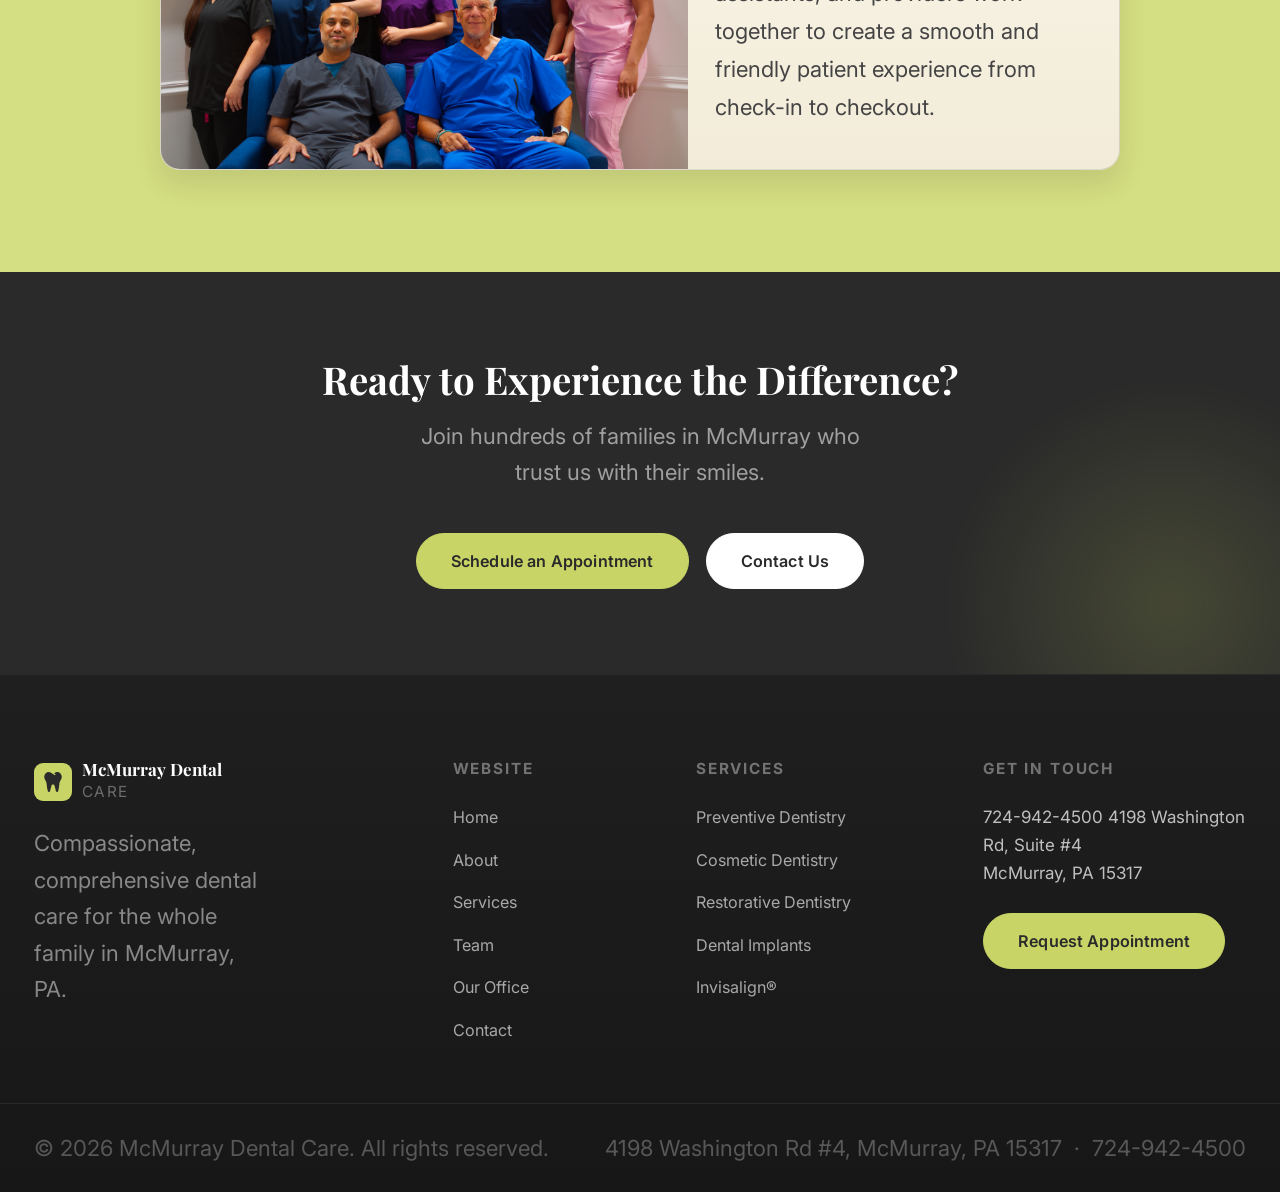
==== commit c7548057: "SEO relatec changes to the website added SEO optimzation for marketing" ====
--- a/about.html
+++ b/about.html
@@ -5,10 +5,42 @@
   <meta name="viewport" content="width=device-width, initial-scale=1.0" />
   <title>About Us | McMurray Dental Care</title>
   <meta name="description" content="Learn about the McMurray Dental Care team — our mission, values, and commitment to compassionate dental care in McMurray, PA." />
+  <link rel="canonical" href="https://mcmurraydentalcare.com/about.html" />
+  <meta property="og:type" content="website" />
+  <meta property="og:site_name" content="McMurray Dental Care" />
+  <meta property="og:title" content="About Us | McMurray Dental Care" />
+  <meta property="og:description" content="Learn about the McMurray Dental Care team — our mission, values, and commitment to compassionate dental care in McMurray, PA." />
+  <meta property="og:url" content="https://mcmurraydentalcare.com/about.html" />
+  <meta property="og:image" content="https://mcmurraydentalcare.com/images/og-image.jpg" />
+  <meta name="twitter:card" content="summary_large_image" />
+  <meta name="twitter:title" content="About Us | McMurray Dental Care" />
+  <meta name="twitter:description" content="Learn about the McMurray Dental Care team — our mission, values, and commitment to compassionate dental care in McMurray, PA." />
+  <meta name="twitter:image" content="https://mcmurraydentalcare.com/images/og-image.jpg" />
   <link rel="preconnect" href="https://fonts.googleapis.com" />
   <link rel="preconnect" href="https://fonts.gstatic.com" crossorigin />
   <link href="https://fonts.googleapis.com/css2?family=Playfair+Display:ital,wght@0,400;0,600;0,700;1,400;1,600&family=Inter:wght@300;400;500;600;700&display=swap" rel="stylesheet" />
   <link rel="stylesheet" href="css/style.css" />
+  <link rel="icon" href="/favicon.ico" sizes="any" />
+  <script type="application/ld+json">
+  {
+    "@context": "https://schema.org",
+    "@type": "MedicalOrganization",
+    "name": "McMurray Dental Care",
+    "url": "https://mcmurraydentalcare.com/about.html",
+    "description": "Learn about the McMurray Dental Care team — our mission, values, and commitment to compassionate dental care in McMurray, PA.",
+    "telephone": "+17249424500",
+    "address": {
+      "@type": "PostalAddress",
+      "streetAddress": "4198 Washington Rd #4",
+      "addressLocality": "McMurray",
+      "addressRegion": "PA",
+      "postalCode": "15317",
+      "addressCountry": "US"
+    },
+    "foundingDate": "2000",
+    "medicalSpecialty": "Dentistry"
+  }
+  </script>
 </head>
 <body>
 
--- a/css/style.css
+++ b/css/style.css
@@ -317,7 +317,7 @@
    WHY CHOOSE US
    ===================================================== */
 .why-us {
-  padding: 6rem 2rem;
+  padding: 6rem 1erem;
   background:
     radial-gradient(circle at 85% 18%, rgba(200,213,102,.18) 0%, rgba(200,213,102,0) 42%),
     var(--bg-light);
@@ -334,59 +334,74 @@
 }
 
 .why-us-intro {
-  max-width: 740px;
-  margin: 0 auto 2.4rem;
+  max-width: 640px;
+  margin: 0 auto 3.5rem;
   text-align: center;
 }
 
 .why-us-intro h2 {
   font-size: clamp(1.9rem, 3vw, 2.8rem);
+  margin-bottom: .75rem;
+}
+
+.why-us-sub {
+  font-size: 1.05rem !important;
+  color: var(--muted);
+  line-height: 1.6;
 }
 
 .why-us-grid {
-  max-width: 1160px;
+  max-width: 1280px;
   margin: 0 auto;
   display: grid;
   grid-template-columns: repeat(3, 1fr);
-  gap: 1.1rem;
+  gap: 1.5rem;
 }
 
 .why-card {
-  background: linear-gradient(180deg, var(--surface) 0%, #f8f3e5 100%);
+  display: flex;
+  flex-direction: column;
+  gap: 1rem;
+  padding: 2.25rem 2rem;
+  background: var(--surface);
+  border-radius: var(--radius);
   border: 1px solid var(--border);
-  border-radius: var(--radius);
-  padding: 2rem 1.55rem 1.8rem;
-  box-shadow: 0 14px 30px rgba(42,42,42,.10), inset 0 1px 0 rgba(255,255,255,.7);
   transition: var(--t);
-  position: relative;
-  overflow: hidden;
-}
-
-.why-card::before {
-  content: '';
-  position: absolute;
-  top: -42px;
-  right: -42px;
-  width: 110px;
-  height: 110px;
-  border-radius: 50%;
-  background: radial-gradient(circle, rgba(200,213,102,.35) 0%, rgba(200,213,102,0) 70%);
 }
 
 .why-card:hover {
-  transform: translateY(-4px);
+  transform: translateY(-3px);
   box-shadow: var(--shadow);
 }
 
+.why-card-icon {
+  width: 44px;
+  height: 44px;
+  display: flex;
+  align-items: center;
+  justify-content: center;
+  background: rgba(200,213,102,.25);
+  border-radius: 12px;
+  flex-shrink: 0;
+}
+
+.why-card-icon svg {
+  width: 22px;
+  height: 22px;
+  stroke: var(--dark);
+}
+
 .why-card h3 {
-  font-size: 1.2rem;
-  margin-bottom: .75rem;
+  font-size: 1.35rem;
+  line-height: 1.3;
+  color: var(--dark);
 }
 
 .why-card p {
-  font-size: .95rem;
-  line-height: 1.68;
-  color: var(--text);
+  font-size: 1.08rem !important;
+  line-height: 1.75;
+  color: var(--muted);
+  margin: 0;
 }
 
 /* =====================================================
@@ -452,7 +467,7 @@
   max-height: 0; overflow: hidden; opacity: 0;
   transition: max-height .55s cubic-bezier(.4,0,.2,1), opacity .55s cubic-bezier(.4,0,.2,1), margin-top .55s cubic-bezier(.4,0,.2,1);
 }
-.srv-card:hover .srv-desc { max-height: 160px; opacity: 1; margin-top: 12px; }
+.srv-card:hover .srv-desc { max-height: 400px; opacity: 1; margin-top: 12px; }
 
 .srv-link {
   display: inline-block;
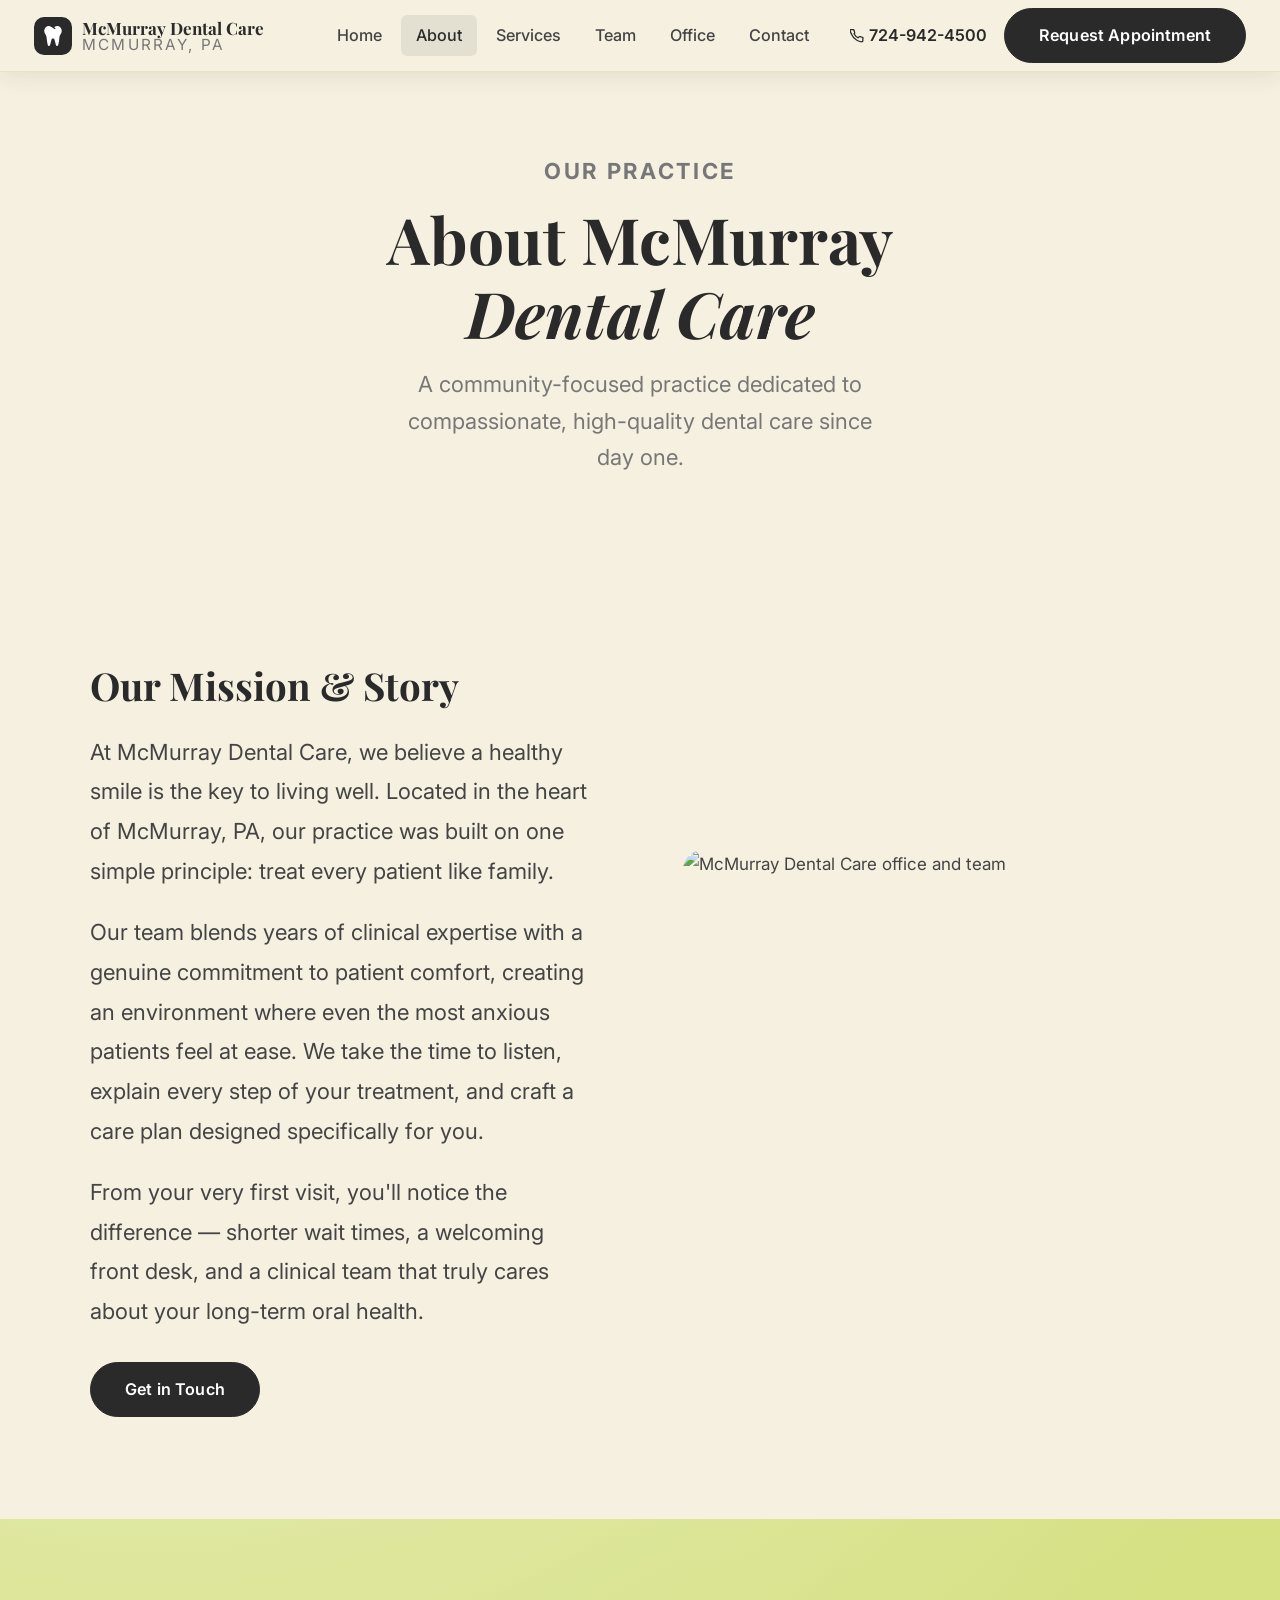
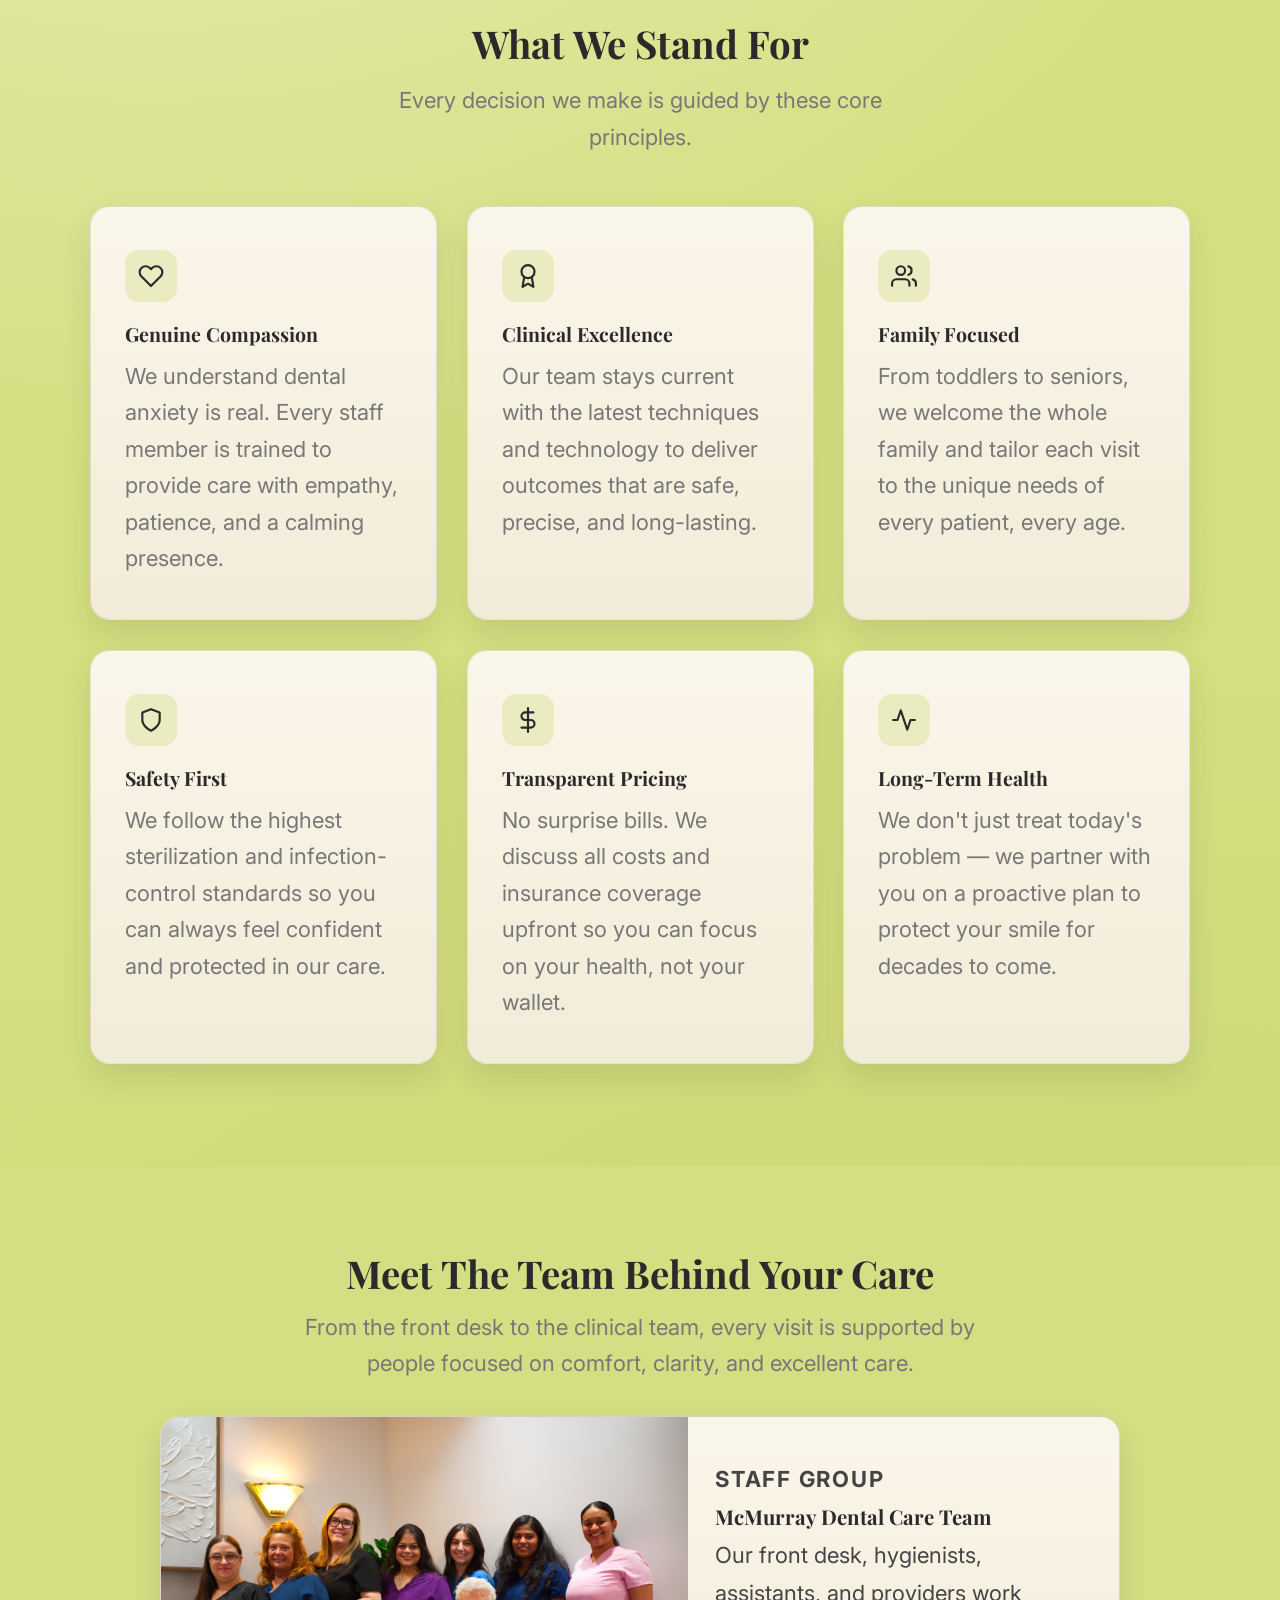
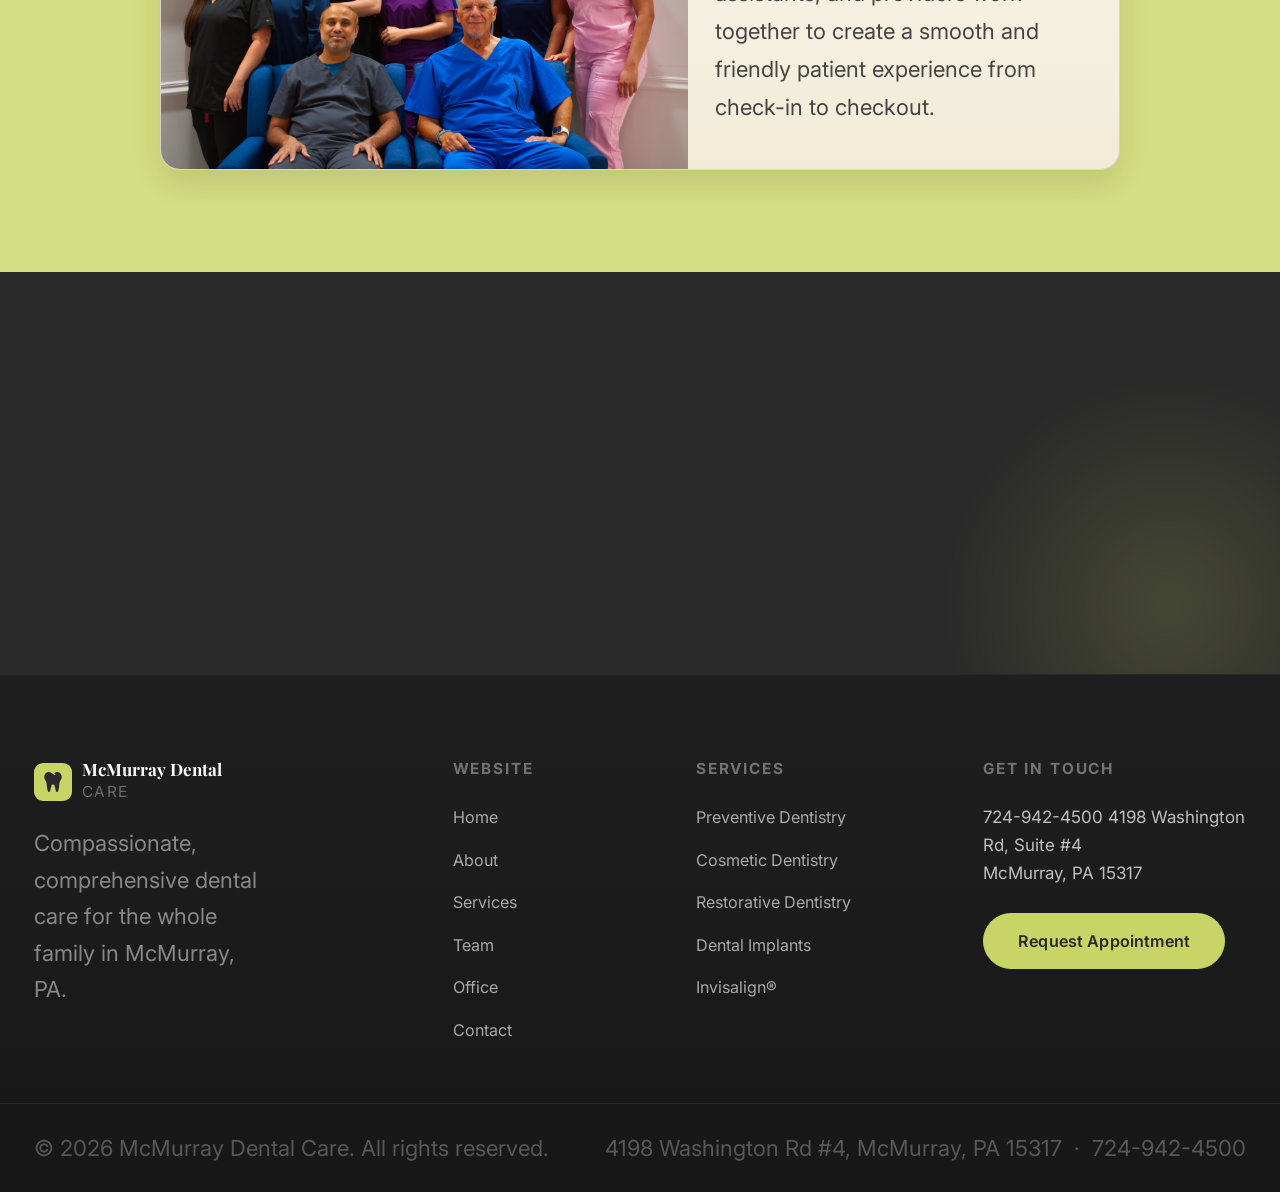
==== commit d93f56fa: "fixed navbar" ====
--- a/about.html
+++ b/about.html
@@ -63,7 +63,7 @@
         <a href="about.html" class="active">About</a>
         <a href="services.html">Services</a>
         <a href="teams.html">Team</a>
-        <a href="view-our-office.html">Our Office</a>
+        <a href="view-our-office.html">Office</a>
         <a href="contact.html">Contact</a>
       </nav>
       <div class="nav-actions">
@@ -82,7 +82,7 @@
       <a href="about.html">About</a>
       <a href="services.html">Services</a>
       <a href="teams.html">Team</a>
-      <a href="view-our-office.html">Our Office</a>
+      <a href="view-our-office.html">Office</a>
       <a href="contact.html">Contact</a>
       <div class="nav-mobile-cta">
         <a href="tel:7249424500" class="btn btn-outline">📞 724-942-4500</a>
@@ -229,7 +229,7 @@
           <li><a href="about.html">About</a></li>
           <li><a href="services.html">Services</a></li>
           <li><a href="teams.html">Team</a></li>
-          <li><a href="view-our-office.html">Our Office</a></li>
+          <li><a href="view-our-office.html">Office</a></li>
           <li><a href="contact.html">Contact</a></li>
         </ul>
       </div>
--- a/css/style.css
+++ b/css/style.css
@@ -317,7 +317,7 @@
    WHY CHOOSE US
    ===================================================== */
 .why-us {
-  padding: 6rem 1erem;
+  padding: 6rem 1rem;
   background:
     radial-gradient(circle at 85% 18%, rgba(200,213,102,.18) 0%, rgba(200,213,102,0) 42%),
     var(--bg-light);
@@ -922,13 +922,53 @@
 /* =====================================================
    OFFICE GALLERY PAGE
    ===================================================== */
+.office-video-section {
+  padding: 2.5rem 2rem 1.5rem;
+  background: var(--bg-light);
+}
+
+.office-video-inner {
+  max-width: 1320px;
+  margin: 0 auto;
+}
+
+.office-video-intro {
+  text-align: center;
+  max-width: 760px;
+  margin: 0 auto 1.4rem;
+}
+
+.office-video-intro h2 {
+  font-size: clamp(2rem, 3.6vw, 3rem);
+  margin-bottom: .6rem;
+}
+
+.office-video-intro p {
+  color: var(--muted);
+}
+
+.office-video-wrap {
+  background: linear-gradient(180deg, var(--surface) 0%, var(--surface-alt) 100%);
+  border: 1px solid var(--border);
+  border-radius: var(--radius);
+  overflow: hidden;
+  box-shadow: 0 16px 34px rgba(46,42,32,.16);
+}
+
+.office-tour-video {
+  width: 100%;
+  max-height: 78vh;
+  display: block;
+  background: #000;
+}
+
 .office-gallery-section {
-  padding: 5rem 2rem 6rem;
+  padding: 3.5rem 2rem 6rem;
   background: var(--bg-light);
 }
 
 .office-gallery-inner {
-  max-width: 1180px;
+  max-width: 1320px;
   margin: 0 auto;
 }
 
@@ -949,8 +989,8 @@
 
 .office-grid {
   display: grid;
-  grid-template-columns: repeat(3, 1fr);
-  gap: 1.4rem;
+  grid-template-columns: repeat(2, minmax(0, 1fr));
+  gap: 1.8rem;
 }
 
 .office-card {
@@ -969,22 +1009,23 @@
 
 .office-photo {
   width: 100%;
-  aspect-ratio: 4 / 3;
+  aspect-ratio: 16 / 10;
   object-fit: cover;
+  display: block;
 }
 
 .office-card-body {
-  padding: 1.1rem 1.2rem 1.35rem;
+  padding: 1.25rem 1.3rem 1.45rem;
 }
 
 .office-card-title {
-  font-size: 1.12rem;
-  margin-bottom: .35rem;
+  font-size: 1.2rem;
+  margin-bottom: .45rem;
 }
 
 .office-card-body p {
-  font-size: .95rem;
-  line-height: 1.68;
+  font-size: 1rem;
+  line-height: 1.72;
   color: var(--text);
 }
 
@@ -1393,6 +1434,7 @@
   .profile-grid       { grid-template-columns: 1fr 1fr; }
   .profile-card--wide { grid-column: span 2; }
   .office-grid        { grid-template-columns: 1fr 1fr; }
+  .office-video-section { padding: 2rem 1.5rem 1rem; }
 }
 
 @media (max-width: 900px) {
@@ -1471,6 +1513,9 @@
   }
   .team-profiles-section,
   .office-gallery-section { padding: 4rem 1.5rem; }
+  .office-video-section { padding: 1.5rem 1.5rem .75rem; }
+  .office-video-intro { margin-bottom: 1rem; }
+  .office-tour-video { max-height: none; }
   .office-grid         { grid-template-columns: 1fr; }
 
   /* Page header */
